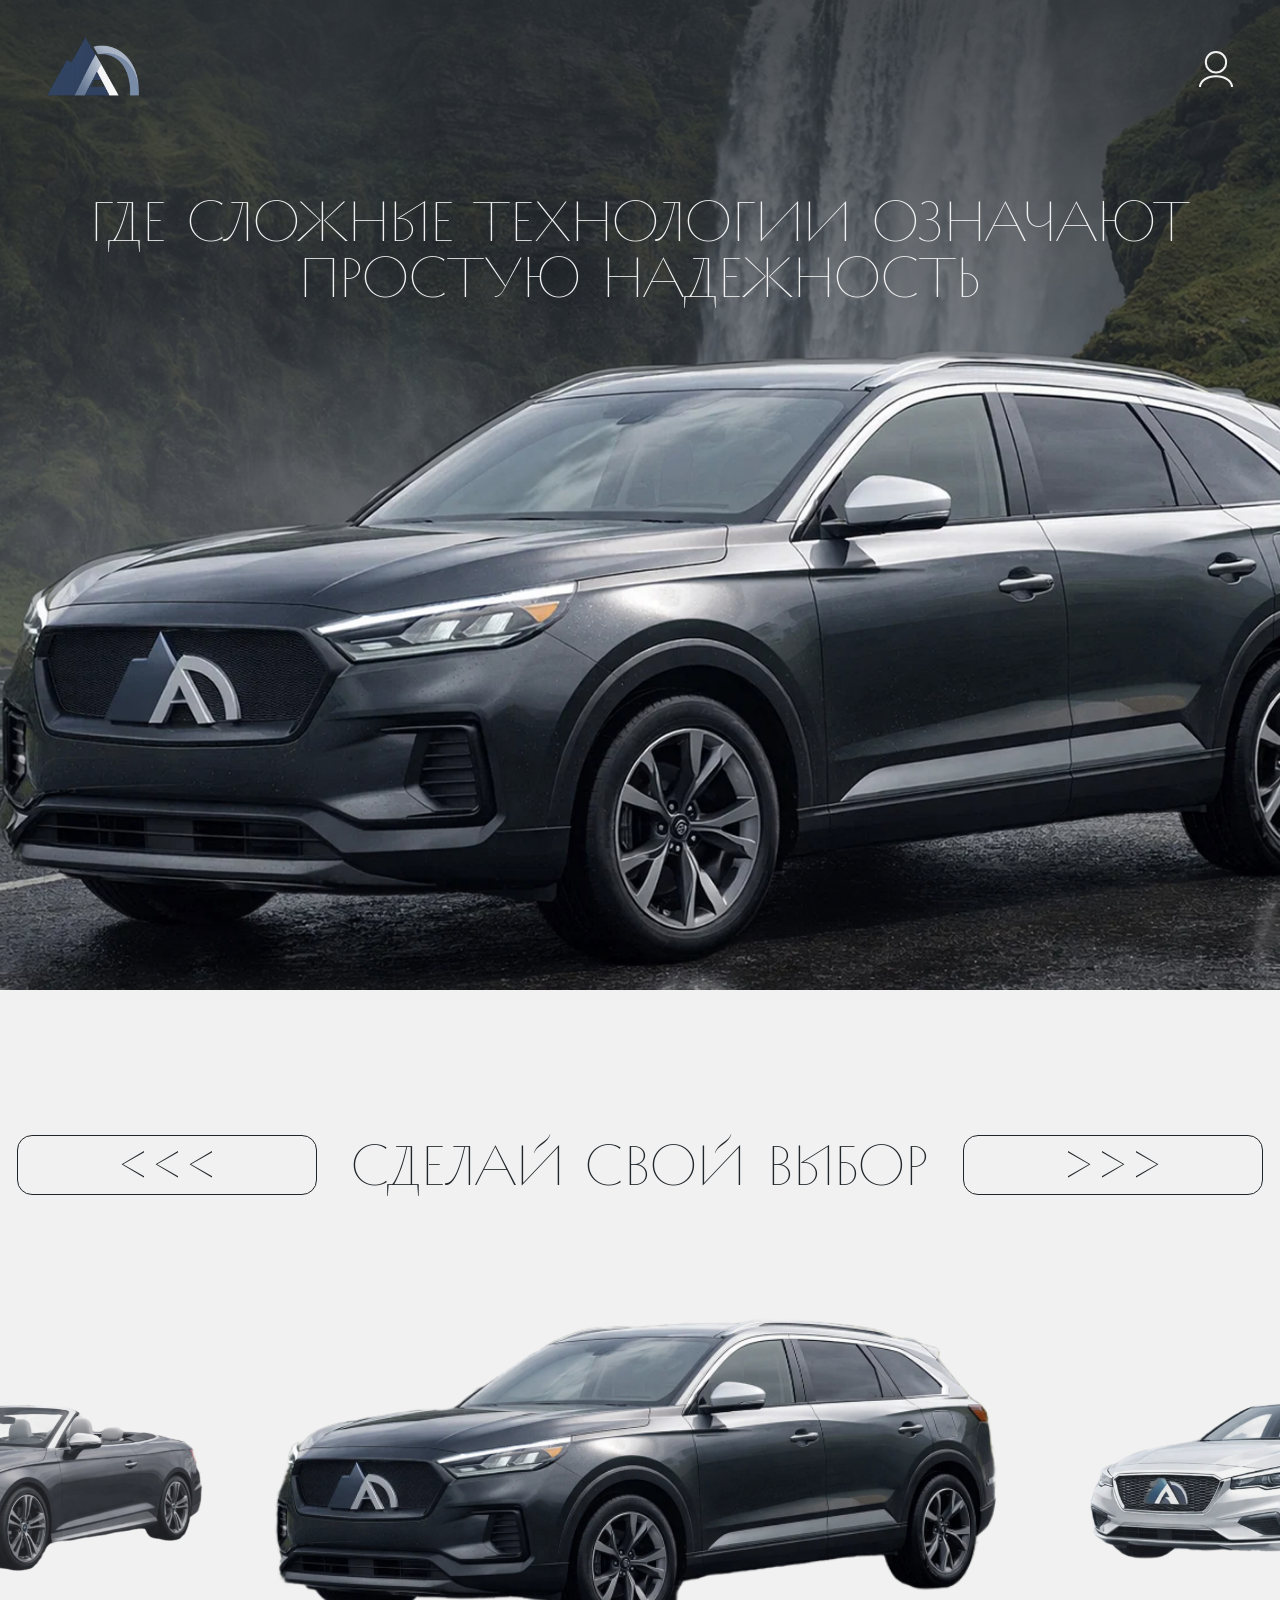
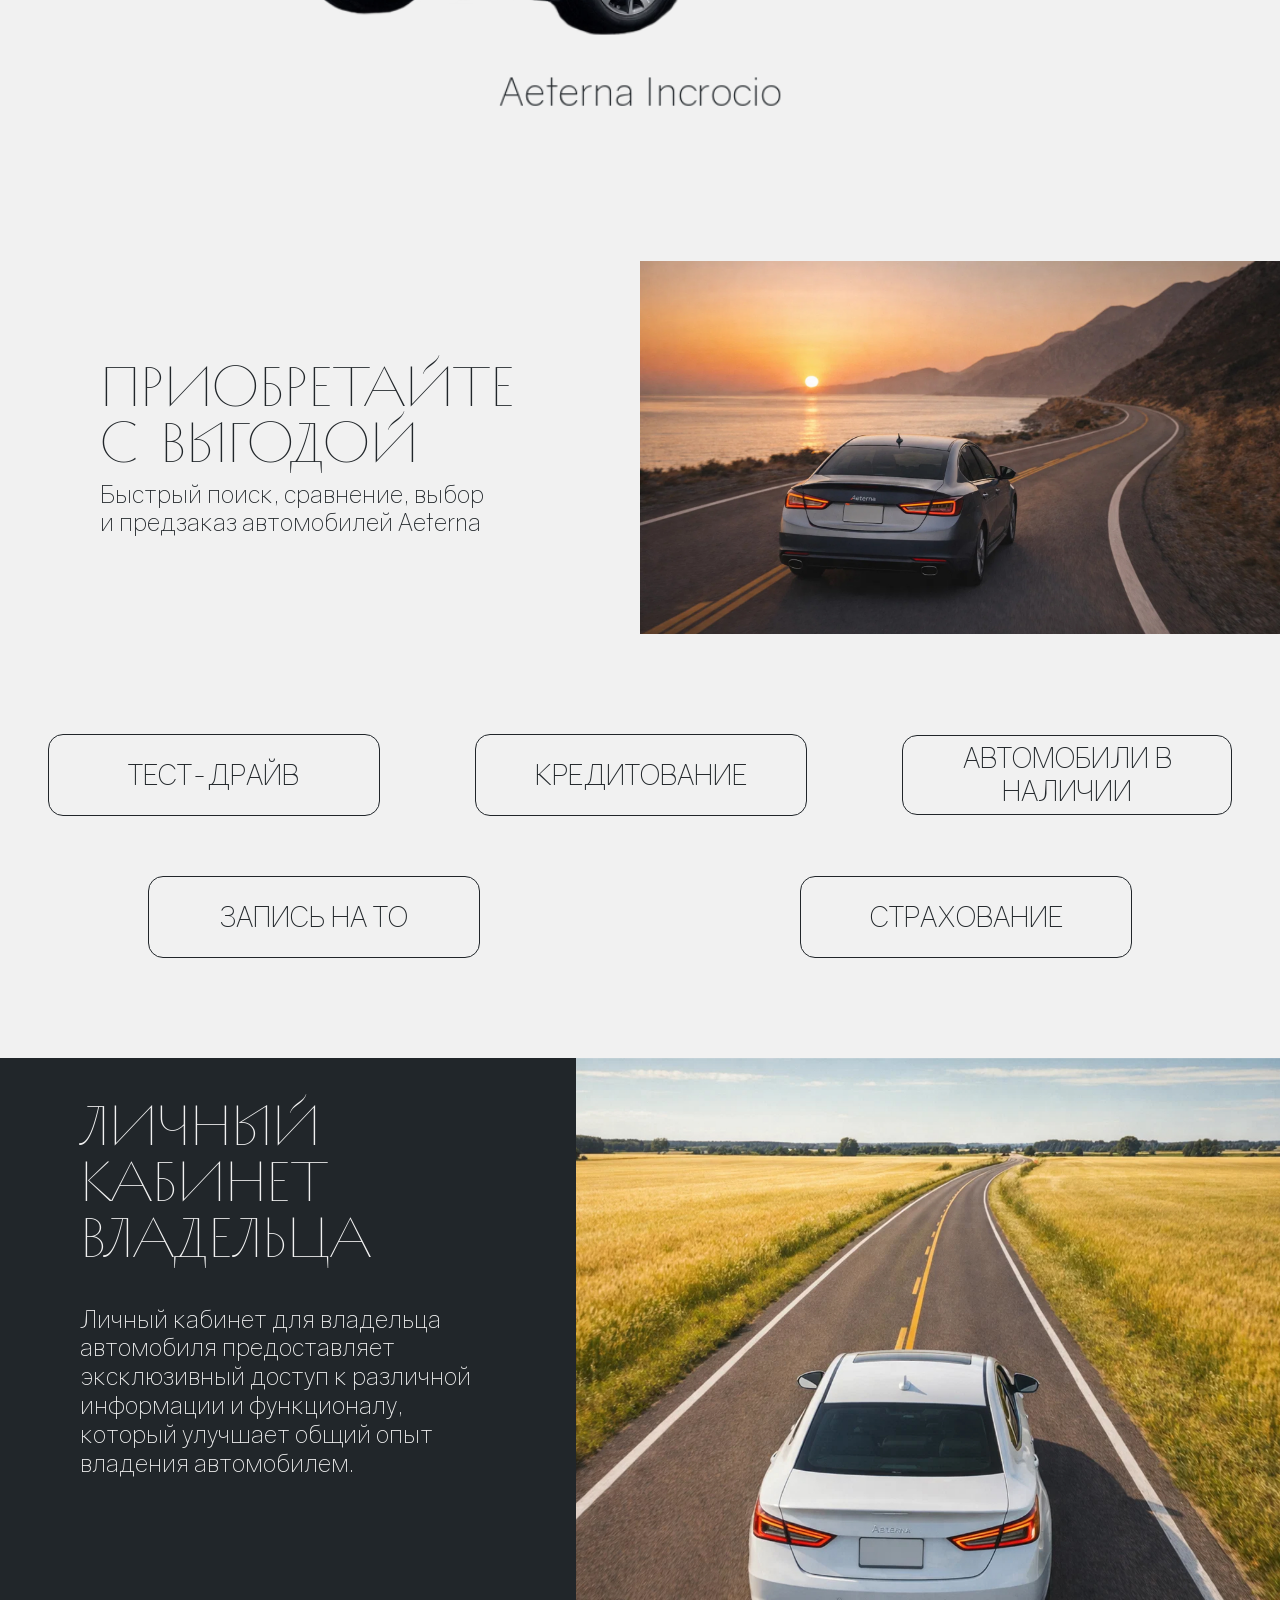
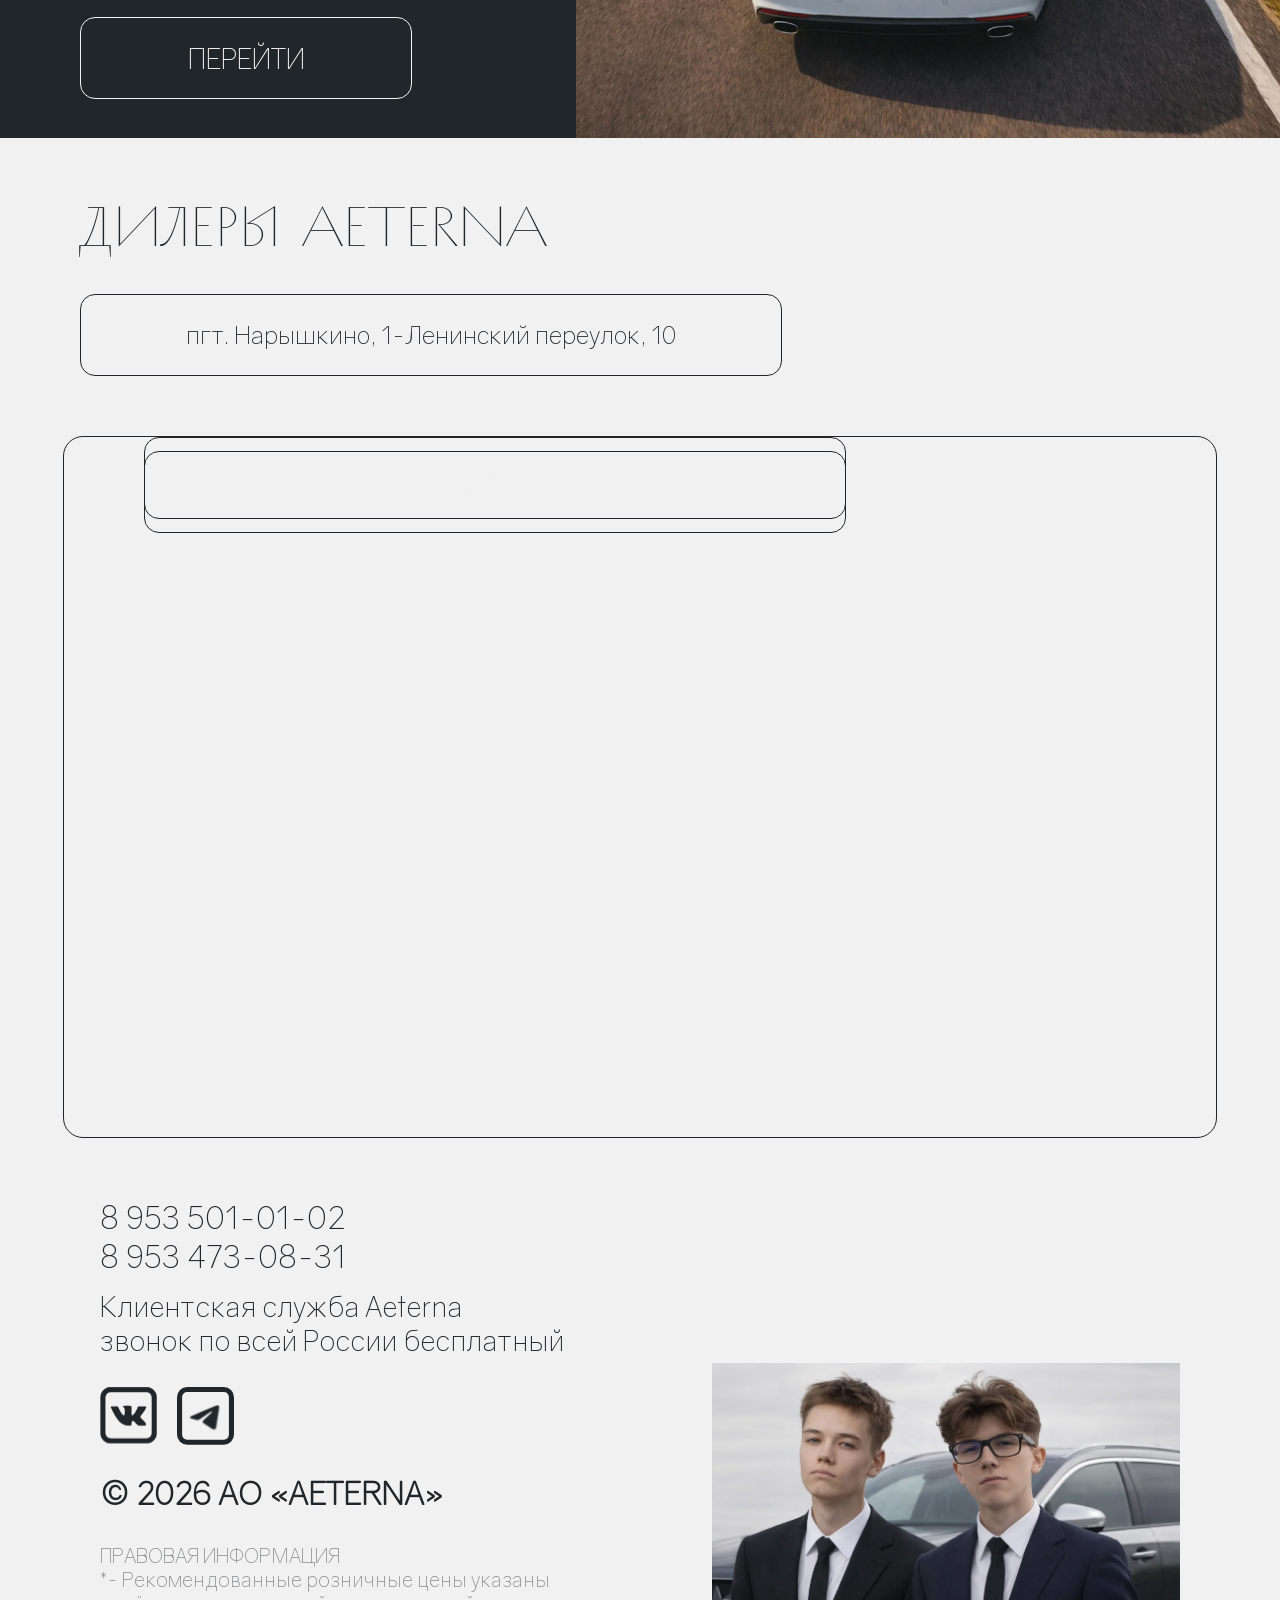
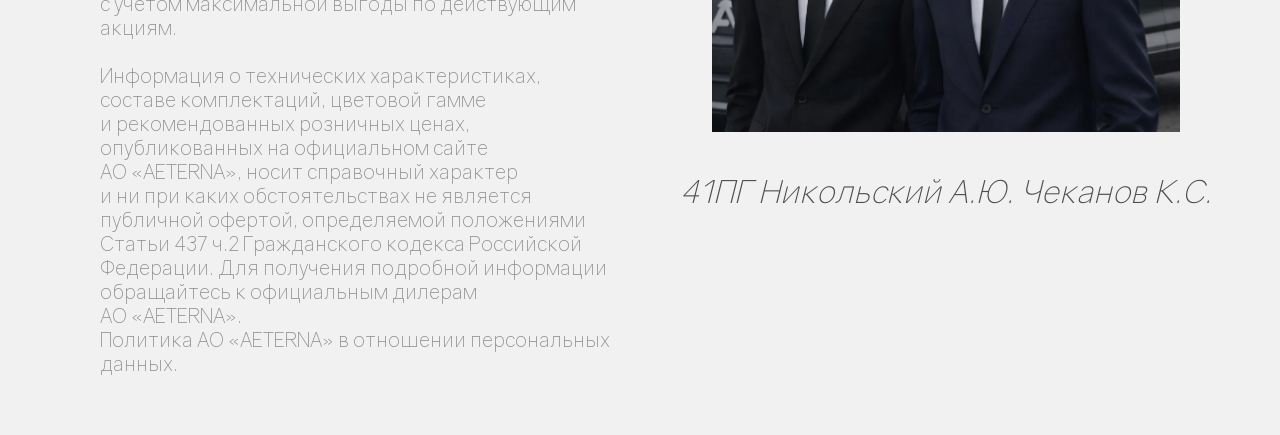
==== index.html @ d084a6c2 "add login and registration modals" ====
<!DOCTYPE html>
<html lang="ru">
<head>
    <meta charset="UTF-8">
    <meta name="viewport" content="width=device-width, initial-scale=1.0">
    <title>Aeterna</title>
    <link rel="stylesheet" href="css/normalize.css">
    <link rel="stylesheet" href="css/style.css">
    <link rel="shortcut icon" href="images/favicon.svg" type="image/x-icon">
    <script src="js/models-slider.js" defer></script>
    <script src="js/modals.js" defer></script>
</head>
<body>
    <main>
        <section class="hero">
            <div class="hero-top">
                <a href="#" class="logo">
                    <img src="images/favicon.svg" alt="Aeterna">
                </a>
                <a href="/profile" class="user-link" data-modal="auth">
                    <img src="images/user.svg" alt="Личный кабинет">
                </a>
            </div>
            <div class="hero-content">
                <h1>ГДЕ СЛОЖНЫЕ ТЕХНОЛОГИИ ОЗНАЧАЮТ ПРОСТУЮ НАДЕЖНОСТЬ</h1>
            </div>
        </section>
        <section class="models">
            <div class="model-top">
                <button type="button" class="top-button" data-carousel-prev aria-controls="models-carousel" aria-label="Предыдущая модель"><<<</button>
                <h2>СДЕЛАЙ СВОЙ ВЫБОР</h2>
                <button type="button" class="top-button" data-carousel-next aria-controls="models-carousel" aria-label="Следующая модель">>>></button>
            </div>
            <div class="models-viewport" id="models-carousel">
                <div class="models-track">
                    <div class="model-slide">
                        <a href="#">
                            <figure>
                                <img src="images/celeste.png" alt="Aeterna Celeste">
                                <figcaption>Aeterna Celeste</figcaption>
                            </figure>
                        </a>
                    </div>
                    <div class="model-slide">
                        <a href="#">
                            <figure>
                                <img src="images/incrocio.png" alt="Aeterna Incrocio">
                                <figcaption>Aeterna Incrocio</figcaption>
                            </figure>
                        </a>
                    </div>
                    <div class="model-slide">
                        <a href="#">
                            <figure>
                                <img src="images/berlina.png" alt="Aeterna Berlina">
                                <figcaption>Aeterna Berlina</figcaption>
                            </figure>
                        </a>
                    </div>
                </div>
            </div>
        </section>
        <section class="benefits">
            <div class="benefits-top">
                <div class="benefits-text">
                    <h2>ПРИОБРЕТАЙТЕ<br>С ВЫГОДОЙ</h2>
                    <p>Быстрый поиск, сравнение, выбор<br>и предзаказ автомобилей Aeterna</p>
                </div>
                <img src="images/rode1.jpg" alt="Aeterna Berlina на фоне заката">
            </div>
            <div class="benefits-buttons-top">
                <a href="#" class="button">ТЕСТ-ДРАЙВ</a>
                <a href="#" class="button">КРЕДИТОВАНИЕ</a>
                <button class="button">АВТОМОБИЛИ В НАЛИЧИИ</button>
            </div>
            <div class="benefits-buttons-bottom">
                <a href="#" class="button">ЗАПИСЬ НА ТО</a>
                <a href="#" class="button">СТРАХОВАНИЕ</a>
            </div>
        </section>
        <section class="cabinet">
            <div class="cabinet-left">
                <h2>ЛИЧНЫЙ КАБИНЕТ<br>ВЛАДЕЛЬЦА</h2>
                <p>Личный кабинет для владельца<br>
                    автомобиля предоставляет<br>
                    эксклюзивный доступ к различной<br>
                    информации и функционалу,<br>
                    который улучшает общий опыт<br>
                    владения автомобилем.</p>
                <a href="/profile" class="button" data-modal="auth">ПЕРЕЙТИ</a>
            </div>
            <img src="images/rode2.jpg" alt="Aeterna Berlina на фоне заката">
        </section>
        <section class="dealers">
            <h2>ДИЛЕРЫ AETERNA</h2>
            <a href="https://yandex.com/maps/-/CPR5BLJr"
            target="_blank"
            rel="noopener">
                пгт. Нарышкино, 1-Ленинский переулок, 10
            </a>
            <div class="map">
                <div style="position:relative;overflow:hidden;">
                    <a href="https://yandex.com/maps/10772/oryol-oblast/?utm_medium=mapframe&utm_source=maps" 
                    style="color:#eee;font-size:12px;position:absolute;top:0px;">Орловская область</a>
                    <a href="https://yandex.com/maps/10772/oryol-oblast/house/1_y_leninskiy_pereulok_10/Z0wYcQNhQUIFQFtofXV3cnxlZA==/?ll=35.741260%2C52.963053&utm_medium=mapframe&utm_source=maps&z=17" 
                    style="color:#eee;font-size:12px;position:absolute;top:14px;">1-й Ленинский переулок, 10 — Яндекс Карты</a>
                    
                    <iframe 
                        src="https://yandex.com/map-widget/v1/?ll=35.741260%2C52.963053&mode=whatshere&utm_source=share&whatshere%5Bpoint%5D=35.741872%2C52.963060&whatshere%5Bzoom%5D=17&z=17" 
                        width="100%" 
                        height="700" 
                        frameborder="0" 
                        allowfullscreen="true" 
                        style="position:relative;">
                    </iframe>
                </div>
            </div>
        </section>
    </main>
    <footer>
        <div class="footer-left">
            <div class="footer-contacts">
                <p class="phones">
                    8 953 501-01-02<br>8 953 473-08-31
                </p>
                <p class="service">
                    Клиентская служба Aeterna<br>звонок по всей России бесплатный
                </p>
            </div>
            <div class="footer-social">
                <a href="https://vk.com/kostranzes" class="social-link" target="_blank">
                    <img src="images/vk.svg" alt="Мы во ВКонтакте">
                </a>
                <a href="https://t.me/ne_r0mAAshka" class="social-link" target="_blank">
                    <img src="images/telegram.svg" alt="Мы в Telegram">
                </a>
            </div>
            <div class="footer-legal">
                <h3>&copy; 2026 АО «AETERNA»</h3>
                <p>
                    ПРАВОВАЯ ИНФОРМАЦИЯ<br>
                    *- Рекомендованные розничные цены указаны с учётом максимальной 
                    выгоды по действующим акциям.<br><br>
                    Информация о технических характеристиках, составе комплектаций, 
                    цветовой гамме и рекомендованных розничных ценах, 
                    опубликованных на официальном сайте АО «AETERNA», носит 
                    справочный характер и ни при каких обстоятельствах не является 
                    публичной офертой, определяемой положениями Статьи 437 ч.2 
                    Гражданского кодекса Российской Федерации. Для получения 
                    подробной информации обращайтесь к официальным дилерам 
                    АО «AETERNA».<br>
                    Политика АО «AETERNA» в отношении персональных данных.</p>
            </div>
        </div>
        <div class="developers">
            <img src="images/successful-success.jpg" alt="Величайшие разрабы данного шедевра">
            <p>41ПГ Никольский А.Ю. Чеканов К.С.</p>
        </div>
    </footer>
    <div class="modal" id="auth-modal" aria-hidden="true" role="dialog" aria-modal="true" aria-labelledby="auth-title">
        <div class="modal-overlay"></div>
        <div class="modal-dialog">
            <button class="modal-close" aria-label="Закрыть">×</button>
            <div class="modal-header">
                <img src="images/auth-icon.svg" alt="" class="modal-icon">
                <h2>АВТОРИЗАЦИЯ</h2>
            </div>
            <form class="modal-form">
                <div class="form-group">
                    <input type="text" id="auth-login" placeholder="Телефон/email" required>
                </div>
                <div class="form-group">
                    <input type="password" id="auth-password" placeholder="Пароль" required>
                </div>
                <button type="submit" class="btn-primary">Войти</button>
            </form>
            <div class="modal-footer">
                <a href="#reg-modal" class="modal-switch">Зарегистрироваться</a>
                <a href="#" class="modal-forgot">Забыли пароль?</a>
                <a href="#" class="modal-social">Войти через ВКонтакте</a>
            </div>
        </div>
    </div>
    <div class="modal" id="reg-modal" aria-hidden="true" role="dialog" aria-modal="true" aria-labelledby="reg-title">
        <div class="modal-overlay"></div>
        <div class="modal-dialog">
            <button class="modal-close" aria-label="Закрыть">×</button>
            <div class="modal-header">
                <img src="images/auth-icon.svg" alt="" class="modal-icon">
                <h2>РЕГИСТРАЦИЯ</h2>
            </div>
            <form class="modal-form">
                <div class="form-group">
                    <input type="text" id="reg-name" placeholder="Имя" required>
                </div>
                <div class="form-group">
                    <input type="text" id="reg-surname" placeholder="Фамилия" required>
                </div>
                <div class="form-group">
                    <input type="tel" id="reg-phone" placeholder="Телефон" required>
                </div>
                <div class="form-group">
                    <input type="email" id="reg-email" placeholder="Email" required>
                </div>
                <div class="form-group">
                    <input type="password" id="reg-password" placeholder="Пароль" required>
                </div>
                <button type="submit" class="btn-primary">Зарегистрироваться</button>
            </form>
            <div class="modal-footer">
                <a href="#auth-modal" class="modal-switch">Уже есть аккаунт? Войти</a>
                <a href="#" class="modal-social">Зарегистрироваться через ВКонтакте</a>
            </div>
        </div>
    </div>
</body>
</html>
---- css/style.css ----
@font-face {
    font-family: 'Gravity';
    src: url(../fonts/Gravity.woff2) format(woff2);
    font-weight: 300;
    font-style: normal;
    font-display: swap;
}

@font-face {
    font-family: 'TT Ricordi Allegria';
    src: url(../fonts/TT-Ricordi-Allegria.woff2) format(woff2);
    font-weight: 300;
    font-style: normal;
    font-display: swap;
}

* {
    margin: 0;
    padding: 0;
}

html {
    overflow-x: hidden;
}

body {
    font-family: 'Gravity', sans-serif;
    font-weight: 300;
    line-height: 1.2;
    color: #21262A;
    background-color: #F1F1F1;
    overflow-x: hidden;
}

main {
    letter-spacing: 13%;
}

a {
    text-decoration: none;
}

img {
    max-width: 100%;
}

.hero {
    background: url(../images/hero-background.jpg);
    background-size: cover;
    background-position: center;
    background-repeat: no-repeat;
    position: relative;
    color: #F1F1F1;
    text-align: center;
    height: 110vh;
}

.hero-top {
    display: flex;
    justify-content: space-between;
    align-items: center;
    padding: 37px 47px;
}

.logo img {
    height: 63px;
    display: block;
}

.user-link img {
    height: 36px;
    display: block;
}

.hero-content {
    padding-top: 56px;
    display: flex;
    align-items: center;
    justify-content: center;
}

.hero h1 {
    font-family: 'TT Ricordi Allegria', sans-serif;
    font-size: 56px;
    letter-spacing: 0;
    line-height: 1;
    font-weight: 300;
}

.model-top {
    padding-top: 145px;
    display: flex;
    justify-content: space-around;
    align-items: center;
}

.model-top h2 {
    font-family: 'TT Ricordi Allegria', sans-serif;
    font-size: 56px;
    font-weight: 300;
    letter-spacing: 0;
    line-height: 1;
}

.top-button {
    display: flex;
    align-items: center;
    justify-content: center;
    color: #21262A;
    font-family: 'TT Ricordi Allegria', sans-serif;
    font-size: 64px;
    letter-spacing: 0;
    width: 300px;
    height: 60px;
    border: 1px solid #21262A;
    border-radius: 15px;
    background: transparent;
    cursor: pointer;
    transition: all 0.3s ease;
}

.top-button:hover {
    color: #778898;
    border-color: #778898;
}

.models-viewport {
    --carousel-move-duration: 0.55s;
    --carousel-move-ease: cubic-bezier(0.25, 0.1, 0.25, 1);
    --carousel-active-inner-nudge: 0px;
    --wheel-slot: clamp(380px, 50vw, 640px);
    --wheel-drag: 0px;

    padding-bottom: 180px;
    overflow: hidden;
    width: 100%;
    max-width: 100%;
    outline: none;
}

.models-viewport:focus-visible {
    outline: 2px solid #21262A;
    outline-offset: 4px;
}

.models-viewport.wheel-dragging {
    cursor: grabbing;
    user-select: none;
}

.models-viewport.wheel-dragging .model-slide,
.models-viewport.wheel-skip-transition .model-slide,
.models-viewport.wheel-dragging .model-slide figure,
.models-viewport.wheel-skip-transition .model-slide figure,
.models-viewport.wheel-dragging .model-slide figcaption,
.models-viewport.wheel-skip-transition .model-slide figcaption {
    transition: none;
}

.models-track {
    position: relative;
    width: 100%;
    min-height: clamp(440px, 54vh, 720px);
    margin: 0 auto;
}

.model-slide {
    --wheel-x: 0;

    position: absolute;
    left: 50%;
    bottom: 0;
    width: clamp(300px, 36vw, 480px);
    will-change: transform;
    transition: transform var(--carousel-move-duration) var(--carousel-move-ease);
    transform: translateX(-50%) translateX(calc(var(--wheel-x, 0) * var(--wheel-slot) + var(--wheel-drag, 0px)));
}

.model-slide > a {
    display: block;
    color: inherit;
}

.model-slide[data-wheel-depth="2"] > a,
.model-slide[data-wheel-depth="3"] > a {
    pointer-events: none;
}

.model-slide figure {
    margin: 0;
    text-align: center;
    transform-origin: 50% 100%;
    backface-visibility: hidden;
    transition:
        transform var(--carousel-move-duration) var(--carousel-move-ease),
        opacity var(--carousel-move-duration) ease,
        filter var(--carousel-move-duration) ease;
}

.model-slide img {
    width: 100%;
    display: block;
}

.model-slide figcaption {
    margin-top: 20px;
    font-size: 24px;
    letter-spacing: 0;
    min-height: 2.5em;
    box-sizing: border-box;
    transition:
        opacity var(--carousel-move-duration) ease,
        margin-top var(--carousel-move-duration) ease,
        visibility var(--carousel-move-duration);
}

.model-slide[data-wheel-depth="0"] figure {
    transform: translateX(var(--carousel-active-inner-nudge)) scale(1.65) translateY(52px);
    opacity: 1;
    filter: none;
}

.model-slide[data-wheel-depth="1"] figure {
    transform: scale(0.9) translateY(-40px);
    opacity: 0.92;
    filter: brightness(0.96);
}

.model-slide[data-wheel-depth="2"] figure {
    transform: scale(0.76) translateY(-52px);
    opacity: 0.62;
    filter: brightness(0.88);
}

.model-slide[data-wheel-depth="3"] figure {
    transform: scale(0.64) translateY(-58px);
    opacity: 0.45;
    filter: brightness(0.82);
}

.model-slide:not([data-wheel-depth="0"]) figcaption {
    opacity: 0;
    visibility: hidden;
    overflow: hidden;
    pointer-events: none;
}

.model-slide[data-wheel-depth="0"] figcaption {
    opacity: 1;
    visibility: visible;
}

.model-slide[data-wheel-depth="1"]:hover figure {
    transform: scale(0.95) translateY(-44px);
    opacity: 0.96;
    filter: brightness(1);
}

.model-slide[data-wheel-depth="1"]:hover figcaption {
    opacity: 1;
    visibility: visible;
    font-size: 28px;
    margin-top: 20px;
}

.model-slide[data-wheel-depth="0"]:hover figure {
    transform: translateX(var(--carousel-active-inner-nudge)) scale(1.75) translateY(52px);
    opacity: 0.95;
}

.benefits-text {
    padding-left: 100px;
}

.benefits-top {
    display: flex;
    justify-content: space-between;
    align-items: center;
}

.benefits-text h2 {
    font-family: 'TT Ricordi Allegria', sans-serif;
    font-size: 56px;
    font-weight: 300;
    letter-spacing: 0;
    line-height: 1;
}

.benefits-text p {
    margin-top: 10px;
    font-size: 24px;
}

.benefits-top img {
    width: 50%;
}

.benefits-buttons-top {
    padding-top: 100px;
    padding-bottom: 60px;
    display: flex;
    justify-content: space-around;
    align-items: center;
}

.benefits-buttons-bottom {
    padding-bottom: 100px;
    gap: 320px;
    display: flex;
    justify-content: center;
    align-items: center;
}

.button {
    display: flex;
    align-items: center;
    justify-content: center;
    color: #21262A;
    font-size: 28px;
    letter-spacing: 13%;
    width: 330px;
    height: 80px;
    border: 1px solid #21262A;
    border-radius: 15px;
    background: transparent;
    cursor: pointer;
    transition: all 0.3s ease;
}

.button:hover {
    color: #F1F1F1;
    background: #21262A;
}

.cabinet {
    display: flex;
    align-items: center;
    justify-content: space-between;
    color: #F1F1F1;
    background: #21262A;
}

.cabinet-left {
    display: flex;
    flex-direction: column;
    align-items: start;
    justify-content: center;
    padding-left: 80px;
}

.cabinet-left h2 {
    font-family: 'TT Ricordi Allegria', sans-serif;
    font-size: 56px;
    font-weight: 300;
    letter-spacing: 0;
    line-height: 1;
    margin-bottom: 40px;
}

.cabinet-left p {
    font-size: 24px;
    margin-bottom: 140px;
}

.cabinet-left .button {
    color: #F1F1F1;
    border-color: #F1F1F1;
    transition: all 0.5s ease;
}

.cabinet-left .button:hover {
    color: #21262A;
    background: #F1F1F1;
}

.cabinet img {
    width: 55%;
}

.dealers h2 {
    margin: 60px 0 40px;
    padding-left: 80px;
    font-family: 'TT Ricordi Allegria', sans-serif;
    font-size: 56px;
    font-weight: 300;
    letter-spacing: 0;
    line-height: 1;
}

.dealers a {
    display: flex;
    align-items: center;
    justify-content: center;
    width: 700px;
    height: 80px;
    font-size: 24px;
    color: #21262A;
    border: 1px solid #21262A;
    border-radius: 15px;
    margin-left: 80px;
    transition: all 0.4s ease;
}

.dealers a:hover {
    color: #778898;
    border-color: #778898;
    transform: scale(1.03);
}

.map {
    margin: 60px auto;
    border: 1px solid #21262A;
    width: 90%;
    height: 700px;
    border-radius: 20px;
    overflow: hidden;
}

footer {
    display: flex;
    justify-content: space-between;
    padding-bottom: 60px;
}

.footer-left {
    display: flex;
    flex-direction: column;
    align-items: flex-start;
    max-width: 40%;
    padding-left: 100px;
}

.footer-contacts {
    display: flex;
    flex-direction: column;
    gap: 15px;
    margin-bottom: 30px;
}

.phones {
    font-size: 32px;
}

.service {
    font-size: 28px;
}

.footer-social {
    display: flex;
    gap: 20px;
    margin-bottom: 25px;
}

.social-link img {
    width: 57px;
    transition: transform 0.3s ease;
}

.social-link:hover img {
    transform: scale(1.1);
}

.footer-legal h3 {
    font-size: 32px;
    margin-bottom: 30px;
}

.footer-legal p {
    font-size: 20px;
    opacity: 0.5;
}

.developers {
    display: flex;
    flex-direction: column;
    align-items: center;
    justify-content: center;
    gap: 40px;
}

.developers p {
    font-style: italic;
    font-size: 32px;
    opacity: 0.8;
}

.developers img {
    max-width: 70%;
}

.modal {
    position: fixed;
    inset: 0;
    z-index: 1000;
    justify-content: center;
    align-items: center;
    display: flex;
    opacity: 0;
    visibility: hidden;
    pointer-events: none;
    transition: opacity 0.3s ease, visibility 0s linear 0.4s;
}

.modal-active {
    opacity: 1;
    visibility: visible;
    pointer-events: auto;
    transition: opacity 0.3s ease, visibility 0s;
}

.modal-overlay {
    position: absolute;
    inset: 0;
    background: rgba(0, 0, 0, 0.6);
    opacity: 0;
    transition: opacity 0.3s ease;
}

.modal-active .modal-overlay {
    opacity: 1;
}

.modal-dialog {
    position: relative;
    width: 100%;
    max-width: 700px;
    background: #F1F1F1;
    border-radius: 35px;
    box-shadow: 0 20px 60px rgba(0, 0, 0, 0.3);
    padding: 40px 32px;
    opacity: 0;
    transform: scaleY(0) translateY(-40px);
    transform-origin: top;
    transition: transform 0.4s ease, opacity 0.3s ease;
}

.modal-active .modal-dialog {
    opacity: 1;
    transform: scaleY(1) translateY(0);
}

.modal-close {
    position: absolute;
    top: 15px;
    right: 35px;
    width: 32px;
    background: transparent;
    border: none;
    font-size: 48px;
    color: #21262A;
    cursor: pointer;
    transition: color 0.2s;
}

.modal-close:hover {
    color: #778898;
}

.modal-header {
    text-align: center;
    margin-bottom: 48px;
}

.modal-icon {
    width: 80px;
    height: 80px;
    margin-bottom: 16px;
}

.modal h2 {
    font-family: 'TT Ricordi Allegria', sans-serif;
    font-weight: 300;
    font-size: 32px;
    color: #21262A;
    letter-spacing: 13%;
    line-height: 1.2;
}

.modal-form {
    display: flex;
    flex-direction: column;
    gap: 40px;
}

.form-group {
    display: flex;
    flex-direction: column;
}

.form-group label {
    font-size: 32px;
    color: #778898;
    margin-bottom: 8px;
}

.form-group input {
    margin: 0 auto;
    padding: 16px 20px;
    width: 80%;
    font-size: 32px;
    border: 1px solid #21262A;
    border-radius: 15px;
    outline: none;
}

.btn-primary {
    margin: 0 auto;
    width: 60%;
    padding: 18px;
    font-size: 32px;
    background: #F1F1F1;
    color: #21262A;
    border: 1px solid #21262A;
    border-radius: 15px;
    cursor: pointer;
    transition: background 0.3s, color 0.3s;
}

.btn-primary:hover {
    background: #21262A;
    color: #F1F1F1;
}

.modal-footer {
    display: flex;
    flex-direction: column;
    text-align: center;
    margin-top: 24px;
    font-size: 24px;
    gap: 24px;
}

.modal-footer a {
    text-decoration: none;
}

.modal-switch,
.modal-forgot,
.modal-social {
    color: #21262A;
    text-decoration: underline;
    margin: 0 12px;
    opacity: 0.5;
}

.modal-footer a:hover {
    color: #444;
}
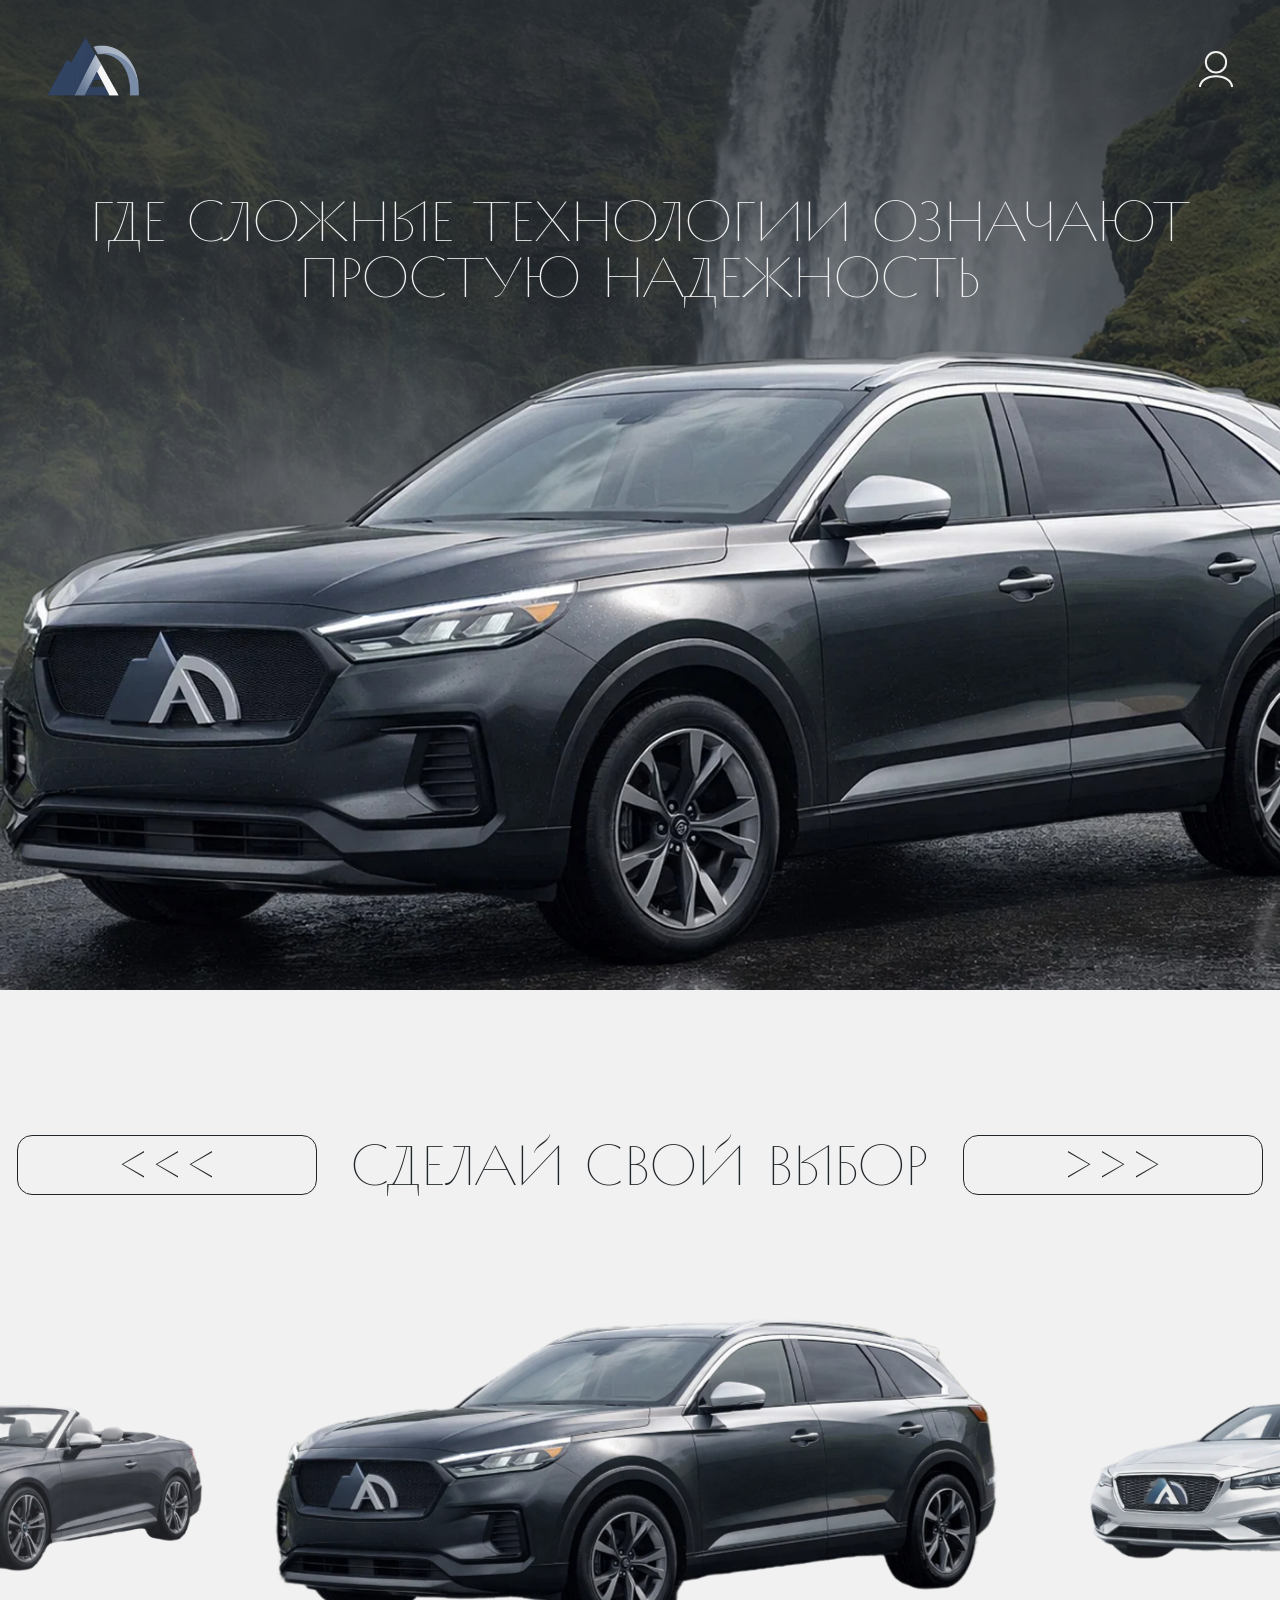
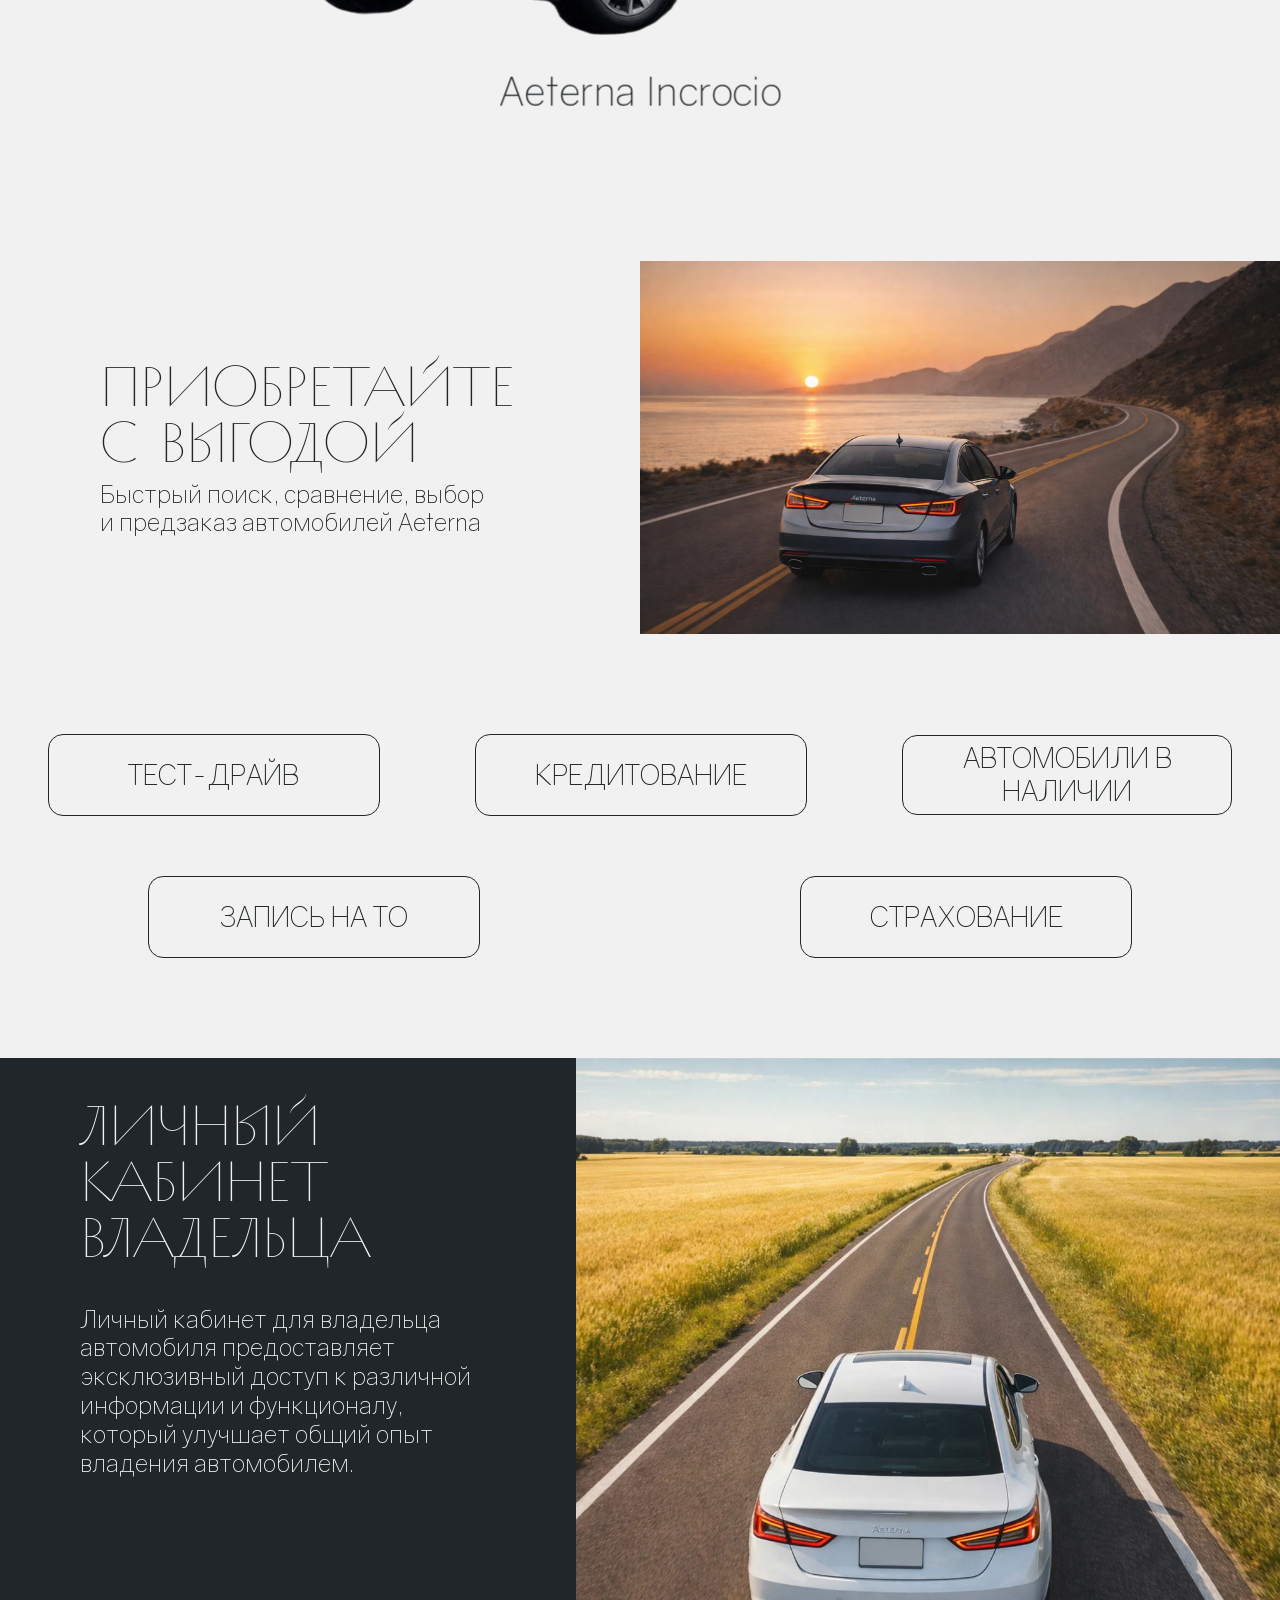
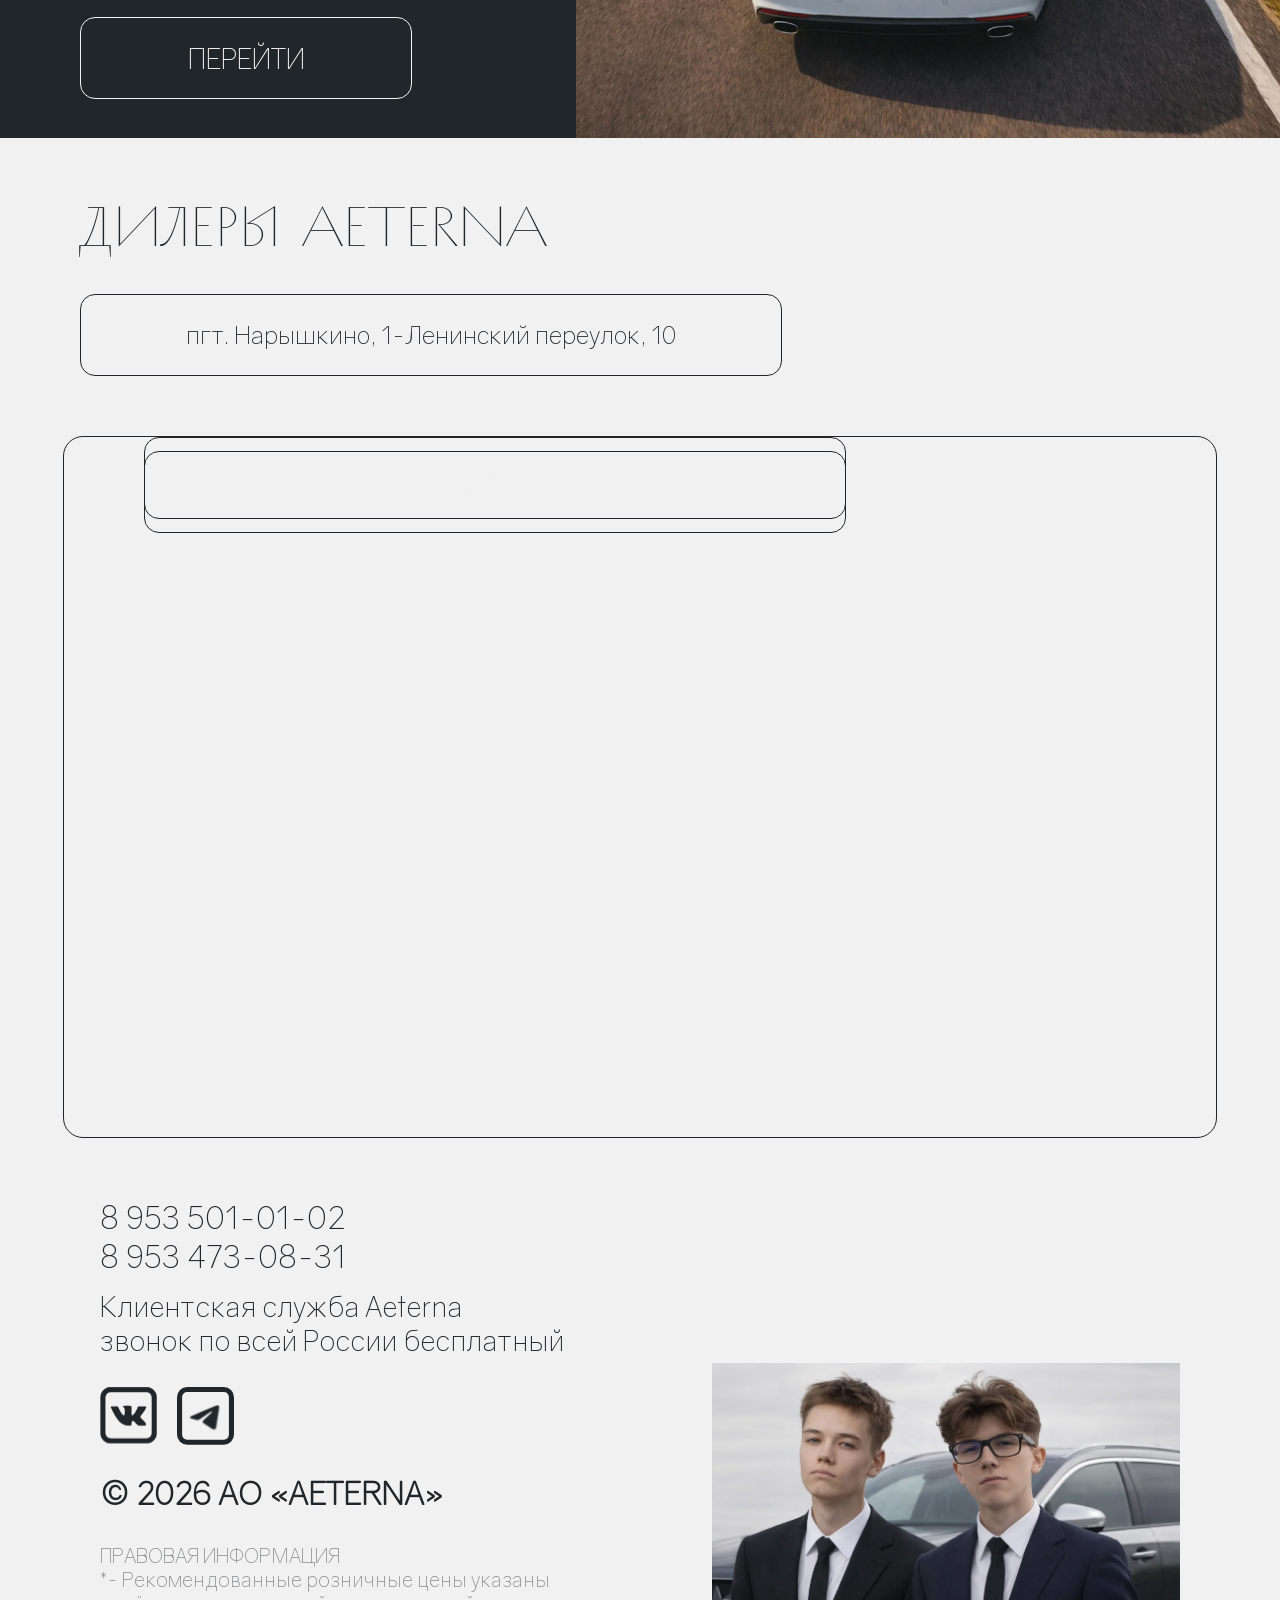
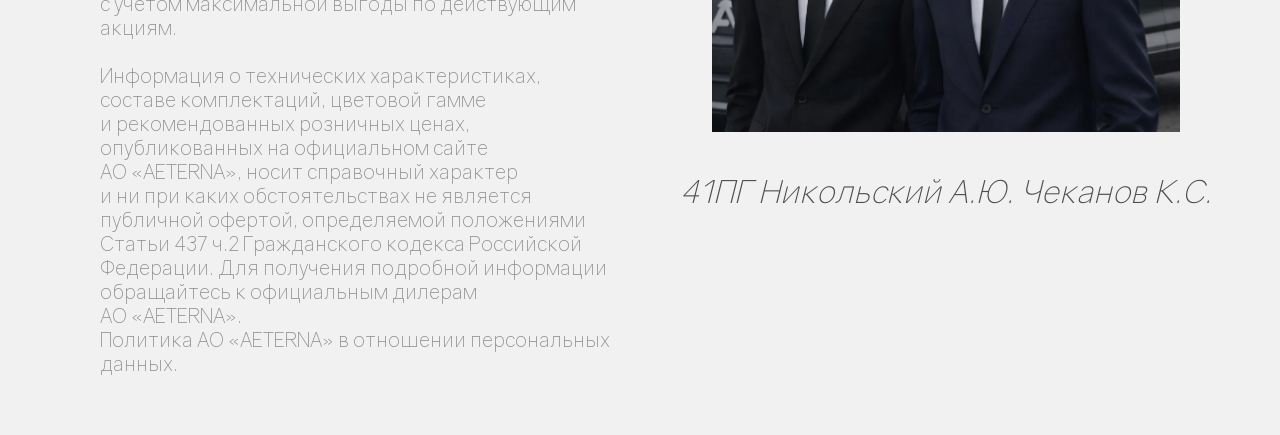
==== commit 3d829336: "add password recovery modals" ====
--- a/index.html
+++ b/index.html
@@ -162,22 +162,24 @@
         <div class="modal-dialog">
             <button class="modal-close" aria-label="Закрыть">×</button>
             <div class="modal-header">
-                <img src="images/auth-icon.svg" alt="" class="modal-icon">
+                <img src="images/favicon.svg" alt="" class="modal-icon">
                 <h2>АВТОРИЗАЦИЯ</h2>
             </div>
             <form class="modal-form">
-                <div class="form-group">
-                    <input type="text" id="auth-login" placeholder="Телефон/email" required>
-                </div>
-                <div class="form-group">
-                    <input type="password" id="auth-password" placeholder="Пароль" required>
-                </div>
+                <input type="text" id="auth-login" placeholder="Телефон/email" required>
+                <input type="password" id="auth-password" placeholder="Пароль" required>
                 <button type="submit" class="btn-primary">Войти</button>
             </form>
             <div class="modal-footer">
-                <a href="#reg-modal" class="modal-switch">Зарегистрироваться</a>
-                <a href="#" class="modal-forgot">Забыли пароль?</a>
-                <a href="#" class="modal-social">Войти через ВКонтакте</a>
+                <a href="#reg-modal" class="modal-switch">
+                    <span class="modal-pointer">Зарегистрироваться</span>
+                </a>
+                <a href="#forgot-modal" class="modal-switch">
+                    <span class="modal-pointer">Забыли пароль?</span>
+                </a>
+                <a href="#" class="modal-social">
+                    <span class="modal-pointer">Войти через Telegram</span>
+                </a>
             </div>
         </div>
     </div>
@@ -186,31 +188,85 @@
         <div class="modal-dialog">
             <button class="modal-close" aria-label="Закрыть">×</button>
             <div class="modal-header">
-                <img src="images/auth-icon.svg" alt="" class="modal-icon">
+                <img src="images/favicon.svg" alt="" class="modal-icon">
                 <h2>РЕГИСТРАЦИЯ</h2>
             </div>
             <form class="modal-form">
-                <div class="form-group">
-                    <input type="text" id="reg-name" placeholder="Имя" required>
-                </div>
-                <div class="form-group">
-                    <input type="text" id="reg-surname" placeholder="Фамилия" required>
-                </div>
-                <div class="form-group">
-                    <input type="tel" id="reg-phone" placeholder="Телефон" required>
-                </div>
-                <div class="form-group">
-                    <input type="email" id="reg-email" placeholder="Email" required>
-                </div>
-                <div class="form-group">
-                    <input type="password" id="reg-password" placeholder="Пароль" required>
-                </div>
+                <input type="text" id="reg-name" placeholder="Имя" required>
+                <input type="text" id="reg-surname" placeholder="Фамилия" required>
+                <input type="tel" id="reg-phone" placeholder="Телефон" required>
+                <input type="email" id="reg-email" placeholder="Email" required>
+                <input type="password" id="reg-password" placeholder="Пароль" required>
                 <button type="submit" class="btn-primary">Зарегистрироваться</button>
             </form>
             <div class="modal-footer">
-                <a href="#auth-modal" class="modal-switch">Уже есть аккаунт? Войти</a>
-                <a href="#" class="modal-social">Зарегистрироваться через ВКонтакте</a>
-            </div>
+                <a href="#auth-modal" class="modal-switch">
+                    <span class="modal-pointer">Уже есть аккаунт? Войти</span>
+                </a>
+                <a href="#" class="modal-social">
+                    <span class="modal-pointer">Зарегистрироваться через Telegram</span>
+                </a>
+            </div>
+        </div>
+    </div>
+    <div class="modal" id="forgot-modal" aria-hidden="true" role="dialog" aria-modal="true" aria-labelledby="forgot-title">
+        <div class="modal-overlay"></div>
+        <div class="modal-dialog">
+            <button class="modal-close" aria-label="Закрыть">×</button>
+            <div class="modal-header">
+                <img src="images/favicon.svg" alt="" class="modal-icon">
+                <h2>ВОССТАНОВЛЕНИЕ ПАРОЛЯ</h2>
+            </div>
+            <form class="modal-form">
+                <input type="email" id="forgot-email" placeholder="Email" required autocomplete="email">
+                <button type="button" class="btn-primary" id="send-code-btn">Отправить код</button>
+            </form>
+            <div class="modal-footer">
+                <a href="#auth-modal" class="modal-switch">
+                    <span class="modal-pointer">Вернуться к авторизации</span>
+                </a>
+            </div>
+        </div>
+    </div>
+    <div class="modal" id="forgot-code-modal" aria-hidden="true" role="dialog" aria-modal="true" aria-labelledby="forgot-code-title">
+        <div class="modal-overlay"></div>
+        <div class="modal-dialog">
+            <button class="modal-close" aria-label="Закрыть">×</button>
+            <div class="modal-header">
+                <img src="images/favicon.svg" alt="" class="modal-icon">
+                <h2>ВОССТАНОВЛЕНИЕ ПАРОЛЯ</h2>
+            </div>
+            <form class="modal-form">
+                <div class="otp-container">
+                    <input type="text" class="otp-input" maxlength="1" inputmode="numeric" pattern="[0-9]" autocomplete="off" required>
+                    <input type="text" class="otp-input" maxlength="1" inputmode="numeric" pattern="[0-9]" autocomplete="off" required>
+                    <input type="text" class="otp-input" maxlength="1" inputmode="numeric" pattern="[0-9]" autocomplete="off" required>
+                    <input type="text" class="otp-input" maxlength="1" inputmode="numeric" pattern="[0-9]" autocomplete="off" required>
+                    <input type="text" class="otp-input" maxlength="1" inputmode="numeric" pattern="[0-9]" autocomplete="off" required>
+                    <input type="text" class="otp-input" maxlength="1" inputmode="numeric" pattern="[0-9]" autocomplete="off" required>
+                </div>
+                <button type="button" class="btn-primary" id="verify-code-btn">Подтвердить</button>
+            </form>
+            <div class="modal-footer">
+                <a href="#forgot-modal" class="modal-switch">
+                    <span class="modal-pointer">Отправить код повторно</span>
+                </a>
+            </div>
+        </div>
+    </div>
+    <div class="modal" id="forgot-newpass-modal" aria-hidden="true" role="dialog" aria-modal="true" aria-labelledby="forgot-newpass-title">
+        <div class="modal-overlay"></div>
+        <div class="modal-dialog">
+            <button class="modal-close" aria-label="Закрыть">×</button>
+            <div class="modal-header">
+                <img src="images/favicon.svg" alt="" class="modal-icon">
+                <h2>ВОССТАНОВЛЕНИЕ ПАРОЛЯ</h2>
+            </div>
+            <form class="modal-form">
+                <input type="password" id="new-password" placeholder="Новый пароль" required>
+                <input type="password" id="confirm-password" placeholder="Подтвердите пароль" required>
+                <button type="submit" class="btn-primary">Сменить пароль</button>
+            </form>
         </div>
     </div>
 </body>
--- a/css/style.css
+++ b/css/style.css
@@ -582,18 +582,7 @@
     gap: 40px;
 }
 
-.form-group {
-    display: flex;
-    flex-direction: column;
-}
-
-.form-group label {
-    font-size: 32px;
-    color: #778898;
-    margin-bottom: 8px;
-}
-
-.form-group input {
+.modal-form input {
     margin: 0 auto;
     padding: 16px 20px;
     width: 80%;
@@ -632,17 +621,54 @@
 
 .modal-footer a {
     text-decoration: none;
+    pointer-events: none;
+}
+
+.modal-pointer {
+    pointer-events: all;
 }
 
 .modal-switch,
-.modal-forgot,
 .modal-social {
     color: #21262A;
-    text-decoration: underline;
     margin: 0 12px;
     opacity: 0.5;
 }
 
 .modal-footer a:hover {
     color: #444;
+}
+
+.otp-container {
+    margin: 0 auto;
+    display: flex;
+    justify-content: center;
+    gap: 12px;
+}
+
+.otp-input {
+    width: 60px;
+    height: 60px;
+    text-align: center;
+    font-size: 32px;
+    font-weight: 500;
+    border: 1px solid #21262A;
+    border-radius: 15px;
+    background: #F1F1F1;
+    outline: none;
+    transition: all 0.2s ease;
+    appearance: textfield;
+    -moz-appearance: textfield;
+}
+
+.otp-input:focus {
+    border-color: #778898;
+    transform: scale(1.03);
+    box-shadow: 0 0 0 3px rgba(33, 38, 42, 0.1);
+}
+
+.otp-input::-webkit-inner-spin-button,
+.otp-input::-webkit-outer-spin-button {
+    -webkit-appearance: none;
+    margin: 0;
 }
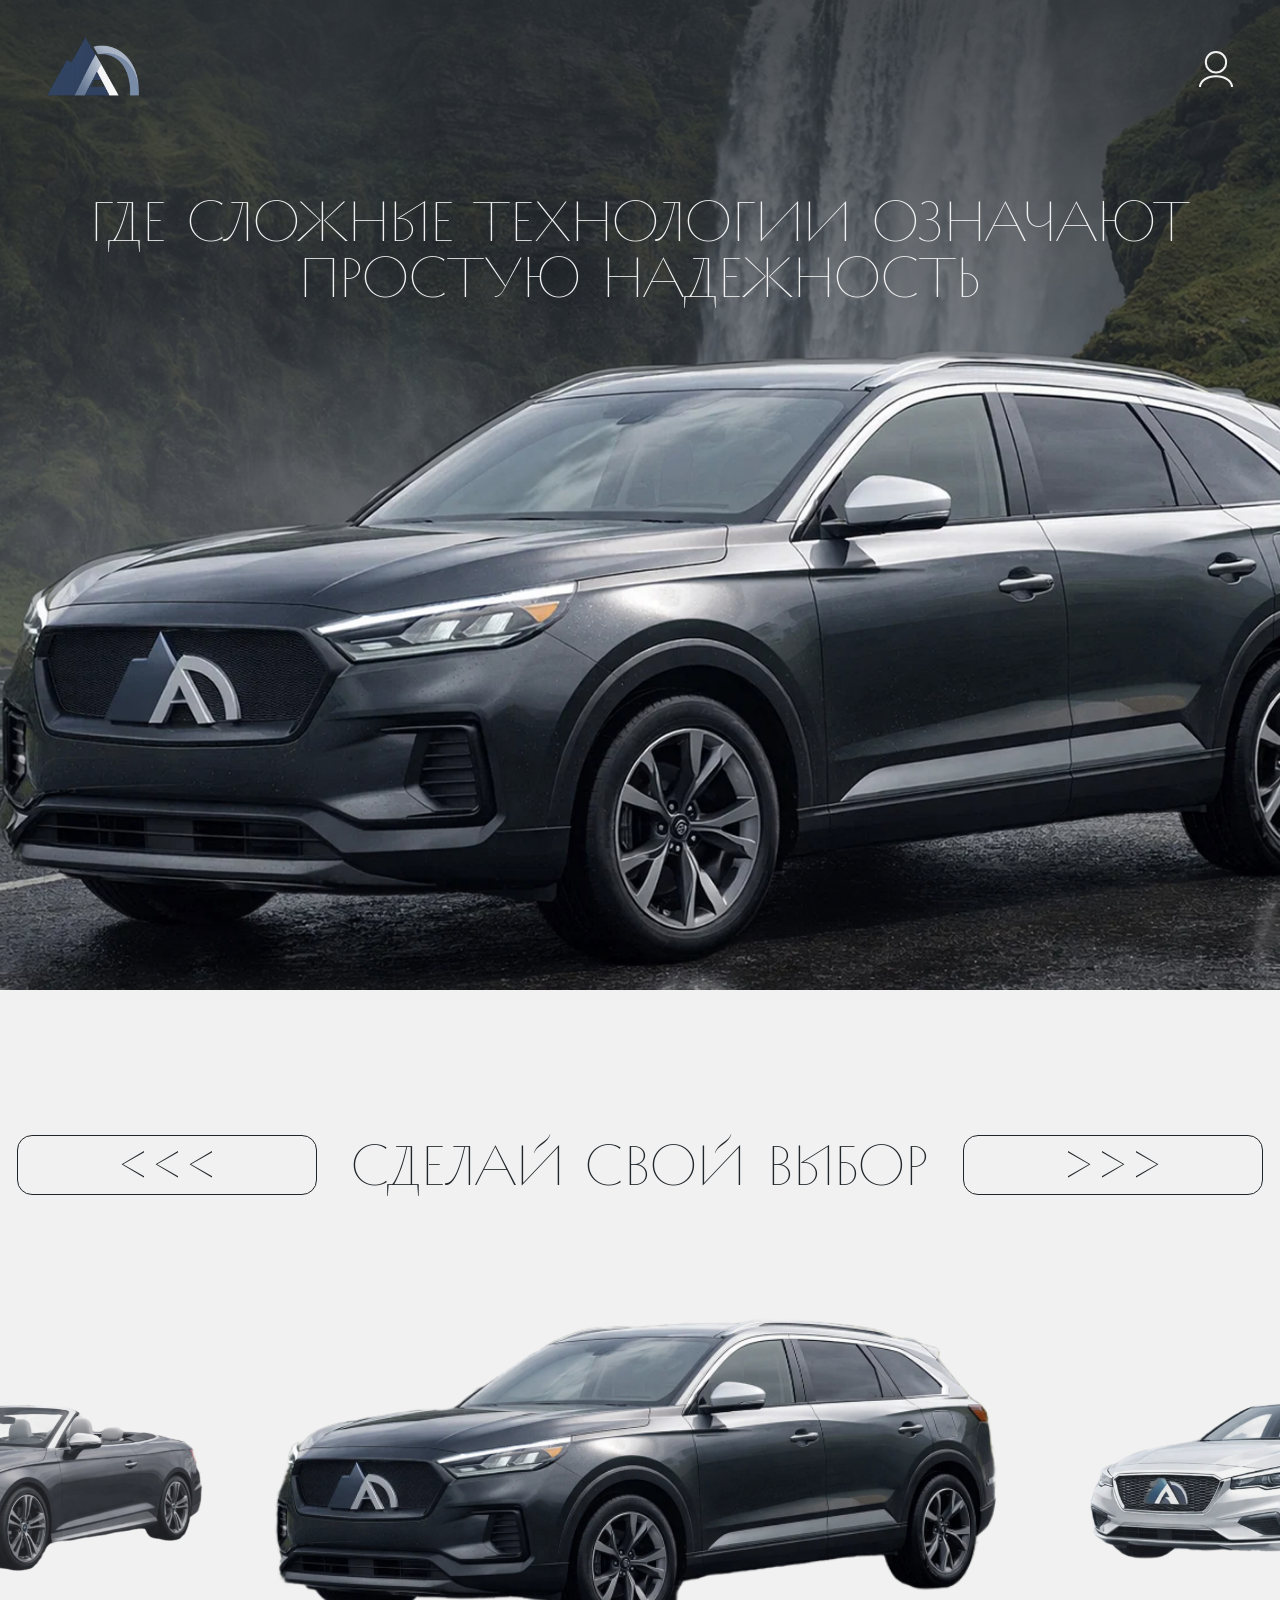
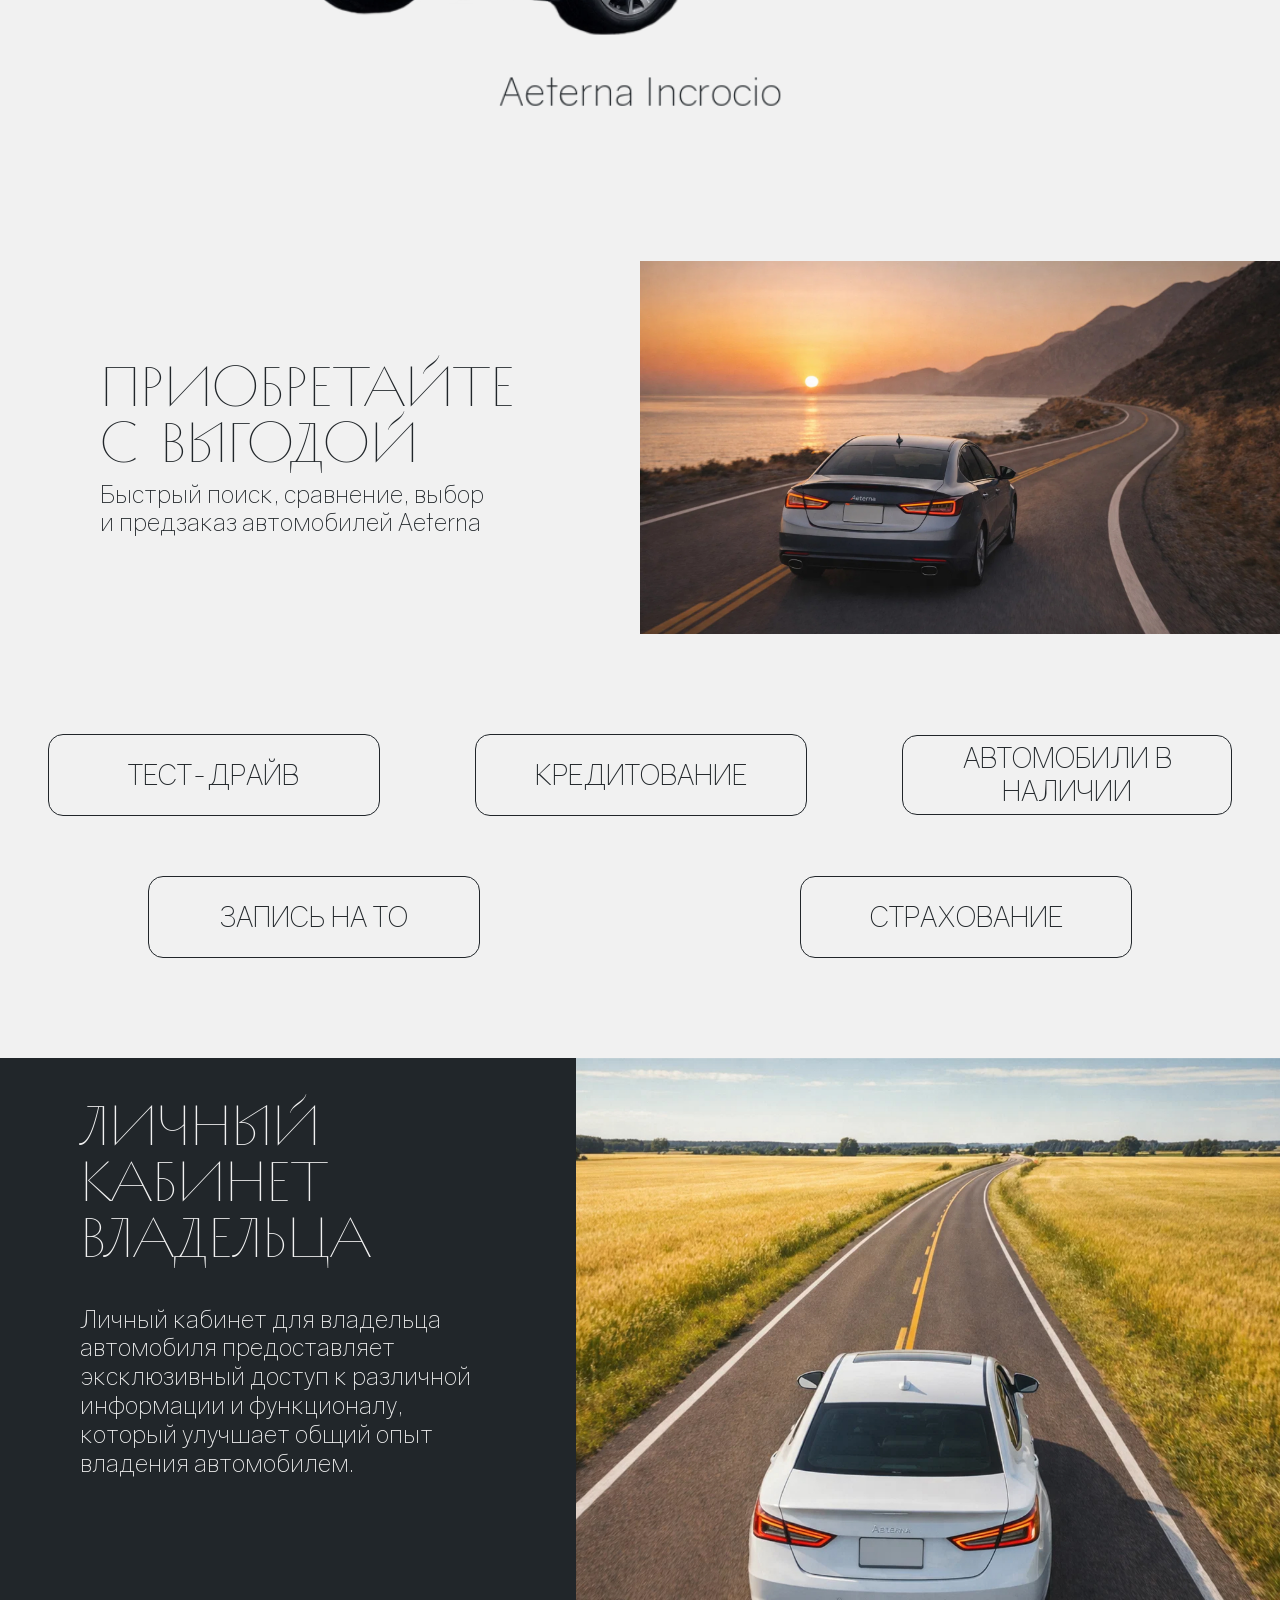
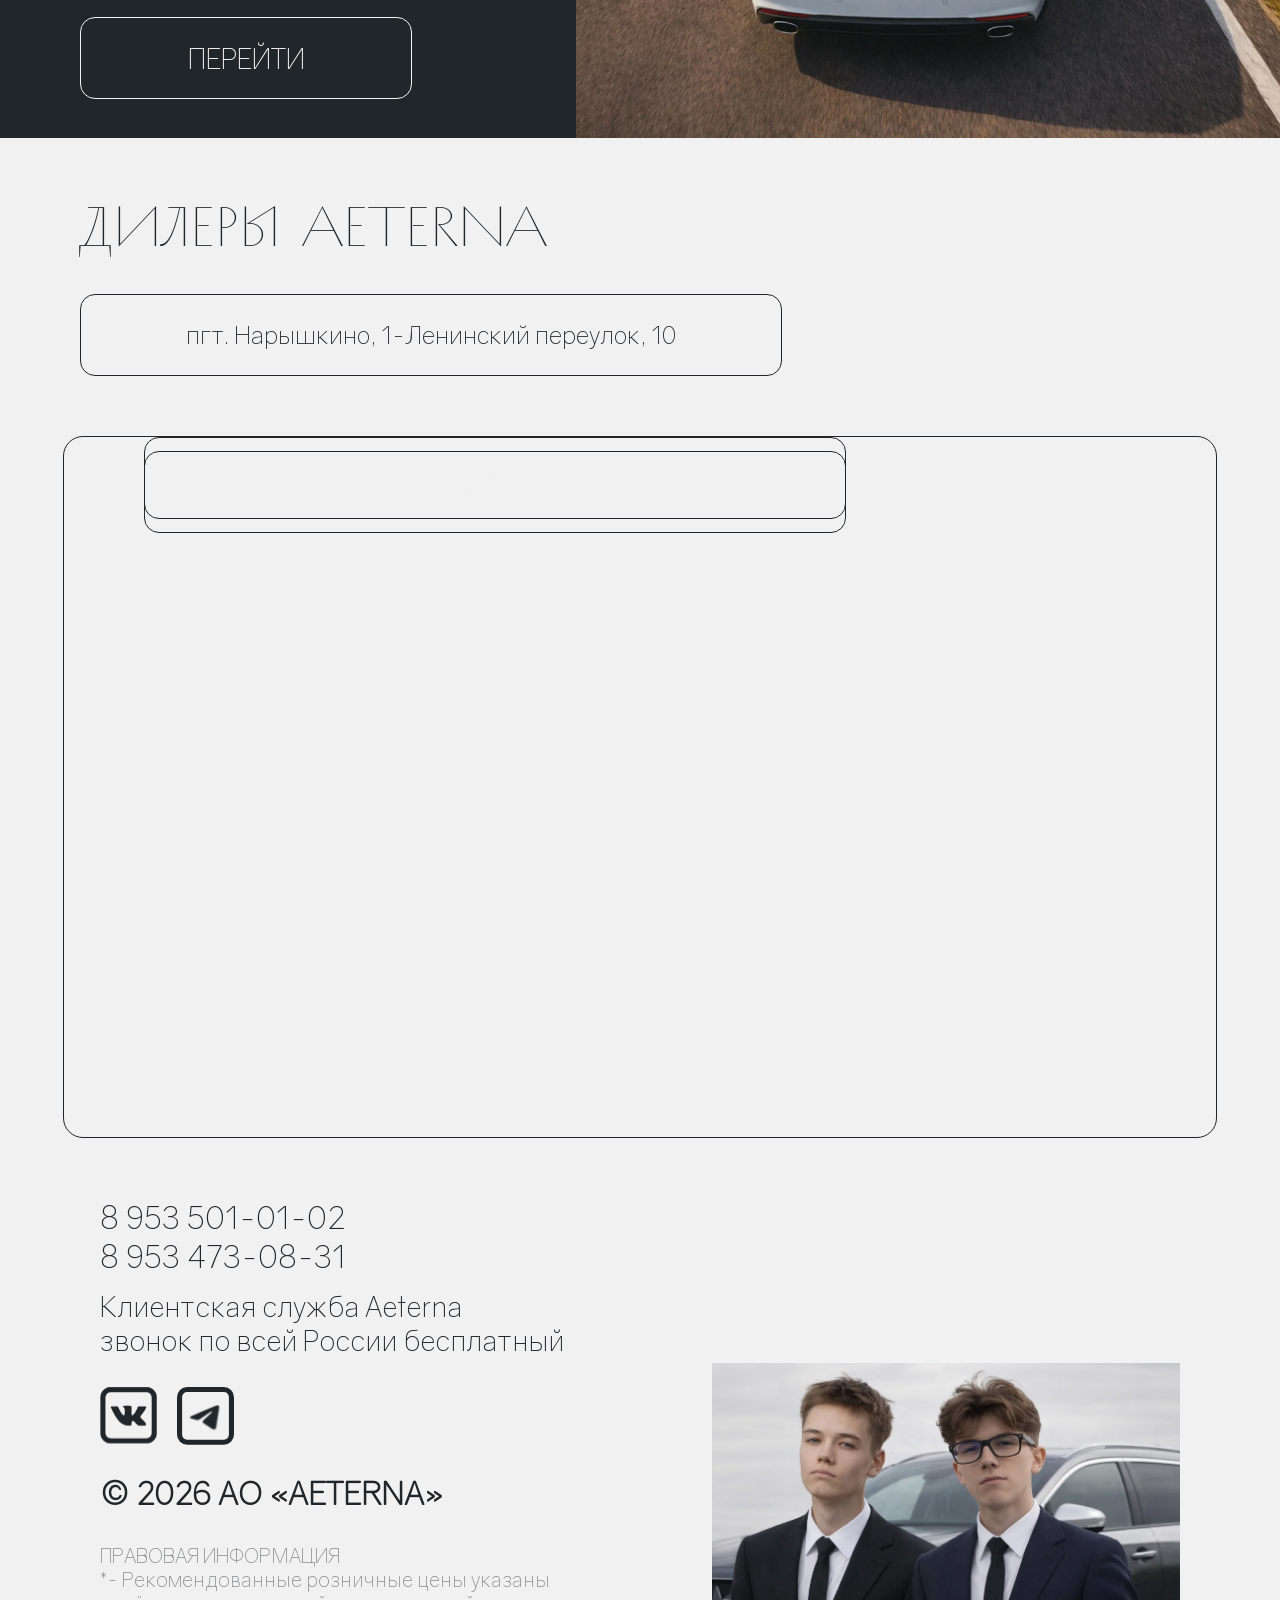
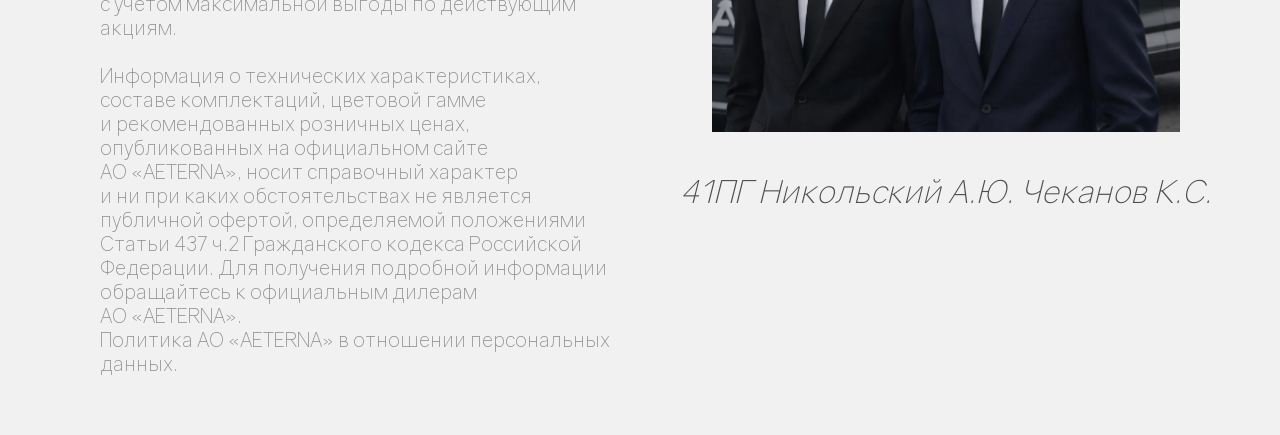
==== commit 4d7cce0d: "add detailed car modal" ====
--- a/index.html
+++ b/index.html
@@ -33,24 +33,69 @@
             </div>
             <div class="models-viewport" id="models-carousel">
                 <div class="models-track">
-                    <div class="model-slide">
-                        <a href="#">
+                    <div class="model-slide"
+                        data-model="celeste"
+                        data-name="AETERNA CELESTE"
+                        data-spec="3.0Л (420 л.с.) AT"
+                        data-price="21 900 000 ₽"
+                        data-description="Aeterna Celeste — роскошный кабриолет бренда Aeterna, созданный для тех, кто хочет ощущать дорогу, ветер и небо одновременно. Название Celeste происходит от итальянского слова celeste — «небесный», что подчёркивает главную идею автомобиля: свободу движения под открытым небом."
+                        data-tech='[
+                            ["Длина/ширина/высота / мм", "4820 / 1920 / 1380"],
+                            ["Максимальная мощность, кВт (л.с.) / об. мин.", "309 (420) / 6000"],
+                            ["Максимальный крутящий момент, Нм / об. мин.", "550 / 4500"],
+                            ["Рек. топливо", "АИ-98"],
+                            ["Максимальная скорость, км/ч", "285"],
+                            ["Время разгона 0–100 км/ч, с", "4.8"],
+                            ["Расход топлива, смешанный, л/100 км", "10.8"],
+                            ["Размерность шин", "255/40 R19; 285/35 R19"]
+                        ]'>
+                        <a href="#" class="model-link" data-modal="car">
                             <figure>
                                 <img src="images/celeste.png" alt="Aeterna Celeste">
                                 <figcaption>Aeterna Celeste</figcaption>
                             </figure>
                         </a>
                     </div>
-                    <div class="model-slide">
-                        <a href="#">
+                    <div class="model-slide"
+                        data-model="incrocio"
+                        data-name="AETERNA INCROCIO"
+                        data-spec="4.0Л (500 л.с.) AT"
+                        data-price="23 200 000 ₽"
+                        data-description="Aeterna Incrocio — концептуальный кроссовер премиум-класса, сочетающий динамику спортивного автомобиля, комфорт бизнес-седана и практичность современного SUV. Название модели происходит от латинского Aeterna — «вечный» и итальянского Incrocio — «перекрёсток», символизируя пересечение технологий, дизайна и будущего мобильности."
+                        data-tech='[
+                            ["Длина/ширина/высота / мм", "4600 / 1855 / 1685"],
+                            ["Максимальная мощность, кВт (л.с.) / об. мин.", "368 (500) / 6000"],
+                            ["Максимальный крутящий момент, Нм / об. мин.", "660 / 4500"],
+                            ["Рек. топливо", "АИ-98"],
+                            ["Максимальная скорость, км/ч", "275"],
+                            ["Время разгона 0–100 км/ч, с", "4.4"],
+                            ["Расход топлива, город/трасса/смешанный, л/100 км", "21.5 / 11.2 / 12.6"],
+                            ["Размерность шин", "255/60 R18; 255/65 R17"]
+                        ]'>
+                        <a href="#" class="model-link" data-modal="car">
                             <figure>
                                 <img src="images/incrocio.png" alt="Aeterna Incrocio">
                                 <figcaption>Aeterna Incrocio</figcaption>
                             </figure>
                         </a>
                     </div>
-                    <div class="model-slide">
-                        <a href="#">
+                    <div class="model-slide"
+                        data-model="berlina"
+                        data-name="AETERNA BERLINA"
+                        data-spec="4.0Л (550 л.с.) AT"
+                        data-price="26 500 000 ₽"
+                        data-description="Aeterna Berlina — представительский седан бренда Aeterna, сочетающий классическую элегантность итальянского дизайна и современные технологии. Название Berlina происходит из итальянской автомобильной традиции и обозначает тип кузова «седан», используемый многими европейскими моделями."
+                        data-tech='[
+                            ["Длина/ширина/высота / мм", "5120 / 1950 / 1480"],
+                            ["Максимальная мощность, кВт (л.с.) / об. мин.", "405 (550) / 6500"],
+                            ["Максимальный крутящий момент, Нм / об. мин.", "750 / 4500"],
+                            ["Рек. топливо", "АИ-98"],
+                            ["Максимальная скорость, км/ч", "305"],
+                            ["Время разгона 0–100 км/ч, с", "4.1"],
+                            ["Расход топлива, смешанный, л/100 км", "11.9"],
+                            ["Размерность шин", "265/40 R20; 295/35 R20"]
+                        ]'>
+                        <a href="#" class="model-link" data-modal="car">
                             <figure>
                                 <img src="images/berlina.png" alt="Aeterna Berlina">
                                 <figcaption>Aeterna Berlina</figcaption>
@@ -269,5 +314,34 @@
             </form>
         </div>
     </div>
+    <div class="modal" id="car-modal" aria-hidden="true" role="dialog" aria-modal="true" aria-labelledby="car-title">
+        <div class="modal-overlay"></div>
+        <div class="modal-dialog car-modal-dialog">
+            <button class="modal-close" aria-label="Закрыть">×</button>
+            <div class="car-modal-inner">
+                <div class="car-left">
+                    <div class="car-slider swiper">
+                        <div class="swiper-wrapper" id="car-slider-wrapper"></div>
+                        <div class="swiper-button-next"></div>
+                        <div class="swiper-button-prev"></div>
+                    </div>
+                    <div class="car-buttons">
+                        <a href="#" class="car-btn" id="consult-btn">КОНСУЛЬТАЦИЯ</a>
+                        <a href="#" class="car-btn" id="testdrive-btn">ТЕСТ-ДРАЙВ</a>
+                    </div>
+                </div>
+                <div class="car-right">
+                    <h2 id="car-title"></h2>
+                    <p id="car-spec-line" class="car-spec-line"></p>
+                    <div class="car-description" id="car-description"></div>
+                    <div class="car-price" id="car-price"></div>
+                    <div class="car-tech">
+                        <h3>ТЕХНИЧЕСКИЕ ХАРАКТЕРИСТИКИ</h3>
+                        <div class="tech-list" id="tech-list"></div>
+                    </div>
+                </div>
+            </div>
+        </div>
+    </div>
 </body>
 </html>
--- a/css/style.css
+++ b/css/style.css
@@ -671,4 +671,86 @@
 .otp-input::-webkit-outer-spin-button {
     -webkit-appearance: none;
     margin: 0;
+}
+
+.car-modal-dialog {
+    max-width: 1200px;
+    padding: 40px 50px;
+}
+
+.car-modal-inner {
+    display: grid;
+    grid-template-columns: 1fr 2fr;
+    gap: 60px;
+}
+
+.car-left {
+    min-width: 0;
+}
+
+.car-buttons {
+    display: flex;
+    flex-direction: column;
+    gap: 50px;
+}
+
+.car-btn {
+    text-align: center;
+    margin: 0 auto;
+    width: 60%;
+    padding: 18px;
+    font-size: 24px;
+    background: #F1F1F1;
+    color: #21262A;
+    border: 1px solid #21262A;
+    border-radius: 15px;
+    cursor: pointer;
+    transition: background 0.3s, color 0.3s;
+}
+
+.car-btn:hover {
+    background: #21262A;
+    color: #F1F1F1;
+}
+
+.car-right {
+    min-width: 0;
+}
+
+.car-right h2 {
+    font-size: 56px;
+    letter-spacing: 0;
+    line-height: 1;
+}
+
+.car-spec-line {
+    font-size: 24px;
+    letter-spacing: 13%;
+    opacity: 0.5;
+    margin-bottom: 30px;
+}
+
+.car-description {
+    font-size: 18px;
+    line-height: 1;
+    letter-spacing: 0;
+}
+
+.car-price {
+    margin: 40px auto;
+    font-family: 'TT Ricordi Allegria', sans-serif;
+    font-size: 32px;
+    letter-spacing: 0;
+    line-height: 1;
+}
+
+.car-tech h3 {
+    font-size: 20px;
+    color: #000000;
+    margin-bottom: 20px;
+}
+
+.tech-item {
+    font-size: 18px;
+    opacity: 0.5;
 }
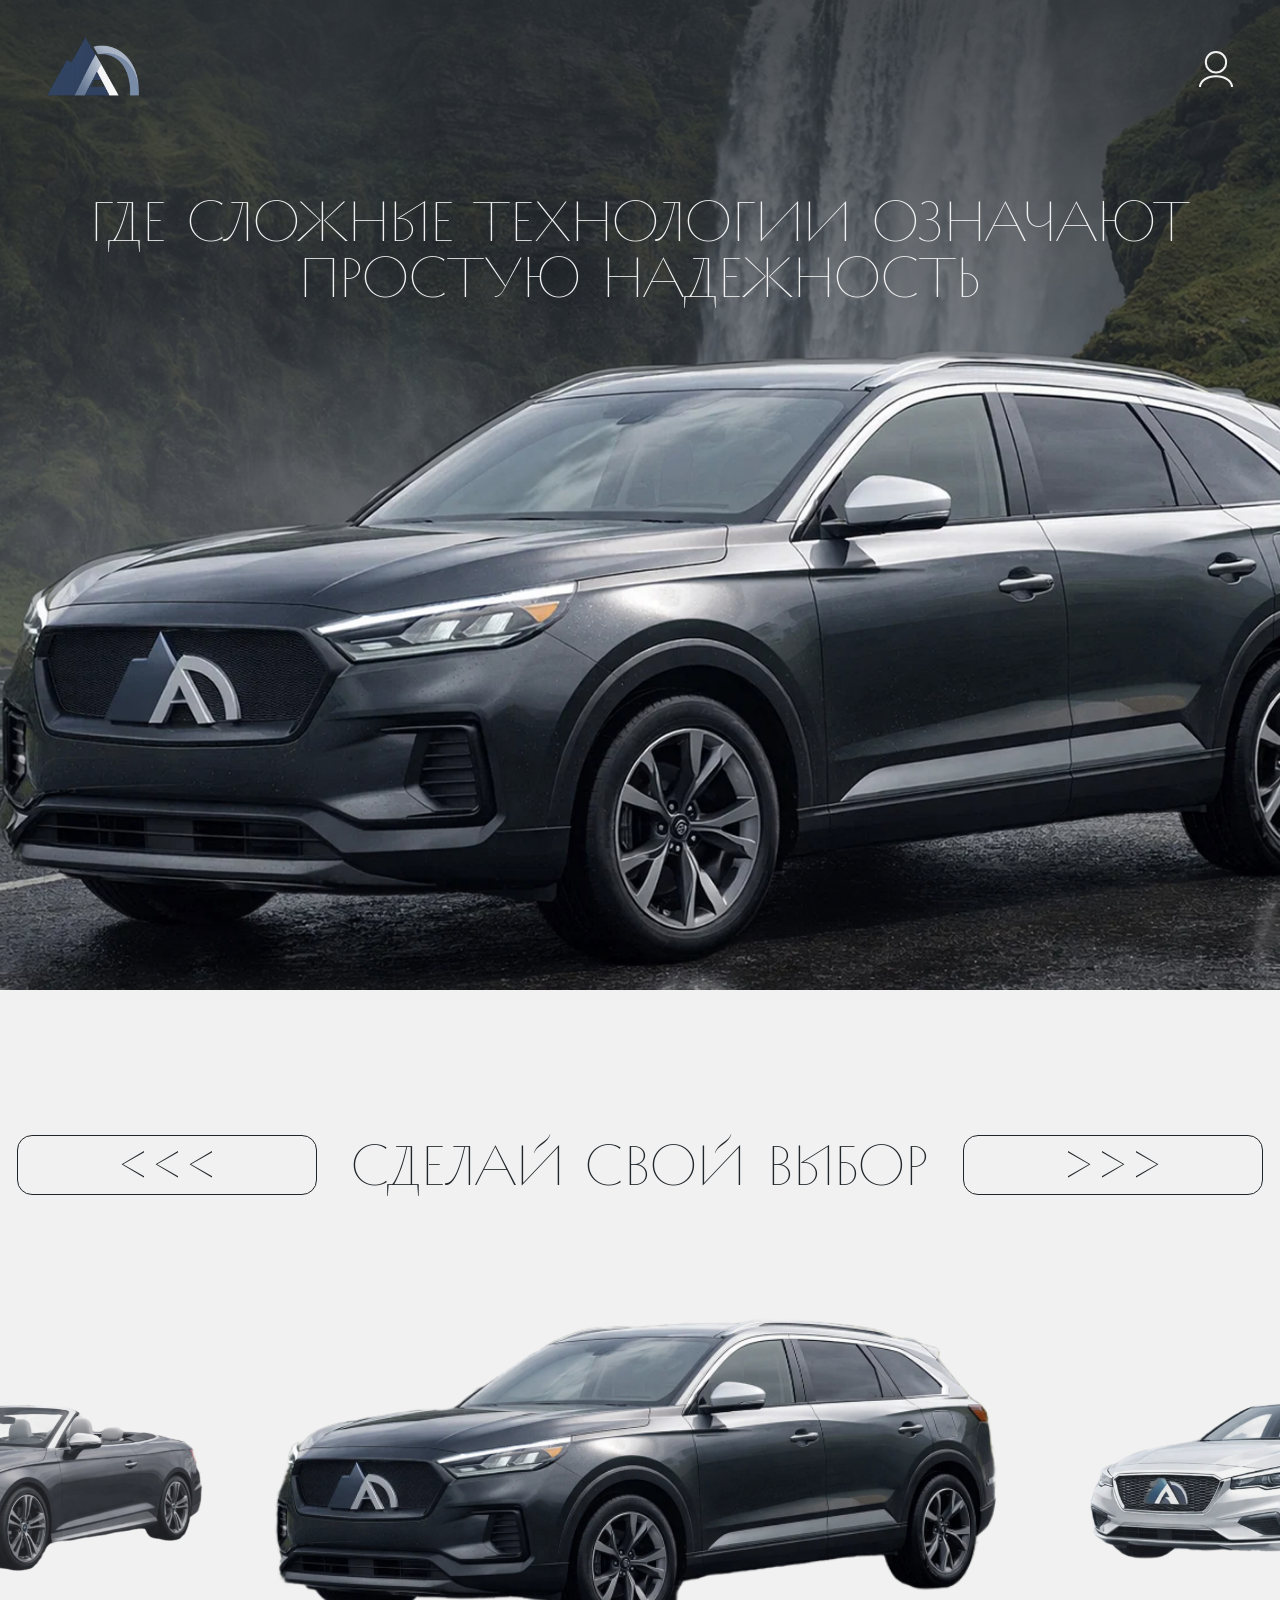
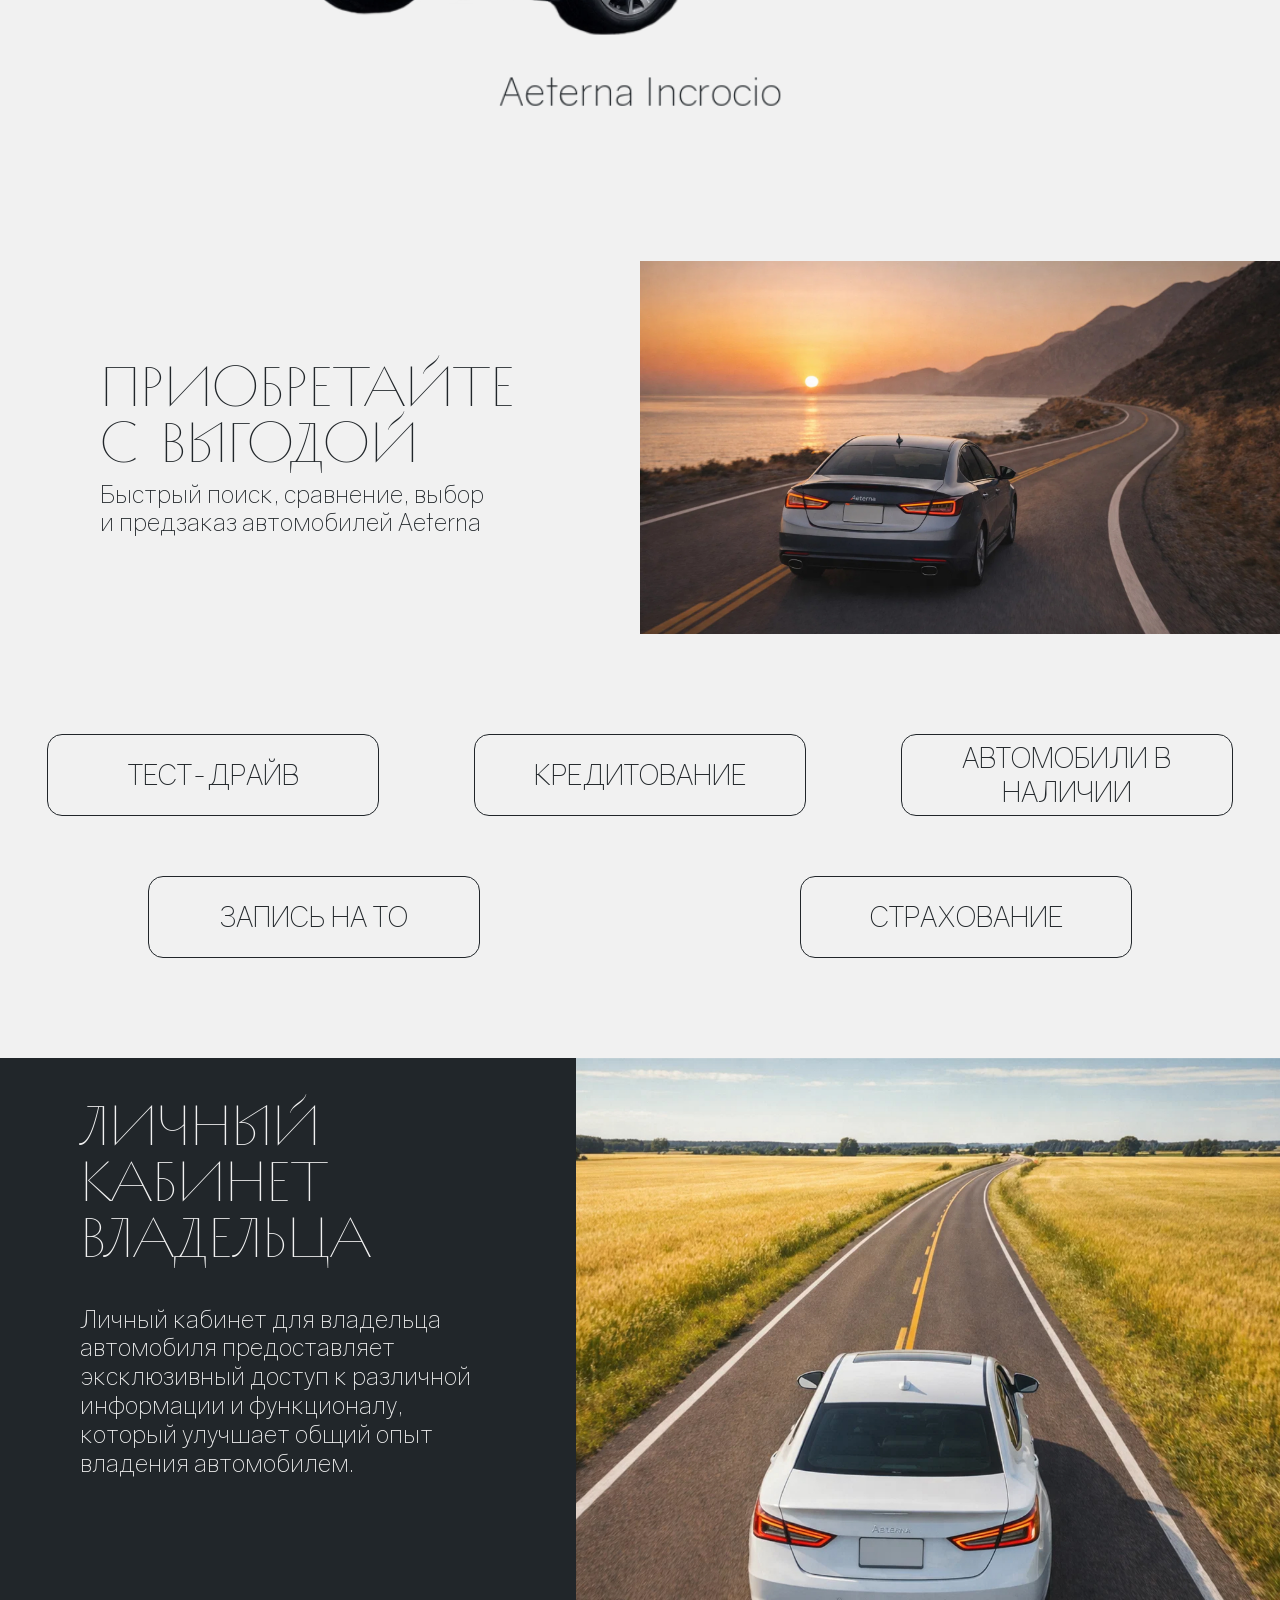
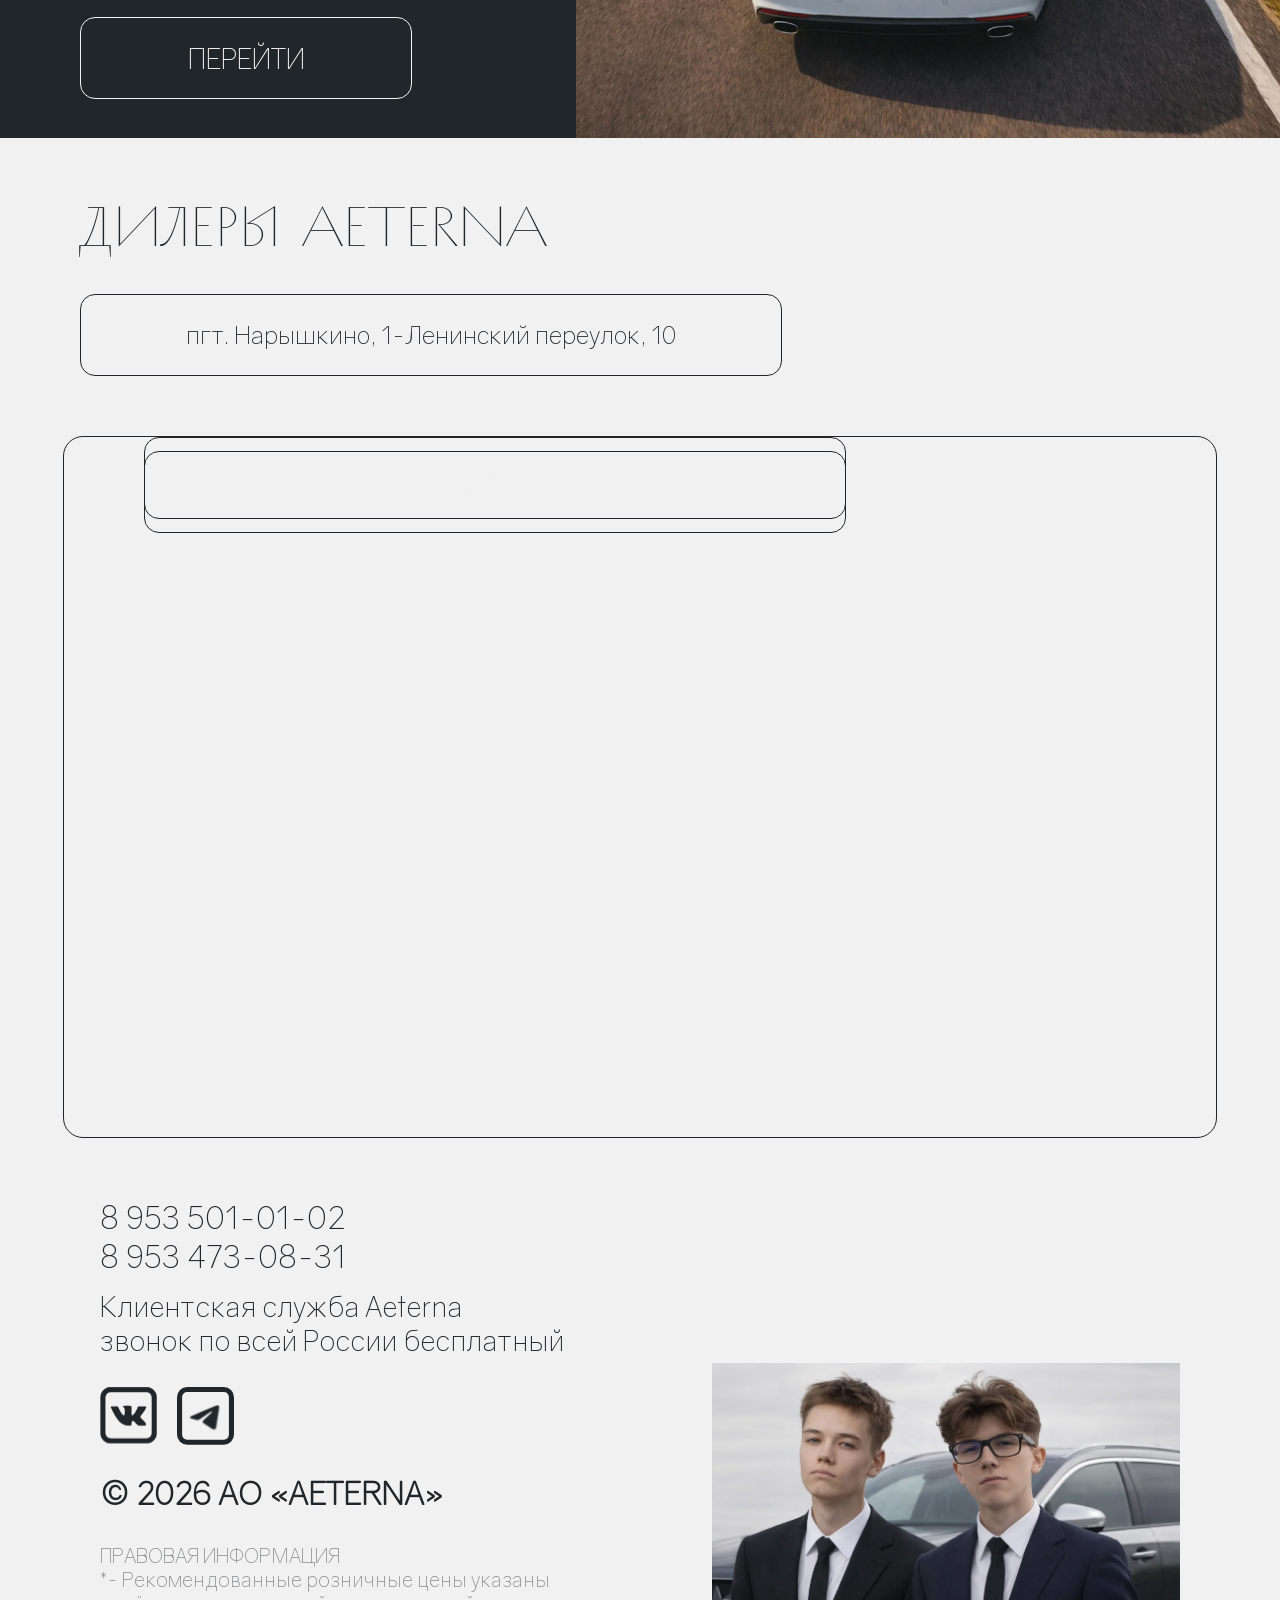
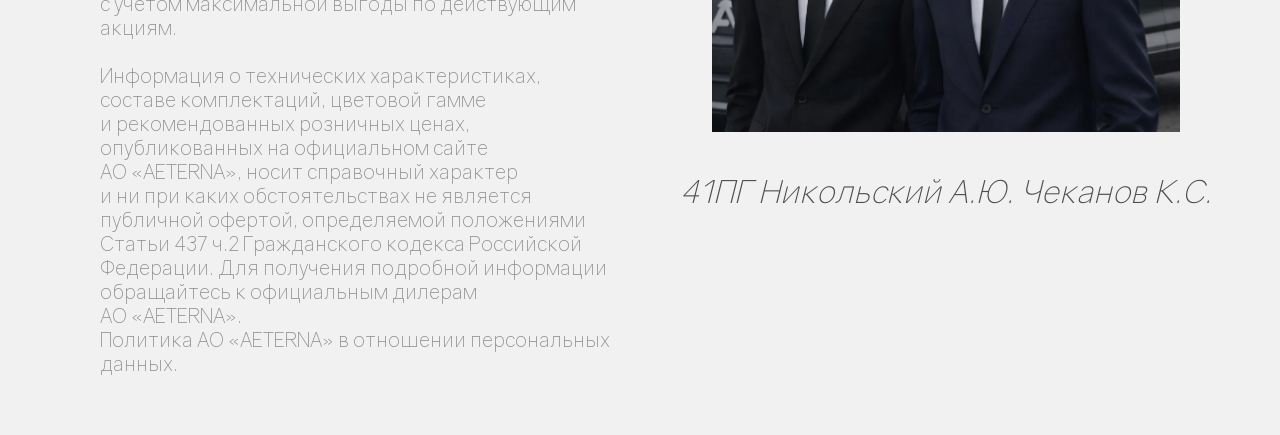
==== commit b3cbca82: "add image slider to car modal" ====
--- a/index.html
+++ b/index.html
@@ -7,6 +7,7 @@
     <link rel="stylesheet" href="css/normalize.css">
     <link rel="stylesheet" href="css/style.css">
     <link rel="shortcut icon" href="images/favicon.svg" type="image/x-icon">
+    <link rel="stylesheet" href="https://cdn.jsdelivr.net/npm/swiper@11/swiper-bundle.min.css"/>
     <script src="js/models-slider.js" defer></script>
     <script src="js/modals.js" defer></script>
 </head>
@@ -25,7 +26,7 @@
                 <h1>ГДЕ СЛОЖНЫЕ ТЕХНОЛОГИИ ОЗНАЧАЮТ ПРОСТУЮ НАДЕЖНОСТЬ</h1>
             </div>
         </section>
-        <section class="models">
+        <section class="models" id="models-section">
             <div class="model-top">
                 <button type="button" class="top-button" data-carousel-prev aria-controls="models-carousel" aria-label="Предыдущая модель"><<<</button>
                 <h2>СДЕЛАЙ СВОЙ ВЫБОР</h2>
@@ -48,6 +49,11 @@
                             ["Время разгона 0–100 км/ч, с", "4.8"],
                             ["Расход топлива, смешанный, л/100 км", "10.8"],
                             ["Размерность шин", "255/40 R19; 285/35 R19"]
+                        ]'
+                        data-images='[
+                            "images/celeste1.jpg",
+                            "images/celeste2.jpg",
+                            "images/celeste3.jpg"
                         ]'>
                         <a href="#" class="model-link" data-modal="car">
                             <figure>
@@ -71,6 +77,11 @@
                             ["Время разгона 0–100 км/ч, с", "4.4"],
                             ["Расход топлива, город/трасса/смешанный, л/100 км", "21.5 / 11.2 / 12.6"],
                             ["Размерность шин", "255/60 R18; 255/65 R17"]
+                        ]'
+                        data-images='[
+                            "images/incrocio1.jpg",
+                            "images/incrocio2.jpg",
+                            "images/incrocio3.jpg"
                         ]'>
                         <a href="#" class="model-link" data-modal="car">
                             <figure>
@@ -94,6 +105,11 @@
                             ["Время разгона 0–100 км/ч, с", "4.1"],
                             ["Расход топлива, смешанный, л/100 км", "11.9"],
                             ["Размерность шин", "265/40 R20; 295/35 R20"]
+                        ]'
+                        data-images='[
+                            "images/berlina1.jpg",
+                            "images/berlina2.jpg",
+                            "images/berlina3.jpg"
                         ]'>
                         <a href="#" class="model-link" data-modal="car">
                             <figure>
@@ -116,7 +132,7 @@
             <div class="benefits-buttons-top">
                 <a href="#" class="button">ТЕСТ-ДРАЙВ</a>
                 <a href="#" class="button">КРЕДИТОВАНИЕ</a>
-                <button class="button">АВТОМОБИЛИ В НАЛИЧИИ</button>
+                <a href="#models-section" class="button">АВТОМОБИЛИ В НАЛИЧИИ</a>
             </div>
             <div class="benefits-buttons-bottom">
                 <a href="#" class="button">ЗАПИСЬ НА ТО</a>
@@ -343,5 +359,6 @@
             </div>
         </div>
     </div>
+    <script src="https://cdn.jsdelivr.net/npm/swiper@11/swiper-bundle.min.js"></script>
 </body>
 </html>
--- a/css/style.css
+++ b/css/style.css
@@ -20,6 +20,7 @@
 }
 
 html {
+    scroll-behavior: smooth;
     overflow-x: hidden;
 }
 
@@ -314,6 +315,7 @@
 .button {
     display: flex;
     align-items: center;
+    text-align: center;
     justify-content: center;
     color: #21262A;
     font-size: 28px;
@@ -680,18 +682,22 @@
 
 .car-modal-inner {
     display: grid;
-    grid-template-columns: 1fr 2fr;
+    grid-template-columns: 9fr 11fr;
     gap: 60px;
 }
 
 .car-left {
+    display: flex;
+    flex-direction: column;
+    justify-content: space-between;
     min-width: 0;
 }
 
 .car-buttons {
     display: flex;
     flex-direction: column;
-    gap: 50px;
+    gap: 40px;
+    padding-bottom: 10px;
 }
 
 .car-btn {
@@ -753,4 +759,21 @@
 .tech-item {
     font-size: 18px;
     opacity: 0.5;
+}
+
+.car-slider {
+    width: 100%;
+    height: auto;
+}
+
+.car-slider img {
+    width: 100%;
+    border-radius: 30px;
+    height: auto;
+    object-fit: contain;
+}
+
+.swiper-button-prev:hover,
+.swiper-button-next:hover {
+    color: #778898;
 }
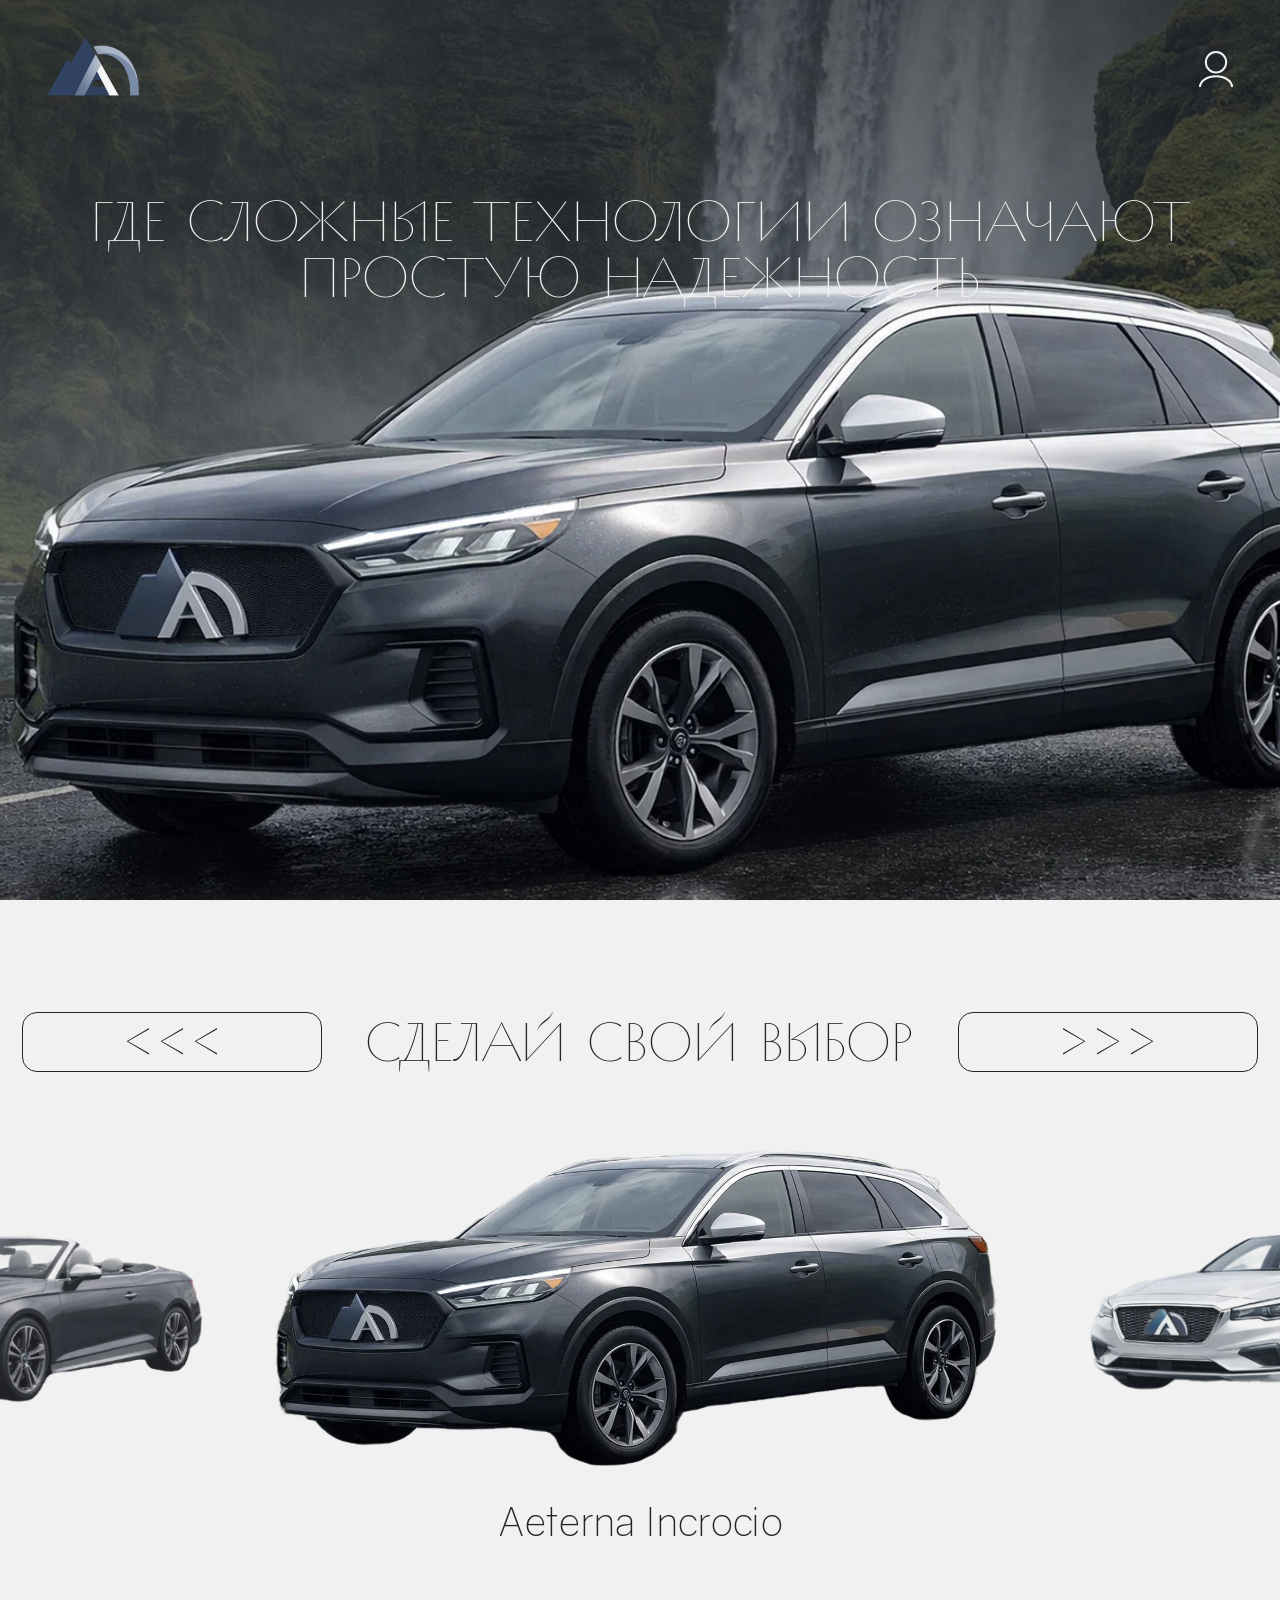
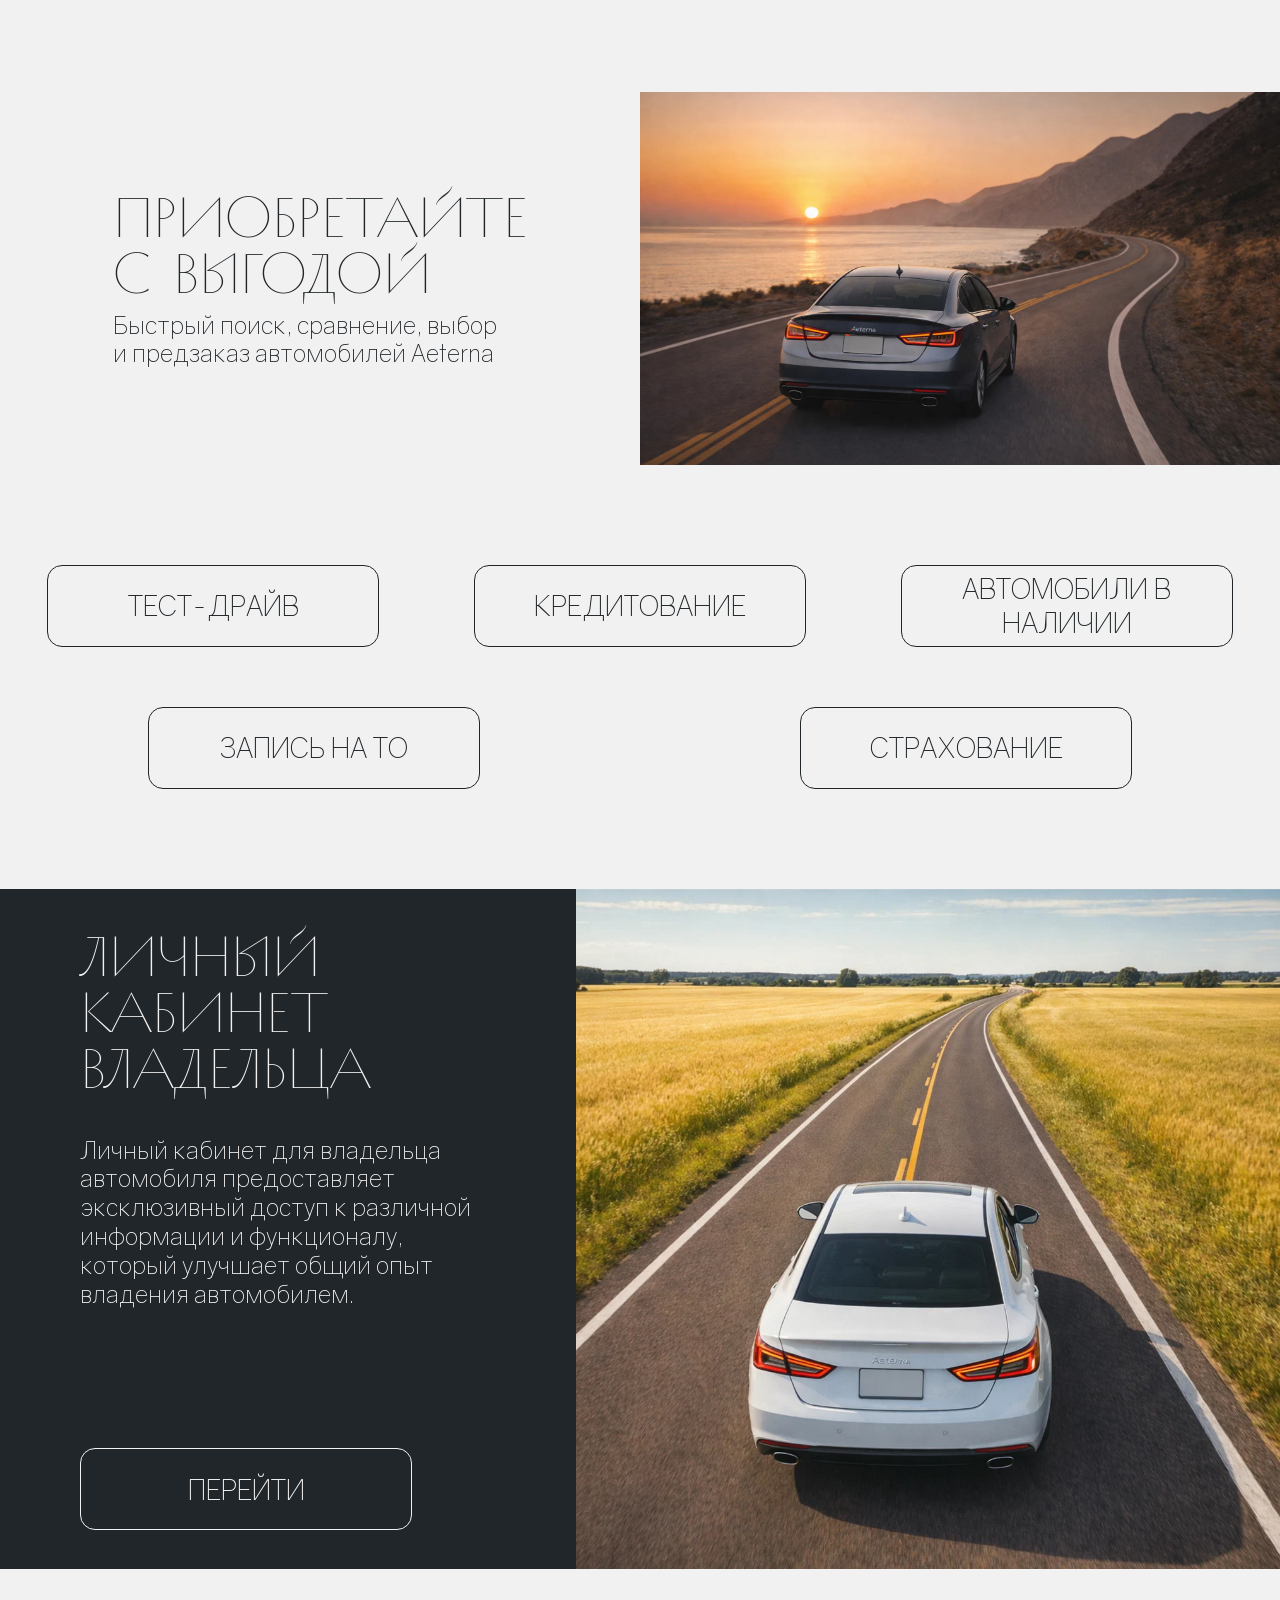
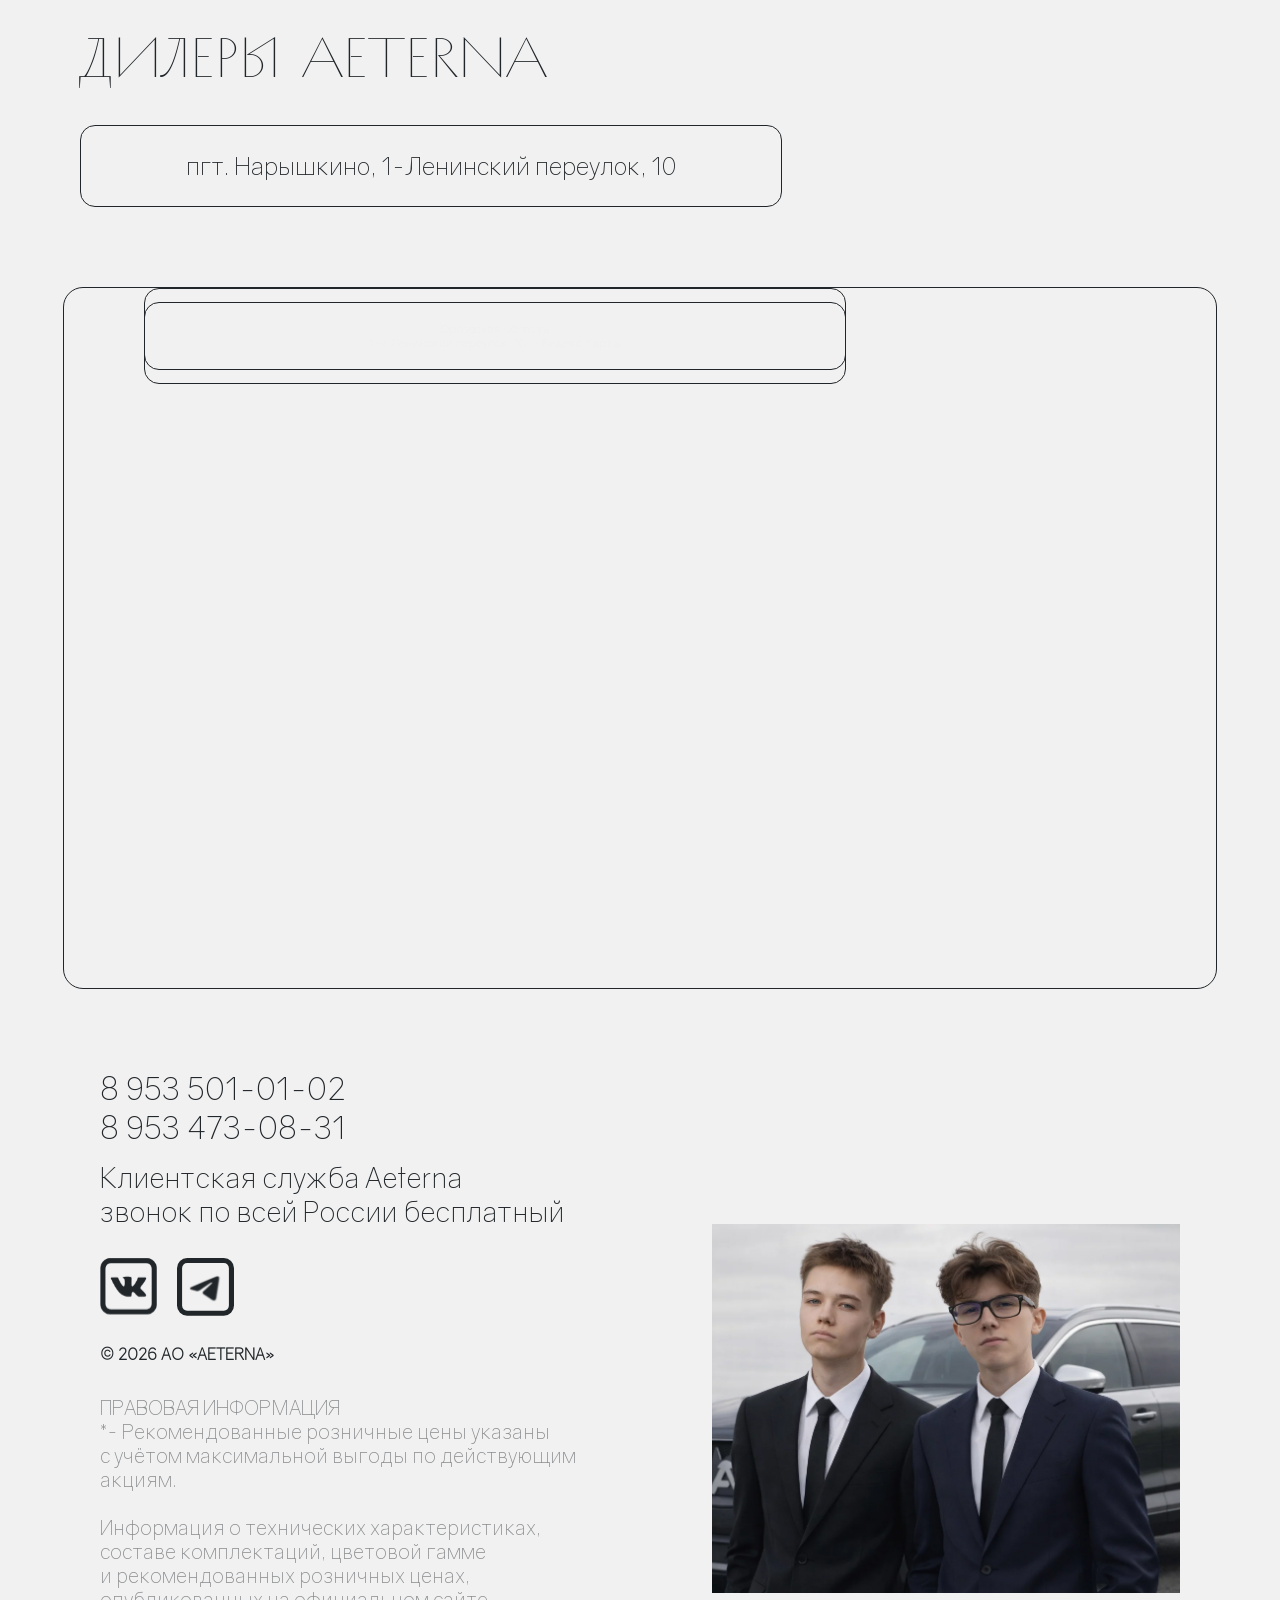
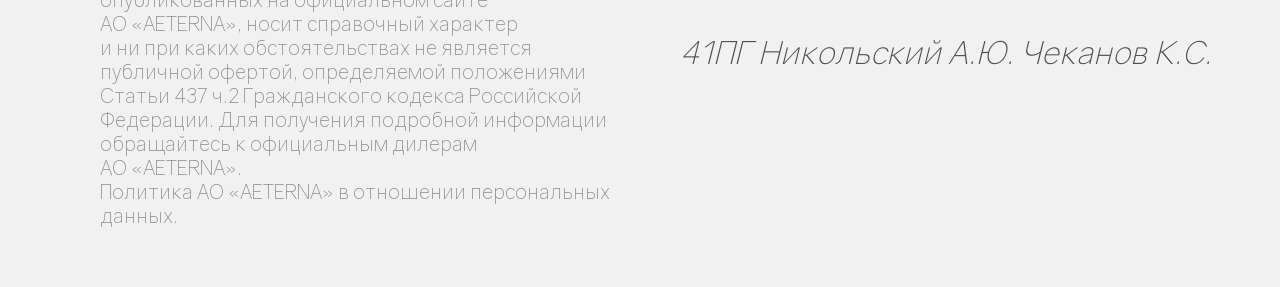
==== commit 221cb59b: "rewrite js logic and UI adaptation" ====
--- a/index.html
+++ b/index.html
@@ -10,16 +10,17 @@
     <link rel="stylesheet" href="https://cdn.jsdelivr.net/npm/swiper@11/swiper-bundle.min.css"/>
     <script src="js/models-slider.js" defer></script>
     <script src="js/modals.js" defer></script>
+    <script src="js/cars.js" defer></script>
 </head>
 <body>
     <main>
         <section class="hero">
             <div class="hero-top">
                 <a href="#" class="logo">
-                    <img src="images/favicon.svg" alt="Aeterna">
+                    <img src="images/favicon.svg" alt="Aeterna" loading="lazy">
                 </a>
                 <a href="/profile" class="user-link" data-modal="auth">
-                    <img src="images/user.svg" alt="Личный кабинет">
+                    <img src="images/user.svg" alt="Личный кабинет" loading="lazy">
                 </a>
             </div>
             <div class="hero-content">
@@ -35,85 +36,28 @@
             <div class="models-viewport" id="models-carousel">
                 <div class="models-track">
                     <div class="model-slide"
-                        data-model="celeste"
-                        data-name="AETERNA CELESTE"
-                        data-spec="3.0Л (420 л.с.) AT"
-                        data-price="21 900 000 ₽"
-                        data-description="Aeterna Celeste — роскошный кабриолет бренда Aeterna, созданный для тех, кто хочет ощущать дорогу, ветер и небо одновременно. Название Celeste происходит от итальянского слова celeste — «небесный», что подчёркивает главную идею автомобиля: свободу движения под открытым небом."
-                        data-tech='[
-                            ["Длина/ширина/высота / мм", "4820 / 1920 / 1380"],
-                            ["Максимальная мощность, кВт (л.с.) / об. мин.", "309 (420) / 6000"],
-                            ["Максимальный крутящий момент, Нм / об. мин.", "550 / 4500"],
-                            ["Рек. топливо", "АИ-98"],
-                            ["Максимальная скорость, км/ч", "285"],
-                            ["Время разгона 0–100 км/ч, с", "4.8"],
-                            ["Расход топлива, смешанный, л/100 км", "10.8"],
-                            ["Размерность шин", "255/40 R19; 285/35 R19"]
-                        ]'
-                        data-images='[
-                            "images/celeste1.jpg",
-                            "images/celeste2.jpg",
-                            "images/celeste3.jpg"
-                        ]'>
+                        data-model="celeste">
                         <a href="#" class="model-link" data-modal="car">
                             <figure>
-                                <img src="images/celeste.png" alt="Aeterna Celeste">
+                                <img src="images/celeste.png" alt="Aeterna Celeste" loading="lazy">
                                 <figcaption>Aeterna Celeste</figcaption>
                             </figure>
                         </a>
                     </div>
                     <div class="model-slide"
-                        data-model="incrocio"
-                        data-name="AETERNA INCROCIO"
-                        data-spec="4.0Л (500 л.с.) AT"
-                        data-price="23 200 000 ₽"
-                        data-description="Aeterna Incrocio — концептуальный кроссовер премиум-класса, сочетающий динамику спортивного автомобиля, комфорт бизнес-седана и практичность современного SUV. Название модели происходит от латинского Aeterna — «вечный» и итальянского Incrocio — «перекрёсток», символизируя пересечение технологий, дизайна и будущего мобильности."
-                        data-tech='[
-                            ["Длина/ширина/высота / мм", "4600 / 1855 / 1685"],
-                            ["Максимальная мощность, кВт (л.с.) / об. мин.", "368 (500) / 6000"],
-                            ["Максимальный крутящий момент, Нм / об. мин.", "660 / 4500"],
-                            ["Рек. топливо", "АИ-98"],
-                            ["Максимальная скорость, км/ч", "275"],
-                            ["Время разгона 0–100 км/ч, с", "4.4"],
-                            ["Расход топлива, город/трасса/смешанный, л/100 км", "21.5 / 11.2 / 12.6"],
-                            ["Размерность шин", "255/60 R18; 255/65 R17"]
-                        ]'
-                        data-images='[
-                            "images/incrocio1.jpg",
-                            "images/incrocio2.jpg",
-                            "images/incrocio3.jpg"
-                        ]'>
+                        data-model="incrocio">
                         <a href="#" class="model-link" data-modal="car">
                             <figure>
-                                <img src="images/incrocio.png" alt="Aeterna Incrocio">
+                                <img src="images/incrocio.png" alt="Aeterna Incrocio" loading="lazy">
                                 <figcaption>Aeterna Incrocio</figcaption>
                             </figure>
                         </a>
                     </div>
                     <div class="model-slide"
-                        data-model="berlina"
-                        data-name="AETERNA BERLINA"
-                        data-spec="4.0Л (550 л.с.) AT"
-                        data-price="26 500 000 ₽"
-                        data-description="Aeterna Berlina — представительский седан бренда Aeterna, сочетающий классическую элегантность итальянского дизайна и современные технологии. Название Berlina происходит из итальянской автомобильной традиции и обозначает тип кузова «седан», используемый многими европейскими моделями."
-                        data-tech='[
-                            ["Длина/ширина/высота / мм", "5120 / 1950 / 1480"],
-                            ["Максимальная мощность, кВт (л.с.) / об. мин.", "405 (550) / 6500"],
-                            ["Максимальный крутящий момент, Нм / об. мин.", "750 / 4500"],
-                            ["Рек. топливо", "АИ-98"],
-                            ["Максимальная скорость, км/ч", "305"],
-                            ["Время разгона 0–100 км/ч, с", "4.1"],
-                            ["Расход топлива, смешанный, л/100 км", "11.9"],
-                            ["Размерность шин", "265/40 R20; 295/35 R20"]
-                        ]'
-                        data-images='[
-                            "images/berlina1.jpg",
-                            "images/berlina2.jpg",
-                            "images/berlina3.jpg"
-                        ]'>
+                        data-model="berlina">
                         <a href="#" class="model-link" data-modal="car">
                             <figure>
-                                <img src="images/berlina.png" alt="Aeterna Berlina">
+                                <img src="images/berlina.png" alt="Aeterna Berlina" loading="lazy">
                                 <figcaption>Aeterna Berlina</figcaption>
                             </figure>
                         </a>
@@ -127,7 +71,7 @@
                     <h2>ПРИОБРЕТАЙТЕ<br>С ВЫГОДОЙ</h2>
                     <p>Быстрый поиск, сравнение, выбор<br>и предзаказ автомобилей Aeterna</p>
                 </div>
-                <img src="images/rode1.jpg" alt="Aeterna Berlina на фоне заката">
+                <img src="images/rode1.jpg" alt="Aeterna Berlina на фоне заката" loading="lazy">
             </div>
             <div class="benefits-buttons-top">
                 <a href="#" class="button">ТЕСТ-ДРАЙВ</a>
@@ -150,7 +94,7 @@
                     владения автомобилем.</p>
                 <a href="/profile" class="button" data-modal="auth">ПЕРЕЙТИ</a>
             </div>
-            <img src="images/rode2.jpg" alt="Aeterna Berlina на фоне заката">
+            <img src="images/rode2.jpg" alt="Aeterna Berlina на фоне заката" loading="lazy">
         </section>
         <section class="dealers">
             <h2>ДИЛЕРЫ AETERNA</h2>
@@ -169,7 +113,7 @@
                     <iframe 
                         src="https://yandex.com/map-widget/v1/?ll=35.741260%2C52.963053&mode=whatshere&utm_source=share&whatshere%5Bpoint%5D=35.741872%2C52.963060&whatshere%5Bzoom%5D=17&z=17" 
                         width="100%" 
-                        height="700" 
+                        height="100%" 
                         frameborder="0" 
                         allowfullscreen="true" 
                         style="position:relative;">
@@ -190,10 +134,10 @@
             </div>
             <div class="footer-social">
                 <a href="https://vk.com/kostranzes" class="social-link" target="_blank">
-                    <img src="images/vk.svg" alt="Мы во ВКонтакте">
+                    <img src="images/vk.svg" alt="Мы во ВКонтакте" loading="lazy">
                 </a>
                 <a href="https://t.me/ne_r0mAAshka" class="social-link" target="_blank">
-                    <img src="images/telegram.svg" alt="Мы в Telegram">
+                    <img src="images/telegram.svg" alt="Мы в Telegram" loading="lazy">
                 </a>
             </div>
             <div class="footer-legal">
@@ -214,7 +158,7 @@
             </div>
         </div>
         <div class="developers">
-            <img src="images/successful-success.jpg" alt="Величайшие разрабы данного шедевра">
+            <img src="images/successful-success.jpg" alt="Величайшие разрабы данного шедевра" loading="lazy">
             <p>41ПГ Никольский А.Ю. Чеканов К.С.</p>
         </div>
     </footer>
@@ -223,7 +167,7 @@
         <div class="modal-dialog">
             <button class="modal-close" aria-label="Закрыть">×</button>
             <div class="modal-header">
-                <img src="images/favicon.svg" alt="" class="modal-icon">
+                <img src="images/favicon.svg" alt="" class="modal-icon" loading="lazy">
                 <h2>АВТОРИЗАЦИЯ</h2>
             </div>
             <form class="modal-form">
@@ -249,7 +193,7 @@
         <div class="modal-dialog">
             <button class="modal-close" aria-label="Закрыть">×</button>
             <div class="modal-header">
-                <img src="images/favicon.svg" alt="" class="modal-icon">
+                <img src="images/favicon.svg" alt="" class="modal-icon" loading="lazy">
                 <h2>РЕГИСТРАЦИЯ</h2>
             </div>
             <form class="modal-form">
@@ -275,7 +219,7 @@
         <div class="modal-dialog">
             <button class="modal-close" aria-label="Закрыть">×</button>
             <div class="modal-header">
-                <img src="images/favicon.svg" alt="" class="modal-icon">
+                <img src="images/favicon.svg" alt="" class="modal-icon" loading="lazy">
                 <h2>ВОССТАНОВЛЕНИЕ ПАРОЛЯ</h2>
             </div>
             <form class="modal-form">
@@ -294,7 +238,7 @@
         <div class="modal-dialog">
             <button class="modal-close" aria-label="Закрыть">×</button>
             <div class="modal-header">
-                <img src="images/favicon.svg" alt="" class="modal-icon">
+                <img src="images/favicon.svg" alt="" class="modal-icon" loading="lazy">
                 <h2>ВОССТАНОВЛЕНИЕ ПАРОЛЯ</h2>
             </div>
             <form class="modal-form">
@@ -320,7 +264,7 @@
         <div class="modal-dialog">
             <button class="modal-close" aria-label="Закрыть">×</button>
             <div class="modal-header">
-                <img src="images/favicon.svg" alt="" class="modal-icon">
+                <img src="images/favicon.svg" alt="" class="modal-icon" loading="lazy">
                 <h2>ВОССТАНОВЛЕНИЕ ПАРОЛЯ</h2>
             </div>
             <form class="modal-form">
--- a/css/style.css
+++ b/css/style.css
@@ -43,6 +43,7 @@
 
 img {
     max-width: 100%;
+    user-select: none;
 }
 
 .hero {
@@ -53,28 +54,28 @@
     position: relative;
     color: #F1F1F1;
     text-align: center;
-    height: 110vh;
+    min-height: 100vh;
 }
 
 .hero-top {
     display: flex;
     justify-content: space-between;
     align-items: center;
-    padding: 37px 47px;
+    padding: 2.3125rem 2.9375rem;
 }
 
 .logo img {
-    height: 63px;
+    height: 3.9375rem;
     display: block;
 }
 
 .user-link img {
-    height: 36px;
+    height: 2.25rem;
     display: block;
 }
 
 .hero-content {
-    padding-top: 56px;
+    padding-top: 3.5rem;
     display: flex;
     align-items: center;
     justify-content: center;
@@ -82,14 +83,14 @@
 
 .hero h1 {
     font-family: 'TT Ricordi Allegria', sans-serif;
-    font-size: 56px;
+    font-size: 3.5rem;
     letter-spacing: 0;
     line-height: 1;
     font-weight: 300;
 }
 
 .model-top {
-    padding-top: 145px;
+    padding-top: 7rem;
     display: flex;
     justify-content: space-around;
     align-items: center;
@@ -97,10 +98,11 @@
 
 .model-top h2 {
     font-family: 'TT Ricordi Allegria', sans-serif;
-    font-size: 56px;
+    font-size: 3rem;
     font-weight: 300;
     letter-spacing: 0;
     line-height: 1;
+    font-size: clamp(2rem, 4.2vw, 3.5rem);
 }
 
 .top-button {
@@ -109,34 +111,30 @@
     justify-content: center;
     color: #21262A;
     font-family: 'TT Ricordi Allegria', sans-serif;
-    font-size: 64px;
+    font-size: 4rem;
     letter-spacing: 0;
-    width: 300px;
-    height: 60px;
-    border: 1px solid #21262A;
-    border-radius: 15px;
+    width: 18.75rem;
+    height: 3.75rem;
+    border: 0.0625rem solid #21262A;
+    border-radius: 0.9375rem;
     background: transparent;
     cursor: pointer;
     transition: all 0.3s ease;
-}
-
-.top-button:hover {
-    color: #778898;
-    border-color: #778898;
 }
 
 .models-viewport {
     --carousel-move-duration: 0.55s;
     --carousel-move-ease: cubic-bezier(0.25, 0.1, 0.25, 1);
     --carousel-active-inner-nudge: 0px;
-    --wheel-slot: clamp(380px, 50vw, 640px);
+    --wheel-slot: clamp(23.75rem, 50vw, 40rem);
     --wheel-drag: 0px;
 
-    padding-bottom: 180px;
+    padding-bottom: 11.25rem;
     overflow: hidden;
     width: 100%;
     max-width: 100%;
     outline: none;
+    touch-action: none;
 }
 
 .models-viewport:focus-visible {
@@ -161,7 +159,7 @@
 .models-track {
     position: relative;
     width: 100%;
-    min-height: clamp(440px, 54vh, 720px);
+    min-height: clamp(27.5rem, 45vh, 45rem);
     margin: 0 auto;
 }
 
@@ -171,7 +169,7 @@
     position: absolute;
     left: 50%;
     bottom: 0;
-    width: clamp(300px, 36vw, 480px);
+    width: clamp(18.75rem, 36vw, 30rem);
     will-change: transform;
     transition: transform var(--carousel-move-duration) var(--carousel-move-ease);
     transform: translateX(-50%) translateX(calc(var(--wheel-x, 0) * var(--wheel-slot) + var(--wheel-drag, 0px)));
@@ -204,8 +202,8 @@
 }
 
 .model-slide figcaption {
-    margin-top: 20px;
-    font-size: 24px;
+    margin-top: 1.25rem;
+    font-size: 1.5rem;
     letter-spacing: 0;
     min-height: 2.5em;
     box-sizing: border-box;
@@ -216,25 +214,25 @@
 }
 
 .model-slide[data-wheel-depth="0"] figure {
-    transform: translateX(var(--carousel-active-inner-nudge)) scale(1.65) translateY(52px);
+    transform: translateX(var(--carousel-active-inner-nudge)) scale(1.65) translateY(3.25rem);
     opacity: 1;
     filter: none;
 }
 
 .model-slide[data-wheel-depth="1"] figure {
-    transform: scale(0.9) translateY(-40px);
+    transform: scale(0.9) translateY(-2.5rem);
     opacity: 0.92;
     filter: brightness(0.96);
 }
 
 .model-slide[data-wheel-depth="2"] figure {
-    transform: scale(0.76) translateY(-52px);
+    transform: scale(0.76) translateY(-3.25rem);
     opacity: 0.62;
     filter: brightness(0.88);
 }
 
 .model-slide[data-wheel-depth="3"] figure {
-    transform: scale(0.64) translateY(-58px);
+    transform: scale(0.64) translateY(-3.625rem);
     opacity: 0.45;
     filter: brightness(0.82);
 }
@@ -251,26 +249,8 @@
     visibility: visible;
 }
 
-.model-slide[data-wheel-depth="1"]:hover figure {
-    transform: scale(0.95) translateY(-44px);
-    opacity: 0.96;
-    filter: brightness(1);
-}
-
-.model-slide[data-wheel-depth="1"]:hover figcaption {
-    opacity: 1;
-    visibility: visible;
-    font-size: 28px;
-    margin-top: 20px;
-}
-
-.model-slide[data-wheel-depth="0"]:hover figure {
-    transform: translateX(var(--carousel-active-inner-nudge)) scale(1.75) translateY(52px);
-    opacity: 0.95;
-}
-
 .benefits-text {
-    padding-left: 100px;
+    margin: 0 auto;
 }
 
 .benefits-top {
@@ -281,15 +261,15 @@
 
 .benefits-text h2 {
     font-family: 'TT Ricordi Allegria', sans-serif;
-    font-size: 56px;
+    font-size: 3.5rem;
     font-weight: 300;
     letter-spacing: 0;
     line-height: 1;
 }
 
 .benefits-text p {
-    margin-top: 10px;
-    font-size: 24px;
+    margin-top: 0.625rem;
+    font-size: 1.5rem;
 }
 
 .benefits-top img {
@@ -297,16 +277,16 @@
 }
 
 .benefits-buttons-top {
-    padding-top: 100px;
-    padding-bottom: 60px;
+    padding-top: 6.25rem;
+    padding-bottom: 3.75rem;
     display: flex;
     justify-content: space-around;
     align-items: center;
 }
 
 .benefits-buttons-bottom {
-    padding-bottom: 100px;
-    gap: 320px;
+    padding-bottom: 6.25rem;
+    gap: 20rem;
     display: flex;
     justify-content: center;
     align-items: center;
@@ -318,20 +298,15 @@
     text-align: center;
     justify-content: center;
     color: #21262A;
-    font-size: 28px;
+    font-size: 1.75rem;
     letter-spacing: 13%;
-    width: 330px;
-    height: 80px;
-    border: 1px solid #21262A;
-    border-radius: 15px;
+    width: 20.625rem;
+    height: 5rem;
+    border: 0.0625rem solid #21262A;
+    border-radius: 0.9375rem;
     background: transparent;
     cursor: pointer;
     transition: all 0.3s ease;
-}
-
-.button:hover {
-    color: #F1F1F1;
-    background: #21262A;
 }
 
 .cabinet {
@@ -347,21 +322,21 @@
     flex-direction: column;
     align-items: start;
     justify-content: center;
-    padding-left: 80px;
+    padding-left: 5rem;
 }
 
 .cabinet-left h2 {
     font-family: 'TT Ricordi Allegria', sans-serif;
-    font-size: 56px;
+    font-size: 3.5rem;
     font-weight: 300;
     letter-spacing: 0;
     line-height: 1;
-    margin-bottom: 40px;
+    margin-bottom: 2.5rem;
 }
 
 .cabinet-left p {
-    font-size: 24px;
-    margin-bottom: 140px;
+    font-size: 1.5rem;
+    margin-bottom: 8.75rem;
 }
 
 .cabinet-left .button {
@@ -370,20 +345,15 @@
     transition: all 0.5s ease;
 }
 
-.cabinet-left .button:hover {
-    color: #21262A;
-    background: #F1F1F1;
-}
-
 .cabinet img {
     width: 55%;
 }
 
 .dealers h2 {
-    margin: 60px 0 40px;
-    padding-left: 80px;
+    margin: 3.75rem 0 2.5rem;
+    padding-left: 5rem;
     font-family: 'TT Ricordi Allegria', sans-serif;
-    font-size: 56px;
+    font-size: 3.5rem;
     font-weight: 300;
     letter-spacing: 0;
     line-height: 1;
@@ -393,35 +363,40 @@
     display: flex;
     align-items: center;
     justify-content: center;
-    width: 700px;
-    height: 80px;
-    font-size: 24px;
+    width: 43.75rem;
+    height: 5rem;
+    font-size: 1.5rem;
     color: #21262A;
-    border: 1px solid #21262A;
-    border-radius: 15px;
-    margin-left: 80px;
+    border: 0.0625rem solid #21262A;
+    border-radius: 0.9375rem;
+    margin-left: 5rem;
     transition: all 0.4s ease;
 }
 
-.dealers a:hover {
-    color: #778898;
-    border-color: #778898;
-    transform: scale(1.03);
-}
-
 .map {
-    margin: 60px auto;
-    border: 1px solid #21262A;
+    margin: 5rem auto;
+    border: 0.0625rem solid #21262A;
     width: 90%;
-    height: 700px;
-    border-radius: 20px;
+    height: 43.75rem;
+    border-radius: 1.25rem;
     overflow: hidden;
 }
 
+.map > div {
+    height: 100%;
+}
+
+.map iframe {
+    display: block;
+    width: 100%;
+    height: 100%;
+    border: 0;
+}
+
 footer {
     display: flex;
     justify-content: space-between;
-    padding-bottom: 60px;
+    padding-bottom: 3.75rem;
 }
 
 .footer-left {
@@ -429,46 +404,42 @@
     flex-direction: column;
     align-items: flex-start;
     max-width: 40%;
-    padding-left: 100px;
+    padding-left: 6.25rem;
 }
 
 .footer-contacts {
     display: flex;
     flex-direction: column;
-    gap: 15px;
-    margin-bottom: 30px;
+    gap: 0.9375rem;
+    margin-bottom: 1.875rem;
 }
 
 .phones {
-    font-size: 32px;
+    font-size: 2rem;
 }
 
 .service {
-    font-size: 28px;
+    font-size: 1.75rem;
 }
 
 .footer-social {
     display: flex;
-    gap: 20px;
-    margin-bottom: 25px;
+    gap: 1.25rem;
+    margin-bottom: 1.5625rem;
 }
 
 .social-link img {
-    width: 57px;
+    width: 3.5625rem;
     transition: transform 0.3s ease;
 }
 
-.social-link:hover img {
-    transform: scale(1.1);
-}
-
 .footer-legal h3 {
-    font-size: 32px;
-    margin-bottom: 30px;
+    font-size: 1rem;
+    margin-bottom: 1.875rem;
 }
 
 .footer-legal p {
-    font-size: 20px;
+    font-size: 1.25rem;
     opacity: 0.5;
 }
 
@@ -477,12 +448,12 @@
     flex-direction: column;
     align-items: center;
     justify-content: center;
-    gap: 40px;
+    gap: 2.5rem;
 }
 
 .developers p {
     font-style: italic;
-    font-size: 32px;
+    font-size: 2rem;
     opacity: 0.8;
 }
 
@@ -525,13 +496,13 @@
 .modal-dialog {
     position: relative;
     width: 100%;
-    max-width: 700px;
+    max-width: 43.75rem;
     background: #F1F1F1;
-    border-radius: 35px;
-    box-shadow: 0 20px 60px rgba(0, 0, 0, 0.3);
-    padding: 40px 32px;
+    border-radius: 2.1875rem;
+    box-shadow: 0 1.25rem 3.75rem rgba(0, 0, 0, 0.3);
+    padding: 2.5rem 2rem;
     opacity: 0;
-    transform: scaleY(0) translateY(-40px);
+    transform: scaleY(0) translateY(-2.5rem);
     transform-origin: top;
     transition: transform 0.4s ease, opacity 0.3s ease;
 }
@@ -543,36 +514,32 @@
 
 .modal-close {
     position: absolute;
-    top: 15px;
-    right: 35px;
-    width: 32px;
+    top: 0.9375rem;
+    right: 2.1875rem;
+    width: 2rem;
     background: transparent;
     border: none;
-    font-size: 48px;
+    font-size: 3rem;
     color: #21262A;
     cursor: pointer;
     transition: color 0.2s;
 }
 
-.modal-close:hover {
-    color: #778898;
-}
-
 .modal-header {
     text-align: center;
-    margin-bottom: 48px;
+    margin-bottom: 3rem;
 }
 
 .modal-icon {
-    width: 80px;
-    height: 80px;
-    margin-bottom: 16px;
+    width: 5rem;
+    height: 5rem;
+    margin-bottom: 1rem;
 }
 
 .modal h2 {
     font-family: 'TT Ricordi Allegria', sans-serif;
     font-weight: 300;
-    font-size: 32px;
+    font-size: 2rem;
     color: #21262A;
     letter-spacing: 13%;
     line-height: 1.2;
@@ -581,44 +548,39 @@
 .modal-form {
     display: flex;
     flex-direction: column;
-    gap: 40px;
+    gap: 2.5rem;
 }
 
 .modal-form input {
     margin: 0 auto;
-    padding: 16px 20px;
+    padding: 1rem 1.25rem;
     width: 80%;
-    font-size: 32px;
-    border: 1px solid #21262A;
-    border-radius: 15px;
+    font-size: 2rem;
+    border: 0.0625rem solid #21262A;
+    border-radius: 0.9375rem;
     outline: none;
 }
 
 .btn-primary {
     margin: 0 auto;
     width: 60%;
-    padding: 18px;
-    font-size: 32px;
+    padding: 1.125rem;
+    font-size: 2rem;
     background: #F1F1F1;
     color: #21262A;
-    border: 1px solid #21262A;
-    border-radius: 15px;
+    border: 0.0625rem solid #21262A;
+    border-radius: 0.9375rem;
     cursor: pointer;
     transition: background 0.3s, color 0.3s;
 }
 
-.btn-primary:hover {
-    background: #21262A;
-    color: #F1F1F1;
-}
-
 .modal-footer {
     display: flex;
     flex-direction: column;
     text-align: center;
-    margin-top: 24px;
-    font-size: 24px;
-    gap: 24px;
+    margin-top: 1.5rem;
+    font-size: 1.5rem;
+    gap: 1.5rem;
 }
 
 .modal-footer a {
@@ -633,29 +595,25 @@
 .modal-switch,
 .modal-social {
     color: #21262A;
-    margin: 0 12px;
+    margin: 0 0.75rem;
     opacity: 0.5;
-}
-
-.modal-footer a:hover {
-    color: #444;
 }
 
 .otp-container {
     margin: 0 auto;
     display: flex;
     justify-content: center;
-    gap: 12px;
+    gap: 0.75rem;
 }
 
 .otp-input {
-    width: 60px;
-    height: 60px;
+    width: 3.75rem;
+    height: 3.75rem;
     text-align: center;
-    font-size: 32px;
+    font-size: 2rem;
     font-weight: 500;
-    border: 1px solid #21262A;
-    border-radius: 15px;
+    border: 0.0625rem solid #21262A;
+    border-radius: 0.9375rem;
     background: #F1F1F1;
     outline: none;
     transition: all 0.2s ease;
@@ -676,14 +634,14 @@
 }
 
 .car-modal-dialog {
-    max-width: 1200px;
-    padding: 40px 50px;
+    max-width: 75rem;
+    padding: 2.5rem 3.125rem;
 }
 
 .car-modal-inner {
     display: grid;
     grid-template-columns: 9fr 11fr;
-    gap: 60px;
+    gap: 3.75rem;
 }
 
 .car-left {
@@ -696,68 +654,63 @@
 .car-buttons {
     display: flex;
     flex-direction: column;
-    gap: 40px;
-    padding-bottom: 10px;
+    gap: 2.5rem;
+    padding-bottom: 0.625rem;
 }
 
 .car-btn {
     text-align: center;
     margin: 0 auto;
     width: 60%;
-    padding: 18px;
-    font-size: 24px;
+    padding: 1.125rem;
+    font-size: 1.5rem;
     background: #F1F1F1;
     color: #21262A;
-    border: 1px solid #21262A;
-    border-radius: 15px;
+    border: 0.0625rem solid #21262A;
+    border-radius: 0.9375rem;
     cursor: pointer;
     transition: background 0.3s, color 0.3s;
 }
 
-.car-btn:hover {
-    background: #21262A;
-    color: #F1F1F1;
-}
-
 .car-right {
     min-width: 0;
 }
 
 .car-right h2 {
-    font-size: 56px;
+    font-size: 3.5rem;
     letter-spacing: 0;
     line-height: 1;
 }
 
 .car-spec-line {
-    font-size: 24px;
+    font-size: 1.5rem;
     letter-spacing: 13%;
     opacity: 0.5;
-    margin-bottom: 30px;
+    margin-bottom: 1.875rem;
 }
 
 .car-description {
-    font-size: 18px;
+    font-size: 1.125rem;
     line-height: 1;
     letter-spacing: 0;
 }
 
 .car-price {
-    margin: 40px auto;
+    margin: 2.5rem auto;
     font-family: 'TT Ricordi Allegria', sans-serif;
-    font-size: 32px;
+    font-size: 2rem;
     letter-spacing: 0;
     line-height: 1;
 }
 
 .car-tech h3 {
-    font-size: 20px;
+    font-size: 1.25rem;
     color: #000000;
-    margin-bottom: 20px;
+    margin-bottom: 1.25rem;
 }
 
 .tech-item {
-    font-size: 18px;
+    font-size: 1.125rem;
     opacity: 0.5;
 }
 
@@ -768,12 +721,451 @@
 
 .car-slider img {
     width: 100%;
-    border-radius: 30px;
+    border-radius: 1.875rem;
     height: auto;
     object-fit: contain;
 }
 
-.swiper-button-prev:hover,
-.swiper-button-next:hover {
-    color: #778898;
+@media (max-width: 1200px) {
+    html {
+        font-size: 12px;
+    }
+    
+    .benefits-top {
+        flex-direction: column;
+        align-items: stretch;
+        gap: 2rem;
+        padding-left: 1.5rem;
+        padding-right: 1.5rem;
+    }
+
+    .benefits-text {
+        max-width: 100%;
+    }
+
+    .benefits-top img {
+        width: 100%;
+        max-width: 36rem;
+        margin: 0 auto;
+    }
+
+    .benefits-buttons-top,
+    .benefits-buttons-bottom {
+        flex-wrap: wrap;
+        justify-content: center;
+        gap: 1.25rem 1.5rem;
+        padding-left: 1rem;
+        padding-right: 1rem;
+    }
+
+    .benefits-buttons-bottom {
+        gap: 1.25rem 2rem;
+    }
+
+    .cabinet {
+        flex-direction: column;
+        align-items: stretch;
+    }
+
+    .cabinet-left {
+        padding: 3rem 2rem;
+        align-items: center;
+        text-align: center;
+    }
+
+    .cabinet-left p {
+        margin-bottom: 2.5rem;
+    }
+
+    .cabinet img {
+        width: 100%;
+        max-width: 100%;
+    }
+
+    .dealers h2 {
+        padding-left: 1.5rem;
+        padding-right: 1.5rem;
+    }
+
+    .dealers a {
+        margin-left: 1.5rem;
+        margin-right: 1.5rem;
+        width: calc(100% - 3rem);
+        max-width: 43.75rem;
+        box-sizing: border-box;
+    }
+}
+
+@media (max-width: 992px) {
+    .hero {
+        min-height: 75vh;
+    }
+
+    .model-top {
+        padding-top: 5rem;
+    }
+
+    .top-button {
+        display: none;
+        font-size: clamp(2rem, 6vw, 4rem);
+        width: min(18.75rem, 88vw);
+    }
+
+    .models-viewport {
+        --wheel-slot: clamp(14rem, 52vw, 28rem);
+        padding-bottom: 6rem;
+    }
+
+    .models-track {
+        min-height: clamp(20rem, 33vh, 32rem);
+    }
+
+    footer {
+        flex-direction: column;
+        align-items: center;
+        gap: 2.5rem;
+        padding-left: 1rem;
+        padding-right: 1rem;
+    }
+
+    .footer-left {
+        align-items: center;
+        text-align: center;
+        max-width: 100%;
+    }
+
+    .modal-dialog {
+        max-width: min(43.75rem, calc(100vw - 2rem));
+        margin: 0 1rem;
+    }
+
+    .car-modal-dialog {
+        max-width: min(75rem, calc(100vw - 2rem));
+        padding: 2rem 1.5rem;
+    }
+}
+
+@media (max-width: 768px) {
+    .hero-top {
+        padding: 1.25rem 1rem;
+    }
+
+    .hero h1 {
+        font-size: 2.5rem;
+    }
+
+    .logo img {
+        height: 3rem;
+    }
+
+    .user-link img {
+        height: 1.875rem;
+    }
+
+    .models-track {
+        min-height: clamp(17rem, 28vh, 26rem);
+    }
+
+    .dealers {
+        padding-left: 1.25rem;
+        padding-right: 1.25rem;
+        box-sizing: border-box;
+    }
+
+    .dealers h2 {
+        margin-left: 0;
+        margin-right: 0;
+        padding-left: 0;
+        padding-right: 0;
+    }
+
+    .dealers a {
+        font-size: 1.25rem;
+        margin-left: 0;
+        margin-right: 0;
+        max-width: 100%;
+        box-sizing: border-box;
+    }
+
+    .map {
+        width: calc(100% - 2.5rem);
+        height: min(50vh, 24rem);
+        min-height: 260px;
+        margin-left: auto;
+        margin-right: auto;
+    }
+
+    .map > div {
+        height: 100%;
+    }
+
+    .map iframe {
+        height: 100% !important;
+        min-height: 260px;
+    }
+
+    .footer-left {
+        padding-left: 1rem;
+        padding-right: 1rem;
+    }
+
+    footer {
+        display: block;
+    }
+
+    .developers img {
+        padding-top: 2rem;
+    }
+
+    .modal-dialog {
+        padding: 2rem 1.25rem;
+    }
+
+    .modal-form input {
+        font-size: 1.5rem;
+        max-width: 100%;
+        box-sizing: border-box;
+    }
+
+    .btn-primary {
+        font-size: 1.125rem;
+        max-width: 100%;
+        box-sizing: border-box;
+    }
+
+    .car-modal-inner {
+        grid-template-columns: 1fr;
+        gap: 2rem;
+    }
+
+    .car-modal-dialog {
+        max-width: 80%;
+        max-height: 80%;
+        overflow-y: auto;
+    }
+
+    .car-left {
+        order: -1;
+    }
+
+    .car-buttons {
+        padding-top: 1.25rem;
+    }
+
+    .car-btn {
+        width: 100%;
+        max-width: 20rem;
+    }
+
+    .car-right h2 {
+        font-size: clamp(1.75rem, 6vw, 3.5rem);
+    }
+}
+
+@media (max-width: 480px) {
+    .hero {
+        min-height: 60vh;
+    }
+
+    .hero h1 {
+        font-size: 2rem;
+    }
+
+    .model-top {
+        display: flex;
+        padding-top: 3.5rem;
+        gap: 1rem;
+    }
+
+    .top-button {
+        width: min(100%, 16rem);
+        height: 3.25rem;
+        font-size: 2rem;
+    }
+
+    .models-viewport {
+        --wheel-slot: clamp(11rem, 72vw, 18rem);
+        padding-bottom: 4rem;
+    }
+
+    .models-track {
+        min-height: clamp(17rem, 22vh, 26rem);
+    }
+
+    .model-slide {
+        width: clamp(12rem, 78vw, 22rem);
+    }
+
+    .model-slide[data-wheel-depth="0"] figure {
+        transform: translateX(var(--carousel-active-inner-nudge)) scale(1.28) translateY(1.75rem);
+    }
+
+    .model-slide figcaption {
+        font-size: 1.125rem;
+        min-height: 2.25em;
+    }
+
+    .benefits-text h2 {
+        font-size: 2.5rem;
+    }
+
+    .benefits-text p {
+        font-size: 1.25rem;
+    }
+
+    .benefits-buttons-top {
+        padding-top: 3rem;
+        padding-bottom: 2rem;
+    }
+
+    .benefits-buttons-bottom {
+        padding-bottom: 3rem;
+    }
+
+    .button {
+        font-size: 1.5rem;
+        width: 100%;
+        max-width: 22rem;
+        height: auto;
+        min-height: 3.25rem;
+        padding: 0.75rem 1rem;
+        box-sizing: border-box;
+    }
+
+    .cabinet img {
+        display: none;
+    }
+
+    .dealers h2 {
+        text-align: center;
+        font-size: 2.5rem;
+        margin-bottom: 0;
+    }
+
+    .dealers a {
+        display: none;
+    }
+
+    .map {
+        width: calc(100% - 1.5rem);
+        height: min(45vh, 20rem);
+        min-height: 220px;
+    }
+
+    .map iframe {
+        min-height: 220px;
+    }
+
+    footer {
+        display: block;
+    }
+
+    .developers {
+        padding-top: 2rem;
+    }
+
+    .developers p {
+        font-size: 1.5rem;
+    }
+
+    .modal-close {
+        right: 1rem;
+        font-size: 2.5rem;
+    }
+
+    .modal-header {
+        margin-bottom: 2rem;
+    }
+
+    .otp-container {
+        flex-wrap: wrap;
+        gap: 0.5rem;
+    }
+
+    .otp-input {
+        width: 2.75rem;
+        height: 2.75rem;
+        font-size: 1.25rem;
+    }
+
+    .car-modal-dialog {
+        padding: 1.5rem 1rem;
+    }
+
+    .car-buttons {
+        padding-top: 1rem;
+    }
+
+    .car-btn {
+        max-width: 70%;
+    }
+
+    .swiper-button-next,
+    .swiper-button-prev {
+        transform: scale(0.85);
+    }
+}
+
+@media (hover: hover) and (pointer: fine) {
+    .top-button:hover {
+        color: #778898;
+        border-color: #778898;
+    }
+
+    .model-slide[data-wheel-depth="1"]:hover figure {
+        transform: scale(0.95) translateY(-2.75rem);
+        opacity: 0.96;
+        filter: brightness(1);
+    }
+
+    .model-slide[data-wheel-depth="1"]:hover figcaption {
+        opacity: 1;
+        visibility: visible;
+        font-size: 1.75rem;
+        margin-top: 1.25rem;
+    }
+
+    .model-slide[data-wheel-depth="0"]:hover figure {
+        transform: translateX(var(--carousel-active-inner-nudge)) scale(1.75) translateY(3.25rem);
+        opacity: 0.95;
+    }
+
+    .button:hover {
+        color: #F1F1F1;
+        background: #21262A;
+    }
+
+    .cabinet-left .button:hover {
+        color: #21262A;
+        background: #F1F1F1;
+    }
+
+    .dealers a:hover {
+        color: #778898;
+        border-color: #778898;
+        transform: scale(1.03);
+    }
+
+    .social-link:hover img {
+        transform: scale(1.1);
+    }
+
+    .modal-close:hover {
+        color: #778898;
+    }
+
+    .btn-primary:hover {
+        background: #21262A;
+        color: #F1F1F1;
+    }
+
+    .car-btn:hover {
+        background: #21262A;
+        color: #F1F1F1;
+    }
+
+    .swiper-button-prev:hover,
+    .swiper-button-next:hover {
+        color: #778898;
+    }
 }
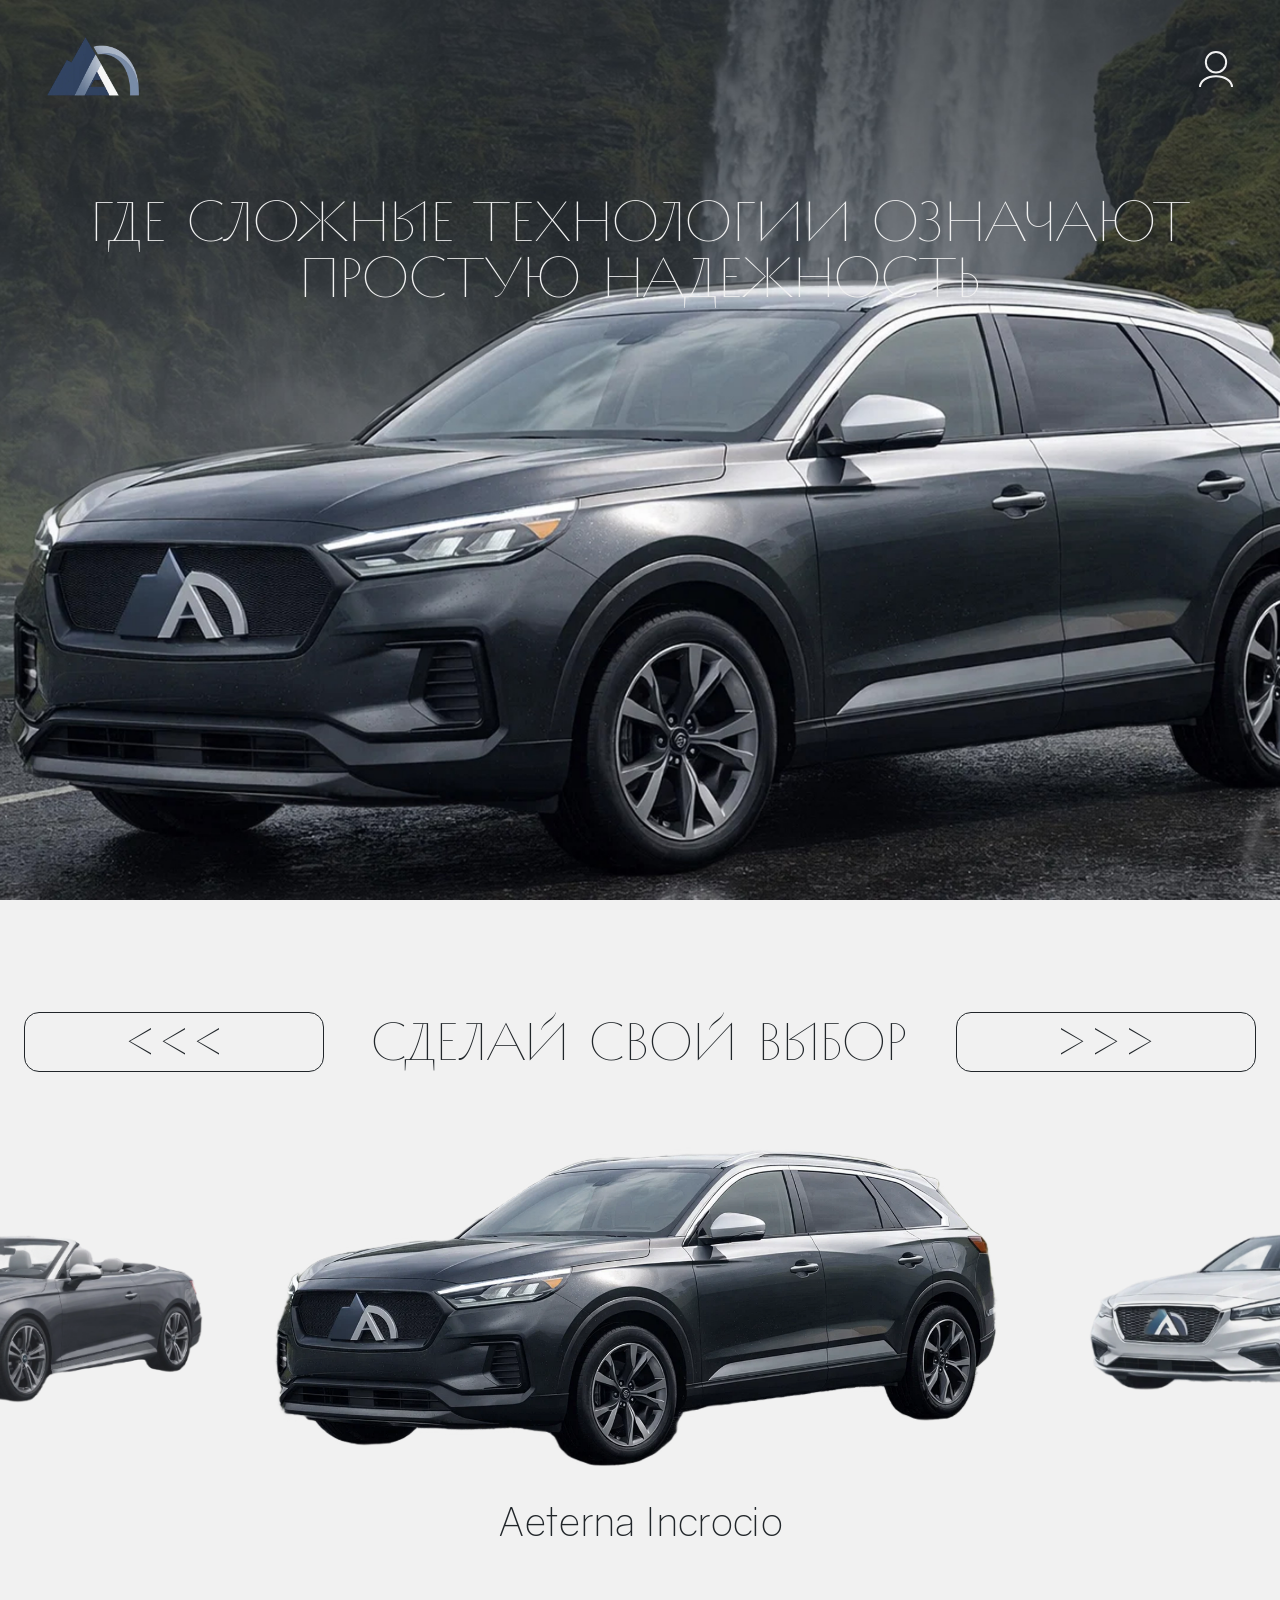
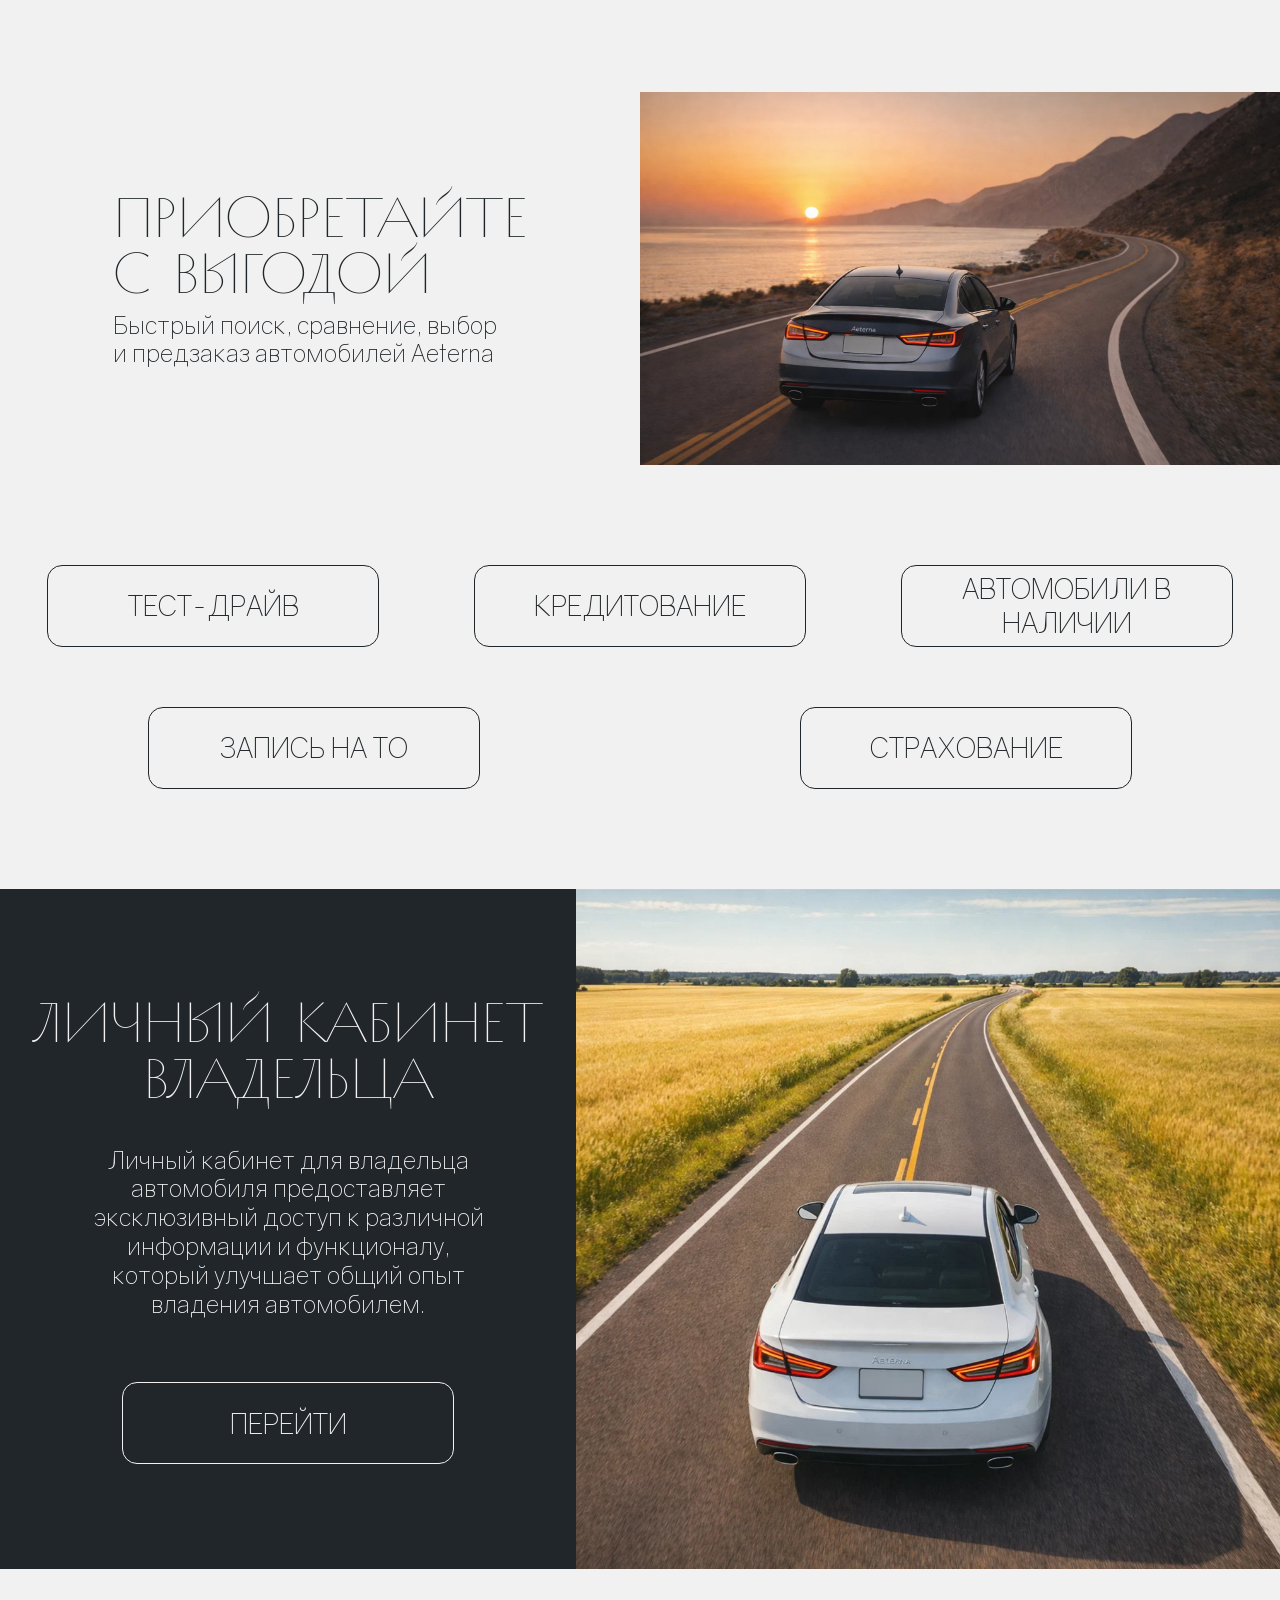
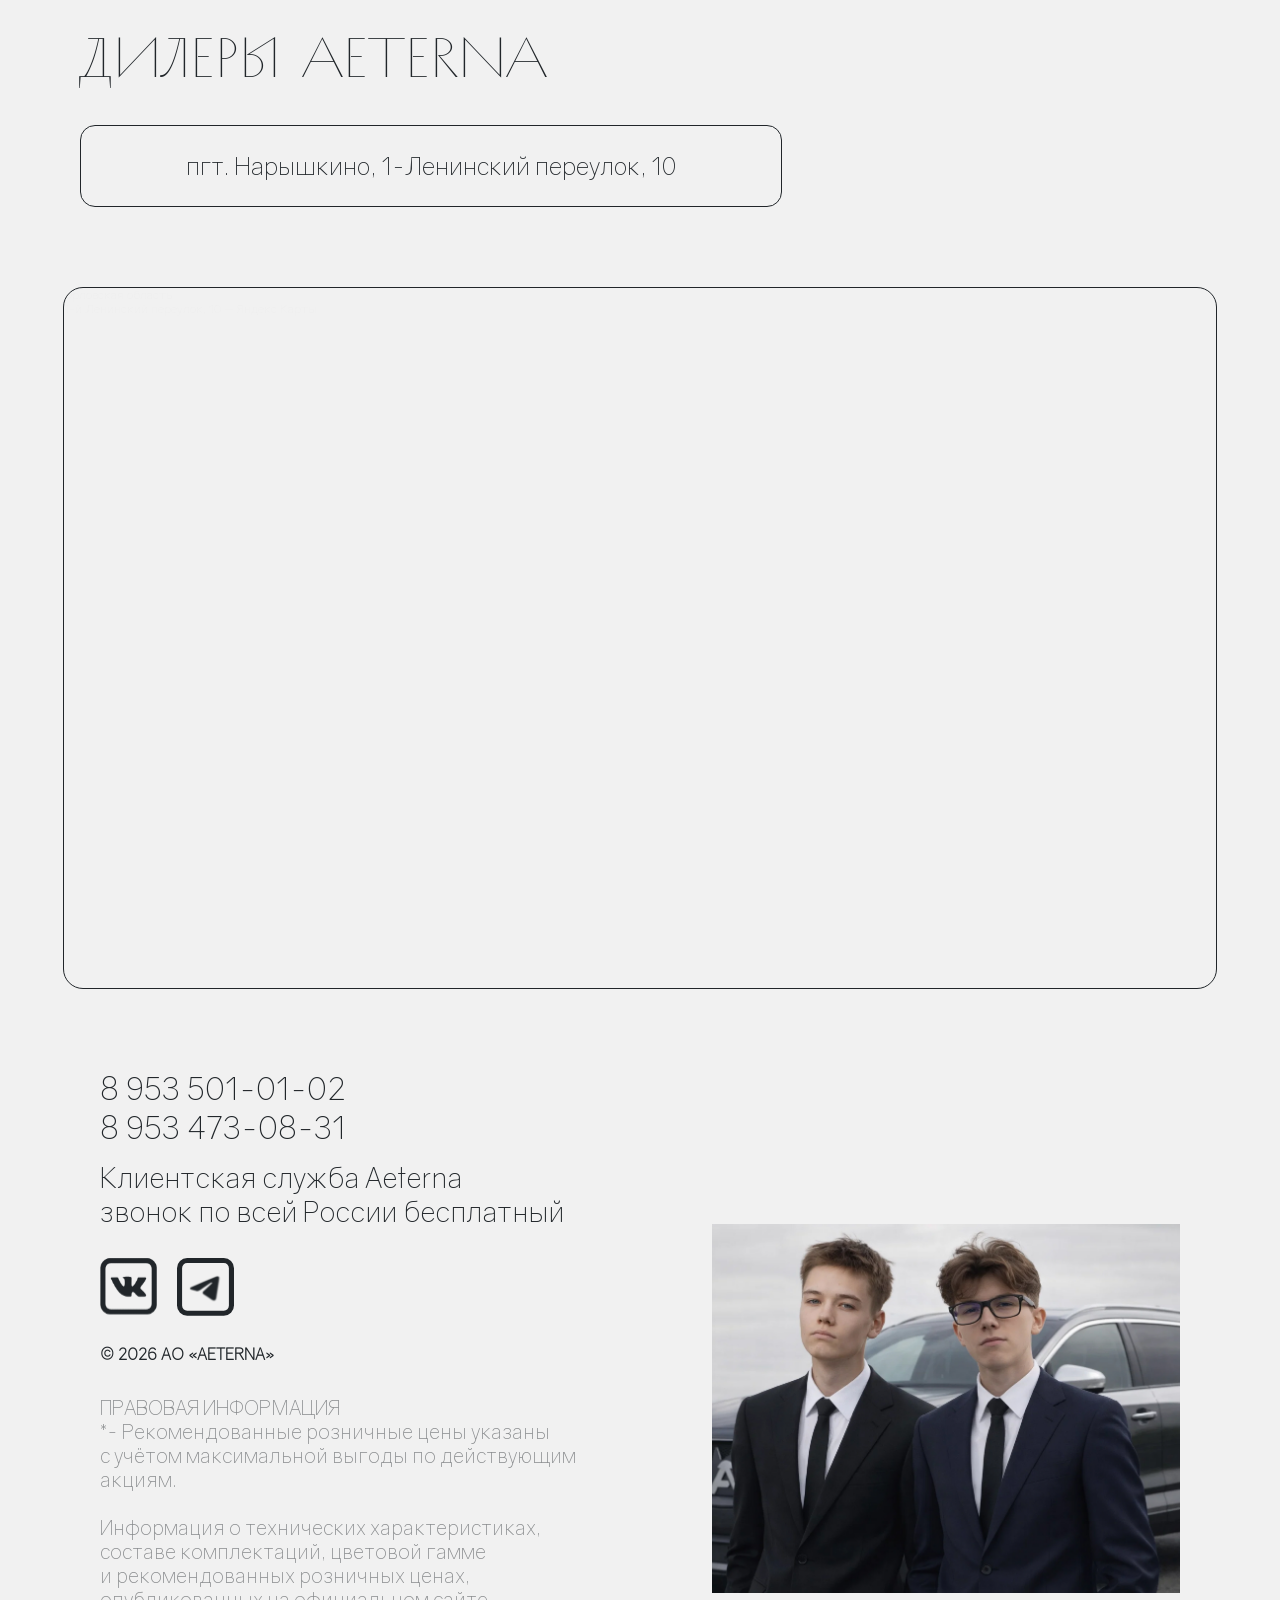
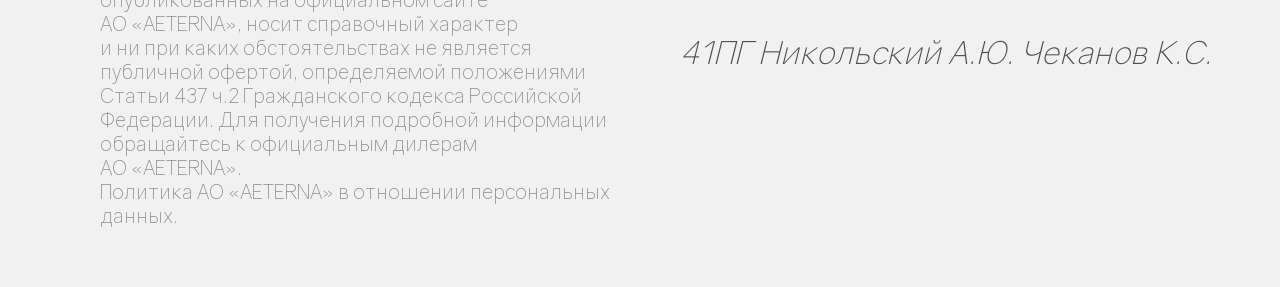
==== commit a65c6e03: "apply BEM naming and little adaptation fix" ====
--- a/index.html
+++ b/index.html
@@ -15,78 +15,78 @@
 <body>
     <main>
         <section class="hero">
-            <div class="hero-top">
-                <a href="#" class="logo">
+            <div class="hero__top">
+                <a href="#" class="hero__logo">
                     <img src="images/favicon.svg" alt="Aeterna" loading="lazy">
                 </a>
-                <a href="/profile" class="user-link" data-modal="auth">
+                <a href="/profile" class="hero__user-link" data-modal="auth">
                     <img src="images/user.svg" alt="Личный кабинет" loading="lazy">
                 </a>
             </div>
-            <div class="hero-content">
-                <h1>ГДЕ СЛОЖНЫЕ ТЕХНОЛОГИИ ОЗНАЧАЮТ ПРОСТУЮ НАДЕЖНОСТЬ</h1>
-            </div>
-        </section>
+            <div class="hero__content">
+                <h1 class="hero__title">ГДЕ СЛОЖНЫЕ ТЕХНОЛОГИИ ОЗНАЧАЮТ ПРОСТУЮ НАДЕЖНОСТЬ</h1>
+            </div>
+        </section>
+
         <section class="models" id="models-section">
-            <div class="model-top">
-                <button type="button" class="top-button" data-carousel-prev aria-controls="models-carousel" aria-label="Предыдущая модель"><<<</button>
-                <h2>СДЕЛАЙ СВОЙ ВЫБОР</h2>
-                <button type="button" class="top-button" data-carousel-next aria-controls="models-carousel" aria-label="Следующая модель">>>></button>
-            </div>
-            <div class="models-viewport" id="models-carousel">
-                <div class="models-track">
-                    <div class="model-slide"
-                        data-model="celeste">
-                        <a href="#" class="model-link" data-modal="car">
-                            <figure>
-                                <img src="images/celeste.png" alt="Aeterna Celeste" loading="lazy">
-                                <figcaption>Aeterna Celeste</figcaption>
+            <div class="models__top">
+                <button type="button" class="models__top-button" data-carousel-prev aria-controls="models-carousel" aria-label="Предыдущая модель"><<<</button>
+                <h2 class="models__title">СДЕЛАЙ СВОЙ ВЫБОР</h2>
+                <button type="button" class="models__top-button" data-carousel-next aria-controls="models-carousel" aria-label="Следующая модель">>>></button>
+            </div>
+            <div class="models__viewport" id="models-carousel">
+                <div class="models__track">
+                    <div class="models__slide" data-model="celeste">
+                        <a href="#" class="models__slide-link" data-modal="car">
+                            <figure class="models__figure">
+                                <img src="images/celeste.png" alt="Aeterna Celeste" class="models__image" loading="lazy">
+                                <figcaption class="models__caption">Aeterna Celeste</figcaption>
                             </figure>
                         </a>
                     </div>
-                    <div class="model-slide"
-                        data-model="incrocio">
-                        <a href="#" class="model-link" data-modal="car">
-                            <figure>
-                                <img src="images/incrocio.png" alt="Aeterna Incrocio" loading="lazy">
-                                <figcaption>Aeterna Incrocio</figcaption>
+                    <div class="models__slide" data-model="incrocio">
+                        <a href="#" class="models__slide-link" data-modal="car">
+                            <figure class="models__figure">
+                                <img src="images/incrocio.png" alt="Aeterna Incrocio" class="models__image" loading="lazy">
+                                <figcaption class="models__caption">Aeterna Incrocio</figcaption>
                             </figure>
                         </a>
                     </div>
-                    <div class="model-slide"
-                        data-model="berlina">
-                        <a href="#" class="model-link" data-modal="car">
-                            <figure>
-                                <img src="images/berlina.png" alt="Aeterna Berlina" loading="lazy">
-                                <figcaption>Aeterna Berlina</figcaption>
+                    <div class="models__slide" data-model="berlina">
+                        <a href="#" class="models__slide-link" data-modal="car">
+                            <figure class="models__figure">
+                                <img src="images/berlina.png" alt="Aeterna Berlina" class="models__image" loading="lazy">
+                                <figcaption class="models__caption">Aeterna Berlina</figcaption>
                             </figure>
                         </a>
                     </div>
                 </div>
             </div>
         </section>
+
         <section class="benefits">
-            <div class="benefits-top">
-                <div class="benefits-text">
-                    <h2>ПРИОБРЕТАЙТЕ<br>С ВЫГОДОЙ</h2>
-                    <p>Быстрый поиск, сравнение, выбор<br>и предзаказ автомобилей Aeterna</p>
-                </div>
-                <img src="images/rode1.jpg" alt="Aeterna Berlina на фоне заката" loading="lazy">
-            </div>
-            <div class="benefits-buttons-top">
+            <div class="benefits__top">
+                <div class="benefits__text">
+                    <h2 class="benefits__title">ПРИОБРЕТАЙТЕ<br>С ВЫГОДОЙ</h2>
+                    <p class="benefits__description">Быстрый поиск, сравнение, выбор<br>и предзаказ автомобилей Aeterna</p>
+                </div>
+                <img src="images/rode1.jpg" alt="Aeterna Berlina на фоне заката" class="benefits__image" loading="lazy">
+            </div>
+            <div class="benefits__buttons-top">
                 <a href="#" class="button">ТЕСТ-ДРАЙВ</a>
                 <a href="#" class="button">КРЕДИТОВАНИЕ</a>
                 <a href="#models-section" class="button">АВТОМОБИЛИ В НАЛИЧИИ</a>
             </div>
-            <div class="benefits-buttons-bottom">
+            <div class="benefits__buttons-bottom">
                 <a href="#" class="button">ЗАПИСЬ НА ТО</a>
                 <a href="#" class="button">СТРАХОВАНИЕ</a>
             </div>
         </section>
+
         <section class="cabinet">
-            <div class="cabinet-left">
-                <h2>ЛИЧНЫЙ КАБИНЕТ<br>ВЛАДЕЛЬЦА</h2>
-                <p>Личный кабинет для владельца<br>
+            <div class="cabinet__left">
+                <h2 class="cabinet__title">ЛИЧНЫЙ КАБИНЕТ<br>ВЛАДЕЛЬЦА</h2>
+                <p class="cabinet__description">Личный кабинет для владельца<br>
                     автомобиля предоставляет<br>
                     эксклюзивный доступ к различной<br>
                     информации и функционалу,<br>
@@ -94,16 +94,15 @@
                     владения автомобилем.</p>
                 <a href="/profile" class="button" data-modal="auth">ПЕРЕЙТИ</a>
             </div>
-            <img src="images/rode2.jpg" alt="Aeterna Berlina на фоне заката" loading="lazy">
-        </section>
+            <img src="images/rode2.jpg" alt="Aeterna Berlina на фоне заката" class="cabinet__image" loading="lazy">
+        </section>
+
         <section class="dealers">
-            <h2>ДИЛЕРЫ AETERNA</h2>
-            <a href="https://yandex.com/maps/-/CPR5BLJr"
-            target="_blank"
-            rel="noopener">
+            <h2 class="dealers__title">ДИЛЕРЫ AETERNA</h2>
+            <a href="https://yandex.com/maps/-/CPR5BLJr" class="dealers__address" target="_blank" rel="noopener noreferrer">
                 пгт. Нарышкино, 1-Ленинский переулок, 10
             </a>
-            <div class="map">
+            <div class="dealers__map">
                 <div style="position:relative;overflow:hidden;">
                     <a href="https://yandex.com/maps/10772/oryol-oblast/?utm_medium=mapframe&utm_source=maps" 
                     style="color:#eee;font-size:12px;position:absolute;top:0px;">Орловская область</a>
@@ -122,27 +121,28 @@
             </div>
         </section>
     </main>
-    <footer>
-        <div class="footer-left">
-            <div class="footer-contacts">
-                <p class="phones">
+
+    <footer class="footer">
+        <div class="footer__left">
+            <div class="footer__contacts">
+                <p class="footer__phones">
                     8 953 501-01-02<br>8 953 473-08-31
                 </p>
-                <p class="service">
+                <p class="footer__service">
                     Клиентская служба Aeterna<br>звонок по всей России бесплатный
                 </p>
             </div>
-            <div class="footer-social">
-                <a href="https://vk.com/kostranzes" class="social-link" target="_blank">
+            <div class="footer__social">
+                <a href="https://vk.com/kostranzes" class="footer__social-link" target="_blank" rel="noopener noreferrer">
                     <img src="images/vk.svg" alt="Мы во ВКонтакте" loading="lazy">
                 </a>
-                <a href="https://t.me/ne_r0mAAshka" class="social-link" target="_blank">
+                <a href="https://t.me/ne_r0mAAshka" class="footer__social-link" target="_blank" rel="noopener noreferrer">
                     <img src="images/telegram.svg" alt="Мы в Telegram" loading="lazy">
                 </a>
             </div>
-            <div class="footer-legal">
-                <h3>&copy; 2026 АО «AETERNA»</h3>
-                <p>
+            <div class="footer__legal">
+                <h3 class="footer__copyright">&copy; 2026 АО «AETERNA»</h3>
+                <p class="footer__legal-text">
                     ПРАВОВАЯ ИНФОРМАЦИЯ<br>
                     *- Рекомендованные розничные цены указаны с учётом максимальной 
                     выгоды по действующим акциям.<br><br>
@@ -154,155 +154,163 @@
                     Гражданского кодекса Российской Федерации. Для получения 
                     подробной информации обращайтесь к официальным дилерам 
                     АО «AETERNA».<br>
-                    Политика АО «AETERNA» в отношении персональных данных.</p>
-            </div>
-        </div>
-        <div class="developers">
+                    Политика АО «AETERNA» в отношении персональных данных.
+                </p>
+            </div>
+        </div>
+        <div class="footer__developers">
             <img src="images/successful-success.jpg" alt="Величайшие разрабы данного шедевра" loading="lazy">
-            <p>41ПГ Никольский А.Ю. Чеканов К.С.</p>
+            <p class="footer__developers-text">41ПГ Никольский А.Ю. Чеканов К.С.</p>
         </div>
     </footer>
+
     <div class="modal" id="auth-modal" aria-hidden="true" role="dialog" aria-modal="true" aria-labelledby="auth-title">
-        <div class="modal-overlay"></div>
-        <div class="modal-dialog">
-            <button class="modal-close" aria-label="Закрыть">×</button>
-            <div class="modal-header">
-                <img src="images/favicon.svg" alt="" class="modal-icon" loading="lazy">
-                <h2>АВТОРИЗАЦИЯ</h2>
-            </div>
-            <form class="modal-form">
-                <input type="text" id="auth-login" placeholder="Телефон/email" required>
-                <input type="password" id="auth-password" placeholder="Пароль" required>
-                <button type="submit" class="btn-primary">Войти</button>
-            </form>
-            <div class="modal-footer">
-                <a href="#reg-modal" class="modal-switch">
-                    <span class="modal-pointer">Зарегистрироваться</span>
-                </a>
-                <a href="#forgot-modal" class="modal-switch">
-                    <span class="modal-pointer">Забыли пароль?</span>
-                </a>
-                <a href="#" class="modal-social">
-                    <span class="modal-pointer">Войти через Telegram</span>
-                </a>
-            </div>
-        </div>
-    </div>
+        <div class="modal__overlay"></div>
+        <div class="modal__dialog">
+            <button class="modal__close" aria-label="Закрыть">×</button>
+            <div class="modal__header">
+                <img src="images/favicon.svg" alt="" class="modal__icon" loading="lazy">
+                <h2 class="modal__title" id="auth-title">АВТОРИЗАЦИЯ</h2>
+            </div>
+            <form class="modal__form">
+                <input type="text" id="auth-login" class="modal__input" placeholder="Телефон/email" required>
+                <input type="password" id="auth-password" class="modal__input" placeholder="Пароль" required>
+                <button type="submit" class="modal__btn">Войти</button>
+            </form>
+            <div class="modal__footer">
+                <a href="#reg-modal" class="modal__switch">
+                    <span class="modal__pointer">Зарегистрироваться</span>
+                </a>
+                <a href="#forgot-modal" class="modal__switch">
+                    <span class="modal__pointer">Забыли пароль?</span>
+                </a>
+                <a href="#" class="modal__social">
+                    <span class="modal__pointer">Войти через Telegram</span>
+                </a>
+            </div>
+        </div>
+    </div>
+
     <div class="modal" id="reg-modal" aria-hidden="true" role="dialog" aria-modal="true" aria-labelledby="reg-title">
-        <div class="modal-overlay"></div>
-        <div class="modal-dialog">
-            <button class="modal-close" aria-label="Закрыть">×</button>
-            <div class="modal-header">
-                <img src="images/favicon.svg" alt="" class="modal-icon" loading="lazy">
-                <h2>РЕГИСТРАЦИЯ</h2>
-            </div>
-            <form class="modal-form">
-                <input type="text" id="reg-name" placeholder="Имя" required>
-                <input type="text" id="reg-surname" placeholder="Фамилия" required>
-                <input type="tel" id="reg-phone" placeholder="Телефон" required>
-                <input type="email" id="reg-email" placeholder="Email" required>
-                <input type="password" id="reg-password" placeholder="Пароль" required>
-                <button type="submit" class="btn-primary">Зарегистрироваться</button>
-            </form>
-            <div class="modal-footer">
-                <a href="#auth-modal" class="modal-switch">
-                    <span class="modal-pointer">Уже есть аккаунт? Войти</span>
-                </a>
-                <a href="#" class="modal-social">
-                    <span class="modal-pointer">Зарегистрироваться через Telegram</span>
-                </a>
-            </div>
-        </div>
-    </div>
+        <div class="modal__overlay"></div>
+        <div class="modal__dialog">
+            <button class="modal__close" aria-label="Закрыть">×</button>
+            <div class="modal__header">
+                <img src="images/favicon.svg" alt="" class="modal__icon" loading="lazy">
+                <h2 class="modal__title" id="reg-title">РЕГИСТРАЦИЯ</h2>
+            </div>
+            <form class="modal__form">
+                <input type="text" id="reg-name" class="modal__input" placeholder="Имя" required>
+                <input type="text" id="reg-surname" class="modal__input" placeholder="Фамилия" required>
+                <input type="tel" id="reg-phone" class="modal__input" placeholder="Телефон" required>
+                <input type="email" id="reg-email" class="modal__input" placeholder="Email" required>
+                <input type="password" id="reg-password" class="modal__input" placeholder="Пароль" required>
+                <button type="submit" class="modal__btn">Зарегистрироваться</button>
+            </form>
+            <div class="modal__footer">
+                <a href="#auth-modal" class="modal__switch">
+                    <span class="modal__pointer">Уже есть аккаунт? Войти</span>
+                </a>
+                <a href="#" class="modal__social">
+                    <span class="modal__pointer">Зарегистрироваться через Telegram</span>
+                </a>
+            </div>
+        </div>
+    </div>
+
     <div class="modal" id="forgot-modal" aria-hidden="true" role="dialog" aria-modal="true" aria-labelledby="forgot-title">
-        <div class="modal-overlay"></div>
-        <div class="modal-dialog">
-            <button class="modal-close" aria-label="Закрыть">×</button>
-            <div class="modal-header">
-                <img src="images/favicon.svg" alt="" class="modal-icon" loading="lazy">
-                <h2>ВОССТАНОВЛЕНИЕ ПАРОЛЯ</h2>
-            </div>
-            <form class="modal-form">
-                <input type="email" id="forgot-email" placeholder="Email" required autocomplete="email">
-                <button type="button" class="btn-primary" id="send-code-btn">Отправить код</button>
-            </form>
-            <div class="modal-footer">
-                <a href="#auth-modal" class="modal-switch">
-                    <span class="modal-pointer">Вернуться к авторизации</span>
-                </a>
-            </div>
-        </div>
-    </div>
+        <div class="modal__overlay"></div>
+        <div class="modal__dialog">
+            <button class="modal__close" aria-label="Закрыть">×</button>
+            <div class="modal__header">
+                <img src="images/favicon.svg" alt="" class="modal__icon" loading="lazy">
+                <h2 class="modal__title" id="forgot-title">ВОССТАНОВЛЕНИЕ ПАРОЛЯ</h2>
+            </div>
+            <form class="modal__form">
+                <input type="email" id="forgot-email" class="modal__input" placeholder="Email" required autocomplete="email">
+                <button type="button" class="modal__btn" id="send-code-btn">Отправить код</button>
+            </form>
+            <div class="modal__footer">
+                <a href="#auth-modal" class="modal__switch">
+                    <span class="modal__pointer">Вернуться к авторизации</span>
+                </a>
+            </div>
+        </div>
+    </div>
+
     <div class="modal" id="forgot-code-modal" aria-hidden="true" role="dialog" aria-modal="true" aria-labelledby="forgot-code-title">
-        <div class="modal-overlay"></div>
-        <div class="modal-dialog">
-            <button class="modal-close" aria-label="Закрыть">×</button>
-            <div class="modal-header">
-                <img src="images/favicon.svg" alt="" class="modal-icon" loading="lazy">
-                <h2>ВОССТАНОВЛЕНИЕ ПАРОЛЯ</h2>
-            </div>
-            <form class="modal-form">
-                <div class="otp-container">
-                    <input type="text" class="otp-input" maxlength="1" inputmode="numeric" pattern="[0-9]" autocomplete="off" required>
-                    <input type="text" class="otp-input" maxlength="1" inputmode="numeric" pattern="[0-9]" autocomplete="off" required>
-                    <input type="text" class="otp-input" maxlength="1" inputmode="numeric" pattern="[0-9]" autocomplete="off" required>
-                    <input type="text" class="otp-input" maxlength="1" inputmode="numeric" pattern="[0-9]" autocomplete="off" required>
-                    <input type="text" class="otp-input" maxlength="1" inputmode="numeric" pattern="[0-9]" autocomplete="off" required>
-                    <input type="text" class="otp-input" maxlength="1" inputmode="numeric" pattern="[0-9]" autocomplete="off" required>
-                </div>
-                <button type="button" class="btn-primary" id="verify-code-btn">Подтвердить</button>
-            </form>
-            <div class="modal-footer">
-                <a href="#forgot-modal" class="modal-switch">
-                    <span class="modal-pointer">Отправить код повторно</span>
-                </a>
-            </div>
-        </div>
-    </div>
+        <div class="modal__overlay"></div>
+        <div class="modal__dialog">
+            <button class="modal__close" aria-label="Закрыть">×</button>
+            <div class="modal__header">
+                <img src="images/favicon.svg" alt="" class="modal__icon" loading="lazy">
+                <h2 class="modal__title" id="forgot-code-title">ВОССТАНОВЛЕНИЕ ПАРОЛЯ</h2>
+            </div>
+            <form class="modal__form">
+                <div class="modal__otp-container">
+                    <input type="text" class="modal__otp-input" maxlength="1" inputmode="numeric" pattern="[0-9]" autocomplete="off" required>
+                    <input type="text" class="modal__otp-input" maxlength="1" inputmode="numeric" pattern="[0-9]" autocomplete="off" required>
+                    <input type="text" class="modal__otp-input" maxlength="1" inputmode="numeric" pattern="[0-9]" autocomplete="off" required>
+                    <input type="text" class="modal__otp-input" maxlength="1" inputmode="numeric" pattern="[0-9]" autocomplete="off" required>
+                    <input type="text" class="modal__otp-input" maxlength="1" inputmode="numeric" pattern="[0-9]" autocomplete="off" required>
+                    <input type="text" class="modal__otp-input" maxlength="1" inputmode="numeric" pattern="[0-9]" autocomplete="off" required>
+                </div>
+                <button type="button" class="modal__btn" id="verify-code-btn">Подтвердить</button>
+            </form>
+            <div class="modal__footer">
+                <a href="#forgot-modal" class="modal__switch">
+                    <span class="modal__pointer">Отправить код повторно</span>
+                </a>
+            </div>
+        </div>
+    </div>
+
     <div class="modal" id="forgot-newpass-modal" aria-hidden="true" role="dialog" aria-modal="true" aria-labelledby="forgot-newpass-title">
-        <div class="modal-overlay"></div>
-        <div class="modal-dialog">
-            <button class="modal-close" aria-label="Закрыть">×</button>
-            <div class="modal-header">
-                <img src="images/favicon.svg" alt="" class="modal-icon" loading="lazy">
-                <h2>ВОССТАНОВЛЕНИЕ ПАРОЛЯ</h2>
-            </div>
-            <form class="modal-form">
-                <input type="password" id="new-password" placeholder="Новый пароль" required>
-                <input type="password" id="confirm-password" placeholder="Подтвердите пароль" required>
-                <button type="submit" class="btn-primary">Сменить пароль</button>
-            </form>
-        </div>
-    </div>
-    <div class="modal" id="car-modal" aria-hidden="true" role="dialog" aria-modal="true" aria-labelledby="car-title">
-        <div class="modal-overlay"></div>
-        <div class="modal-dialog car-modal-dialog">
-            <button class="modal-close" aria-label="Закрыть">×</button>
-            <div class="car-modal-inner">
-                <div class="car-left">
-                    <div class="car-slider swiper">
+        <div class="modal__overlay"></div>
+        <div class="modal__dialog">
+            <button class="modal__close" aria-label="Закрыть">×</button>
+            <div class="modal__header">
+                <img src="images/favicon.svg" alt="" class="modal__icon" loading="lazy">
+                <h2 class="modal__title" id="forgot-newpass-title">ВОССТАНОВЛЕНИЕ ПАРОЛЯ</h2>
+            </div>
+            <form class="modal__form">
+                <input type="password" id="new-password" class="modal__input" placeholder="Новый пароль" required>
+                <input type="password" id="confirm-password" class="modal__input" placeholder="Подтвердите пароль" required>
+                <button type="submit" class="modal__btn">Сменить пароль</button>
+            </form>
+        </div>
+    </div>
+
+    <div class="modal modal--car" id="car-modal" aria-hidden="true" role="dialog" aria-modal="true" aria-labelledby="car-title">
+        <div class="modal__overlay"></div>
+        <div class="modal__dialog">
+            <button class="modal__close" aria-label="Закрыть">×</button>
+            <div class="modal__car-inner">
+                <div class="modal__car-left">
+                    <div class="modal__car-slider swiper">
                         <div class="swiper-wrapper" id="car-slider-wrapper"></div>
                         <div class="swiper-button-next"></div>
                         <div class="swiper-button-prev"></div>
                     </div>
-                    <div class="car-buttons">
-                        <a href="#" class="car-btn" id="consult-btn">КОНСУЛЬТАЦИЯ</a>
-                        <a href="#" class="car-btn" id="testdrive-btn">ТЕСТ-ДРАЙВ</a>
-                    </div>
-                </div>
-                <div class="car-right">
-                    <h2 id="car-title"></h2>
-                    <p id="car-spec-line" class="car-spec-line"></p>
-                    <div class="car-description" id="car-description"></div>
-                    <div class="car-price" id="car-price"></div>
-                    <div class="car-tech">
-                        <h3>ТЕХНИЧЕСКИЕ ХАРАКТЕРИСТИКИ</h3>
-                        <div class="tech-list" id="tech-list"></div>
-                    </div>
-                </div>
-            </div>
-        </div>
-    </div>
+                    <div class="modal__car-buttons">
+                        <a href="#" class="modal__car-btn" id="consult-btn">КОНСУЛЬТАЦИЯ</a>
+                        <a href="#" class="modal__car-btn" id="testdrive-btn">ТЕСТ-ДРАЙВ</a>
+                    </div>
+                </div>
+                <div class="modal__car-right">
+                    <h2 id="car-title" class="modal__car-title"></h2>
+                    <p id="car-spec-line" class="modal__car-spec"></p>
+                    <div id="car-description" class="modal__car-description"></div>
+                    <div id="car-price" class="modal__car-price"></div>
+                    <div class="modal__car-tech">
+                        <h3 class="modal__car-tech-title">ТЕХНИЧЕСКИЕ ХАРАКТЕРИСТИКИ</h3>
+                        <div class="modal__tech-list" id="tech-list"></div>
+                    </div>
+                </div>
+            </div>
+        </div>
+    </div>
+
     <script src="https://cdn.jsdelivr.net/npm/swiper@11/swiper-bundle.min.js"></script>
 </body>
 </html>
--- a/css/style.css
+++ b/css/style.css
@@ -57,55 +57,55 @@
     min-height: 100vh;
 }
 
-.hero-top {
+.hero__top {
     display: flex;
     justify-content: space-between;
     align-items: center;
     padding: 2.3125rem 2.9375rem;
 }
 
-.logo img {
+.hero__logo img {
     height: 3.9375rem;
     display: block;
 }
 
-.user-link img {
+.hero__user-link img {
     height: 2.25rem;
     display: block;
 }
 
-.hero-content {
+.hero__content {
     padding-top: 3.5rem;
     display: flex;
     align-items: center;
     justify-content: center;
 }
 
-.hero h1 {
+.hero__title {
     font-family: 'TT Ricordi Allegria', sans-serif;
     font-size: 3.5rem;
     letter-spacing: 0;
     line-height: 1;
     font-weight: 300;
-}
-
-.model-top {
+    padding-inline: 0.625rem;
+}
+
+.models__top {
     padding-top: 7rem;
     display: flex;
     justify-content: space-around;
     align-items: center;
 }
 
-.model-top h2 {
+.models__title {
     font-family: 'TT Ricordi Allegria', sans-serif;
-    font-size: 3rem;
+    font-size: 3.25rem;
     font-weight: 300;
     letter-spacing: 0;
     line-height: 1;
-    font-size: clamp(2rem, 4.2vw, 3.5rem);
-}
-
-.top-button {
+}
+
+.models__top-button {
     display: flex;
     align-items: center;
     justify-content: center;
@@ -122,7 +122,7 @@
     transition: all 0.3s ease;
 }
 
-.models-viewport {
+.models__viewport {
     --carousel-move-duration: 0.55s;
     --carousel-move-ease: cubic-bezier(0.25, 0.1, 0.25, 1);
     --carousel-active-inner-nudge: 0px;
@@ -137,33 +137,33 @@
     touch-action: none;
 }
 
-.models-viewport:focus-visible {
+.models__viewport:focus-visible {
     outline: 2px solid #21262A;
     outline-offset: 4px;
 }
 
-.models-viewport.wheel-dragging {
+.models__viewport--dragging {
     cursor: grabbing;
     user-select: none;
 }
 
-.models-viewport.wheel-dragging .model-slide,
-.models-viewport.wheel-skip-transition .model-slide,
-.models-viewport.wheel-dragging .model-slide figure,
-.models-viewport.wheel-skip-transition .model-slide figure,
-.models-viewport.wheel-dragging .model-slide figcaption,
-.models-viewport.wheel-skip-transition .model-slide figcaption {
+.models__viewport--dragging .models__slide,
+.models__viewport--skip-transition .models__slide,
+.models__viewport--dragging .models__figure,
+.models__viewport--skip-transition .models__figure,
+.models__viewport--dragging .models__caption,
+.models__viewport--skip-transition .models__caption {
     transition: none;
 }
 
-.models-track {
+.models__track {
     position: relative;
     width: 100%;
     min-height: clamp(27.5rem, 45vh, 45rem);
     margin: 0 auto;
 }
 
-.model-slide {
+.models__slide {
     --wheel-x: 0;
 
     position: absolute;
@@ -175,17 +175,17 @@
     transform: translateX(-50%) translateX(calc(var(--wheel-x, 0) * var(--wheel-slot) + var(--wheel-drag, 0px)));
 }
 
-.model-slide > a {
+.models__slide-link {
     display: block;
     color: inherit;
 }
 
-.model-slide[data-wheel-depth="2"] > a,
-.model-slide[data-wheel-depth="3"] > a {
+.models__slide[data-wheel-depth="2"] .models__slide-link,
+.models__slide[data-wheel-depth="3"] .models__slide-link {
     pointer-events: none;
 }
 
-.model-slide figure {
+.models__figure {
     margin: 0;
     text-align: center;
     transform-origin: 50% 100%;
@@ -196,12 +196,12 @@
         filter var(--carousel-move-duration) ease;
 }
 
-.model-slide img {
+.models__image {
     width: 100%;
     display: block;
 }
 
-.model-slide figcaption {
+.models__caption {
     margin-top: 1.25rem;
     font-size: 1.5rem;
     letter-spacing: 0;
@@ -213,53 +213,53 @@
         visibility var(--carousel-move-duration);
 }
 
-.model-slide[data-wheel-depth="0"] figure {
+.models__slide[data-wheel-depth="0"] .models__figure {
     transform: translateX(var(--carousel-active-inner-nudge)) scale(1.65) translateY(3.25rem);
     opacity: 1;
     filter: none;
 }
 
-.model-slide[data-wheel-depth="1"] figure {
+.models__slide[data-wheel-depth="1"] .models__figure {
     transform: scale(0.9) translateY(-2.5rem);
     opacity: 0.92;
     filter: brightness(0.96);
 }
 
-.model-slide[data-wheel-depth="2"] figure {
+.models__slide[data-wheel-depth="2"] .models__figure {
     transform: scale(0.76) translateY(-3.25rem);
     opacity: 0.62;
     filter: brightness(0.88);
 }
 
-.model-slide[data-wheel-depth="3"] figure {
+.models__slide[data-wheel-depth="3"] .models__figure {
     transform: scale(0.64) translateY(-3.625rem);
     opacity: 0.45;
     filter: brightness(0.82);
 }
 
-.model-slide:not([data-wheel-depth="0"]) figcaption {
+.models__slide:not([data-wheel-depth="0"]) .models__caption {
     opacity: 0;
     visibility: hidden;
     overflow: hidden;
     pointer-events: none;
 }
 
-.model-slide[data-wheel-depth="0"] figcaption {
+.models__slide[data-wheel-depth="0"] .models__caption {
     opacity: 1;
     visibility: visible;
 }
 
-.benefits-text {
+.benefits__text {
     margin: 0 auto;
 }
 
-.benefits-top {
+.benefits__top {
     display: flex;
     justify-content: space-between;
     align-items: center;
 }
 
-.benefits-text h2 {
+.benefits__title {
     font-family: 'TT Ricordi Allegria', sans-serif;
     font-size: 3.5rem;
     font-weight: 300;
@@ -267,16 +267,16 @@
     line-height: 1;
 }
 
-.benefits-text p {
+.benefits__description {
     margin-top: 0.625rem;
     font-size: 1.5rem;
 }
 
-.benefits-top img {
+.benefits__image {
     width: 50%;
 }
 
-.benefits-buttons-top {
+.benefits__buttons-top {
     padding-top: 6.25rem;
     padding-bottom: 3.75rem;
     display: flex;
@@ -284,7 +284,7 @@
     align-items: center;
 }
 
-.benefits-buttons-bottom {
+.benefits__buttons-bottom {
     padding-bottom: 6.25rem;
     gap: 20rem;
     display: flex;
@@ -317,15 +317,17 @@
     background: #21262A;
 }
 
-.cabinet-left {
+.cabinet__left {
+    margin: 0 auto;
     display: flex;
     flex-direction: column;
-    align-items: start;
+    align-items: center;
     justify-content: center;
-    padding-left: 5rem;
-}
-
-.cabinet-left h2 {
+    text-align: center;
+    padding: 2.5rem 1rem;
+}
+
+.cabinet__title {
     font-family: 'TT Ricordi Allegria', sans-serif;
     font-size: 3.5rem;
     font-weight: 300;
@@ -334,22 +336,22 @@
     margin-bottom: 2.5rem;
 }
 
-.cabinet-left p {
+.cabinet__description {
     font-size: 1.5rem;
-    margin-bottom: 8.75rem;
-}
-
-.cabinet-left .button {
+    margin-bottom: 4rem;
+}
+
+.cabinet__left .button {
     color: #F1F1F1;
     border-color: #F1F1F1;
     transition: all 0.5s ease;
 }
 
-.cabinet img {
+.cabinet__image {
     width: 55%;
 }
 
-.dealers h2 {
+.dealers__title {
     margin: 3.75rem 0 2.5rem;
     padding-left: 5rem;
     font-family: 'TT Ricordi Allegria', sans-serif;
@@ -359,7 +361,7 @@
     line-height: 1;
 }
 
-.dealers a {
+.dealers__address {
     display: flex;
     align-items: center;
     justify-content: center;
@@ -373,7 +375,7 @@
     transition: all 0.4s ease;
 }
 
-.map {
+.dealers__map {
     margin: 5rem auto;
     border: 0.0625rem solid #21262A;
     width: 90%;
@@ -382,24 +384,24 @@
     overflow: hidden;
 }
 
-.map > div {
+.dealers__map > div {
     height: 100%;
 }
 
-.map iframe {
+.dealers__map iframe {
     display: block;
     width: 100%;
     height: 100%;
     border: 0;
 }
 
-footer {
+.footer {
     display: flex;
     justify-content: space-between;
     padding-bottom: 3.75rem;
 }
 
-.footer-left {
+.footer__left {
     display: flex;
     flex-direction: column;
     align-items: flex-start;
@@ -407,43 +409,43 @@
     padding-left: 6.25rem;
 }
 
-.footer-contacts {
+.footer__contacts {
     display: flex;
     flex-direction: column;
     gap: 0.9375rem;
     margin-bottom: 1.875rem;
 }
 
-.phones {
+.footer__phones {
     font-size: 2rem;
 }
 
-.service {
+.footer__service {
     font-size: 1.75rem;
 }
 
-.footer-social {
+.footer__social {
     display: flex;
     gap: 1.25rem;
     margin-bottom: 1.5625rem;
 }
 
-.social-link img {
+.footer__social-link img {
     width: 3.5625rem;
     transition: transform 0.3s ease;
 }
 
-.footer-legal h3 {
+.footer__legal h3 {
     font-size: 1rem;
     margin-bottom: 1.875rem;
 }
 
-.footer-legal p {
+.footer__legal-text {
     font-size: 1.25rem;
     opacity: 0.5;
 }
 
-.developers {
+.footer__developers {
     display: flex;
     flex-direction: column;
     align-items: center;
@@ -451,13 +453,13 @@
     gap: 2.5rem;
 }
 
-.developers p {
+.footer__developers-text {
     font-style: italic;
     font-size: 2rem;
     opacity: 0.8;
 }
 
-.developers img {
+.footer__developers img {
     max-width: 70%;
 }
 
@@ -474,14 +476,14 @@
     transition: opacity 0.3s ease, visibility 0s linear 0.4s;
 }
 
-.modal-active {
+.modal--active {
     opacity: 1;
     visibility: visible;
     pointer-events: auto;
     transition: opacity 0.3s ease, visibility 0s;
 }
 
-.modal-overlay {
+.modal__overlay {
     position: absolute;
     inset: 0;
     background: rgba(0, 0, 0, 0.6);
@@ -489,11 +491,11 @@
     transition: opacity 0.3s ease;
 }
 
-.modal-active .modal-overlay {
+.modal--active .modal__overlay {
     opacity: 1;
 }
 
-.modal-dialog {
+.modal__dialog {
     position: relative;
     width: 100%;
     max-width: 43.75rem;
@@ -507,12 +509,12 @@
     transition: transform 0.4s ease, opacity 0.3s ease;
 }
 
-.modal-active .modal-dialog {
+.modal--active .modal__dialog {
     opacity: 1;
     transform: scaleY(1) translateY(0);
 }
 
-.modal-close {
+.modal__close {
     position: absolute;
     top: 0.9375rem;
     right: 2.1875rem;
@@ -525,18 +527,18 @@
     transition: color 0.2s;
 }
 
-.modal-header {
+.modal__header {
     text-align: center;
     margin-bottom: 3rem;
 }
 
-.modal-icon {
+.modal__icon {
     width: 5rem;
     height: 5rem;
     margin-bottom: 1rem;
 }
 
-.modal h2 {
+.modal__title {
     font-family: 'TT Ricordi Allegria', sans-serif;
     font-weight: 300;
     font-size: 2rem;
@@ -545,13 +547,13 @@
     line-height: 1.2;
 }
 
-.modal-form {
+.modal__form {
     display: flex;
     flex-direction: column;
     gap: 2.5rem;
 }
 
-.modal-form input {
+.modal__input {
     margin: 0 auto;
     padding: 1rem 1.25rem;
     width: 80%;
@@ -561,7 +563,7 @@
     outline: none;
 }
 
-.btn-primary {
+.modal__btn {
     margin: 0 auto;
     width: 60%;
     padding: 1.125rem;
@@ -574,7 +576,7 @@
     transition: background 0.3s, color 0.3s;
 }
 
-.modal-footer {
+.modal__footer {
     display: flex;
     flex-direction: column;
     text-align: center;
@@ -583,30 +585,30 @@
     gap: 1.5rem;
 }
 
-.modal-footer a {
+.modal__footer a {
     text-decoration: none;
     pointer-events: none;
 }
 
-.modal-pointer {
+.modal__pointer {
     pointer-events: all;
 }
 
-.modal-switch,
-.modal-social {
+.modal__switch,
+.modal__social {
     color: #21262A;
     margin: 0 0.75rem;
     opacity: 0.5;
 }
 
-.otp-container {
+.modal__otp-container {
     margin: 0 auto;
     display: flex;
     justify-content: center;
     gap: 0.75rem;
 }
 
-.otp-input {
+.modal__otp-input {
     width: 3.75rem;
     height: 3.75rem;
     text-align: center;
@@ -621,44 +623,44 @@
     -moz-appearance: textfield;
 }
 
-.otp-input:focus {
+.modal__otp-input:focus {
     border-color: #778898;
     transform: scale(1.03);
     box-shadow: 0 0 0 3px rgba(33, 38, 42, 0.1);
 }
 
-.otp-input::-webkit-inner-spin-button,
-.otp-input::-webkit-outer-spin-button {
+.modal__otp-input::-webkit-inner-spin-button,
+.modal__otp-input::-webkit-outer-spin-button {
     -webkit-appearance: none;
     margin: 0;
 }
 
-.car-modal-dialog {
+.modal--car .modal__dialog {
     max-width: 75rem;
     padding: 2.5rem 3.125rem;
 }
 
-.car-modal-inner {
+.modal__car-inner {
     display: grid;
     grid-template-columns: 9fr 11fr;
     gap: 3.75rem;
 }
 
-.car-left {
+.modal__car-left {
     display: flex;
     flex-direction: column;
     justify-content: space-between;
     min-width: 0;
 }
 
-.car-buttons {
+.modal__car-buttons {
     display: flex;
     flex-direction: column;
     gap: 2.5rem;
     padding-bottom: 0.625rem;
 }
 
-.car-btn {
+.modal__car-btn {
     text-align: center;
     margin: 0 auto;
     width: 60%;
@@ -672,30 +674,32 @@
     transition: background 0.3s, color 0.3s;
 }
 
-.car-right {
+.modal__car-right {
     min-width: 0;
 }
 
-.car-right h2 {
+.modal__car-title {
+    font-family: 'TT Ricordi Allegria', sans-serif;
+    font-weight: 300;
     font-size: 3.5rem;
     letter-spacing: 0;
     line-height: 1;
 }
 
-.car-spec-line {
+.modal__car-spec {
     font-size: 1.5rem;
     letter-spacing: 13%;
     opacity: 0.5;
     margin-bottom: 1.875rem;
 }
 
-.car-description {
+.modal__car-description {
     font-size: 1.125rem;
     line-height: 1;
     letter-spacing: 0;
 }
 
-.car-price {
+.modal__car-price {
     margin: 2.5rem auto;
     font-family: 'TT Ricordi Allegria', sans-serif;
     font-size: 2rem;
@@ -703,23 +707,23 @@
     line-height: 1;
 }
 
-.car-tech h3 {
+.modal__car-tech h3 {
     font-size: 1.25rem;
     color: #000000;
     margin-bottom: 1.25rem;
 }
 
-.tech-item {
+.modal__tech-item {
     font-size: 1.125rem;
     opacity: 0.5;
 }
 
-.car-slider {
+.modal__car-slider {
     width: 100%;
     height: auto;
 }
 
-.car-slider img {
+.modal__car-slider img {
     width: 100%;
     border-radius: 1.875rem;
     height: auto;
@@ -731,7 +735,7 @@
         font-size: 12px;
     }
     
-    .benefits-top {
+    .benefits__top {
         flex-direction: column;
         align-items: stretch;
         gap: 2rem;
@@ -739,18 +743,22 @@
         padding-right: 1.5rem;
     }
 
-    .benefits-text {
+    .benefits__text {
         max-width: 100%;
     }
 
-    .benefits-top img {
+    .benefits__title {
+        text-align: center;
+    }
+
+    .benefits__image {
         width: 100%;
         max-width: 36rem;
         margin: 0 auto;
     }
 
-    .benefits-buttons-top,
-    .benefits-buttons-bottom {
+    .benefits__buttons-top,
+    .benefits__buttons-bottom {
         flex-wrap: wrap;
         justify-content: center;
         gap: 1.25rem 1.5rem;
@@ -758,7 +766,7 @@
         padding-right: 1rem;
     }
 
-    .benefits-buttons-bottom {
+    .benefits__buttons-bottom {
         gap: 1.25rem 2rem;
     }
 
@@ -767,27 +775,32 @@
         align-items: stretch;
     }
 
-    .cabinet-left {
+    .cabinet__left {
         padding: 3rem 2rem;
         align-items: center;
         text-align: center;
     }
 
-    .cabinet-left p {
+    .cabinet__description {
         margin-bottom: 2.5rem;
     }
 
-    .cabinet img {
-        width: 100%;
-        max-width: 100%;
-    }
-
-    .dealers h2 {
+    .cabinet__image {
+        display: none;
+    }
+
+    .dealers {
+        display: flex;
+        flex-direction: column;
+        align-items: center;
+    }
+
+    .dealers__title {
         padding-left: 1.5rem;
         padding-right: 1.5rem;
     }
 
-    .dealers a {
+    .dealers__address {
         margin-left: 1.5rem;
         margin-right: 1.5rem;
         width: calc(100% - 3rem);
@@ -797,30 +810,26 @@
 }
 
 @media (max-width: 992px) {
-    .hero {
-        min-height: 75vh;
-    }
-
-    .model-top {
+    .models__top {
         padding-top: 5rem;
     }
 
-    .top-button {
+    .models__top-button {
         display: none;
         font-size: clamp(2rem, 6vw, 4rem);
         width: min(18.75rem, 88vw);
     }
 
-    .models-viewport {
+    .models__viewport {
         --wheel-slot: clamp(14rem, 52vw, 28rem);
         padding-bottom: 6rem;
     }
 
-    .models-track {
+    .models__track {
         min-height: clamp(20rem, 33vh, 32rem);
     }
 
-    footer {
+    .footer {
         flex-direction: column;
         align-items: center;
         gap: 2.5rem;
@@ -828,42 +837,50 @@
         padding-right: 1rem;
     }
 
-    .footer-left {
+    .footer__left {
         align-items: center;
         text-align: center;
         max-width: 100%;
     }
 
-    .modal-dialog {
+    .modal__dialog {
         max-width: min(43.75rem, calc(100vw - 2rem));
         margin: 0 1rem;
     }
 
-    .car-modal-dialog {
+    .modal--car .modal__dialog {
         max-width: min(75rem, calc(100vw - 2rem));
         padding: 2rem 1.5rem;
     }
 }
 
 @media (max-width: 768px) {
-    .hero-top {
+    .hero__top {
         padding: 1.25rem 1rem;
     }
 
-    .hero h1 {
+    .hero__title {
         font-size: 2.5rem;
     }
 
-    .logo img {
+    .hero__logo img {
         height: 3rem;
     }
 
-    .user-link img {
+    .hero__user-link img {
         height: 1.875rem;
     }
 
-    .models-track {
+    .models__caption {
+        font-size: 1.125rem;
+    }
+
+    .models__track {
         min-height: clamp(17rem, 28vh, 26rem);
+    }
+
+    .benefits__buttons-top {
+        padding-bottom: 1rem;
     }
 
     .dealers {
@@ -872,14 +889,14 @@
         box-sizing: border-box;
     }
 
-    .dealers h2 {
+    .dealers__title {
         margin-left: 0;
         margin-right: 0;
         padding-left: 0;
         padding-right: 0;
     }
 
-    .dealers a {
+    .dealers__address {
         font-size: 1.25rem;
         margin-left: 0;
         margin-right: 0;
@@ -887,7 +904,7 @@
         box-sizing: border-box;
     }
 
-    .map {
+    .dealers__map {
         width: calc(100% - 2.5rem);
         height: min(50vh, 24rem);
         min-height: 260px;
@@ -895,130 +912,132 @@
         margin-right: auto;
     }
 
-    .map > div {
+    .dealers__map > div {
         height: 100%;
     }
 
-    .map iframe {
+    .dealers__map iframe {
         height: 100% !important;
         min-height: 260px;
     }
 
-    .footer-left {
+    .footer__left {
         padding-left: 1rem;
         padding-right: 1rem;
     }
 
-    footer {
+    .footer {
         display: block;
     }
 
-    .developers img {
+    .footer__developers img {
         padding-top: 2rem;
     }
 
-    .modal-dialog {
+    .modal__dialog {
         padding: 2rem 1.25rem;
     }
 
-    .modal-form input {
+    .modal__input {
         font-size: 1.5rem;
         max-width: 100%;
         box-sizing: border-box;
     }
 
-    .btn-primary {
+    .modal__btn {
         font-size: 1.125rem;
         max-width: 100%;
         box-sizing: border-box;
     }
 
-    .car-modal-inner {
+    .modal__car-inner {
         grid-template-columns: 1fr;
         gap: 2rem;
     }
 
-    .car-modal-dialog {
+    .modal--car .modal__dialog {
         max-width: 80%;
         max-height: 80%;
         overflow-y: auto;
     }
 
-    .car-left {
+    .modal__car-left {
         order: -1;
     }
 
-    .car-buttons {
+    .modal__car-buttons {
         padding-top: 1.25rem;
     }
 
-    .car-btn {
+    .modal__car-btn {
         width: 100%;
         max-width: 20rem;
     }
 
-    .car-right h2 {
+    .modal__car-title {
         font-size: clamp(1.75rem, 6vw, 3.5rem);
     }
 }
 
 @media (max-width: 480px) {
-    .hero {
-        min-height: 60vh;
-    }
-
-    .hero h1 {
-        font-size: 2rem;
-    }
-
-    .model-top {
+    .hero__title {
+        font-size: 2.5rem;
+    }
+
+    .models__top {
         display: flex;
         padding-top: 3.5rem;
         gap: 1rem;
     }
 
-    .top-button {
+    .models__title {
+        font-size: 2.5rem;
+        padding-inline: 1rem;
+    }
+
+    .models__top-button {
         width: min(100%, 16rem);
         height: 3.25rem;
         font-size: 2rem;
     }
 
-    .models-viewport {
+    .models__viewport {
         --wheel-slot: clamp(11rem, 72vw, 18rem);
         padding-bottom: 4rem;
     }
 
-    .models-track {
+    .models__track {
         min-height: clamp(17rem, 22vh, 26rem);
     }
 
-    .model-slide {
+    .models__slide {
         width: clamp(12rem, 78vw, 22rem);
     }
 
-    .model-slide[data-wheel-depth="0"] figure {
+    .models__slide[data-wheel-depth="0"] .models__figure {
         transform: translateX(var(--carousel-active-inner-nudge)) scale(1.28) translateY(1.75rem);
     }
 
-    .model-slide figcaption {
+    .models__caption {
         font-size: 1.125rem;
         min-height: 2.25em;
     }
 
-    .benefits-text h2 {
+    .benefits__title {
         font-size: 2.5rem;
-    }
-
-    .benefits-text p {
+        text-align: center;
+    }
+
+    .benefits__description {
         font-size: 1.25rem;
     }
 
-    .benefits-buttons-top {
+    .benefits__buttons-top {
         padding-top: 3rem;
-        padding-bottom: 2rem;
-    }
-
-    .benefits-buttons-bottom {
+        padding-bottom: 1rem;
+    }
+
+    .benefits__buttons-bottom {
         padding-bottom: 3rem;
     }
 
@@ -1032,71 +1051,67 @@
         box-sizing: border-box;
     }
 
-    .cabinet img {
-        display: none;
-    }
-
-    .dealers h2 {
+    .dealers__title {
         text-align: center;
         font-size: 2.5rem;
         margin-bottom: 0;
     }
 
-    .dealers a {
+    .dealers__address {
         display: none;
     }
 
-    .map {
+    .dealers__map {
         width: calc(100% - 1.5rem);
         height: min(45vh, 20rem);
         min-height: 220px;
     }
 
-    .map iframe {
+    .dealers__map iframe {
         min-height: 220px;
     }
 
-    footer {
+    .footer {
         display: block;
     }
 
-    .developers {
+    .footer__developers {
         padding-top: 2rem;
     }
 
-    .developers p {
+    .footer__developers-text {
         font-size: 1.5rem;
     }
 
-    .modal-close {
+    .modal__close {
         right: 1rem;
         font-size: 2.5rem;
     }
 
-    .modal-header {
+    .modal__header {
         margin-bottom: 2rem;
     }
 
-    .otp-container {
+    .modal__otp-container {
         flex-wrap: wrap;
         gap: 0.5rem;
     }
 
-    .otp-input {
+    .modal__otp-input {
         width: 2.75rem;
         height: 2.75rem;
         font-size: 1.25rem;
     }
 
-    .car-modal-dialog {
+    .modal--car .modal__dialog {
         padding: 1.5rem 1rem;
     }
 
-    .car-buttons {
+    .modal__car-buttons {
         padding-top: 1rem;
     }
 
-    .car-btn {
+    .modal__car-btn {
         max-width: 70%;
     }
 
@@ -1107,25 +1122,25 @@
 }
 
 @media (hover: hover) and (pointer: fine) {
-    .top-button:hover {
+    .models__top-button:hover {
         color: #778898;
         border-color: #778898;
     }
 
-    .model-slide[data-wheel-depth="1"]:hover figure {
+    .models__slide[data-wheel-depth="1"]:hover .models__figure {
         transform: scale(0.95) translateY(-2.75rem);
         opacity: 0.96;
         filter: brightness(1);
     }
 
-    .model-slide[data-wheel-depth="1"]:hover figcaption {
+    .models__slide[data-wheel-depth="1"]:hover .models__caption {
         opacity: 1;
         visibility: visible;
         font-size: 1.75rem;
         margin-top: 1.25rem;
     }
 
-    .model-slide[data-wheel-depth="0"]:hover figure {
+    .models__slide[data-wheel-depth="0"]:hover .models__figure {
         transform: translateX(var(--carousel-active-inner-nudge)) scale(1.75) translateY(3.25rem);
         opacity: 0.95;
     }
@@ -1135,31 +1150,31 @@
         background: #21262A;
     }
 
-    .cabinet-left .button:hover {
+    .cabinet__left .button:hover {
         color: #21262A;
         background: #F1F1F1;
     }
 
-    .dealers a:hover {
+    .dealers__address:hover {
         color: #778898;
         border-color: #778898;
         transform: scale(1.03);
     }
 
-    .social-link:hover img {
+    .footer__social-link:hover img {
         transform: scale(1.1);
     }
 
-    .modal-close:hover {
+    .modal__close:hover {
         color: #778898;
     }
 
-    .btn-primary:hover {
+    .modal__btn:hover {
         background: #21262A;
         color: #F1F1F1;
     }
 
-    .car-btn:hover {
+    .modal__car-btn:hover {
         background: #21262A;
         color: #F1F1F1;
     }
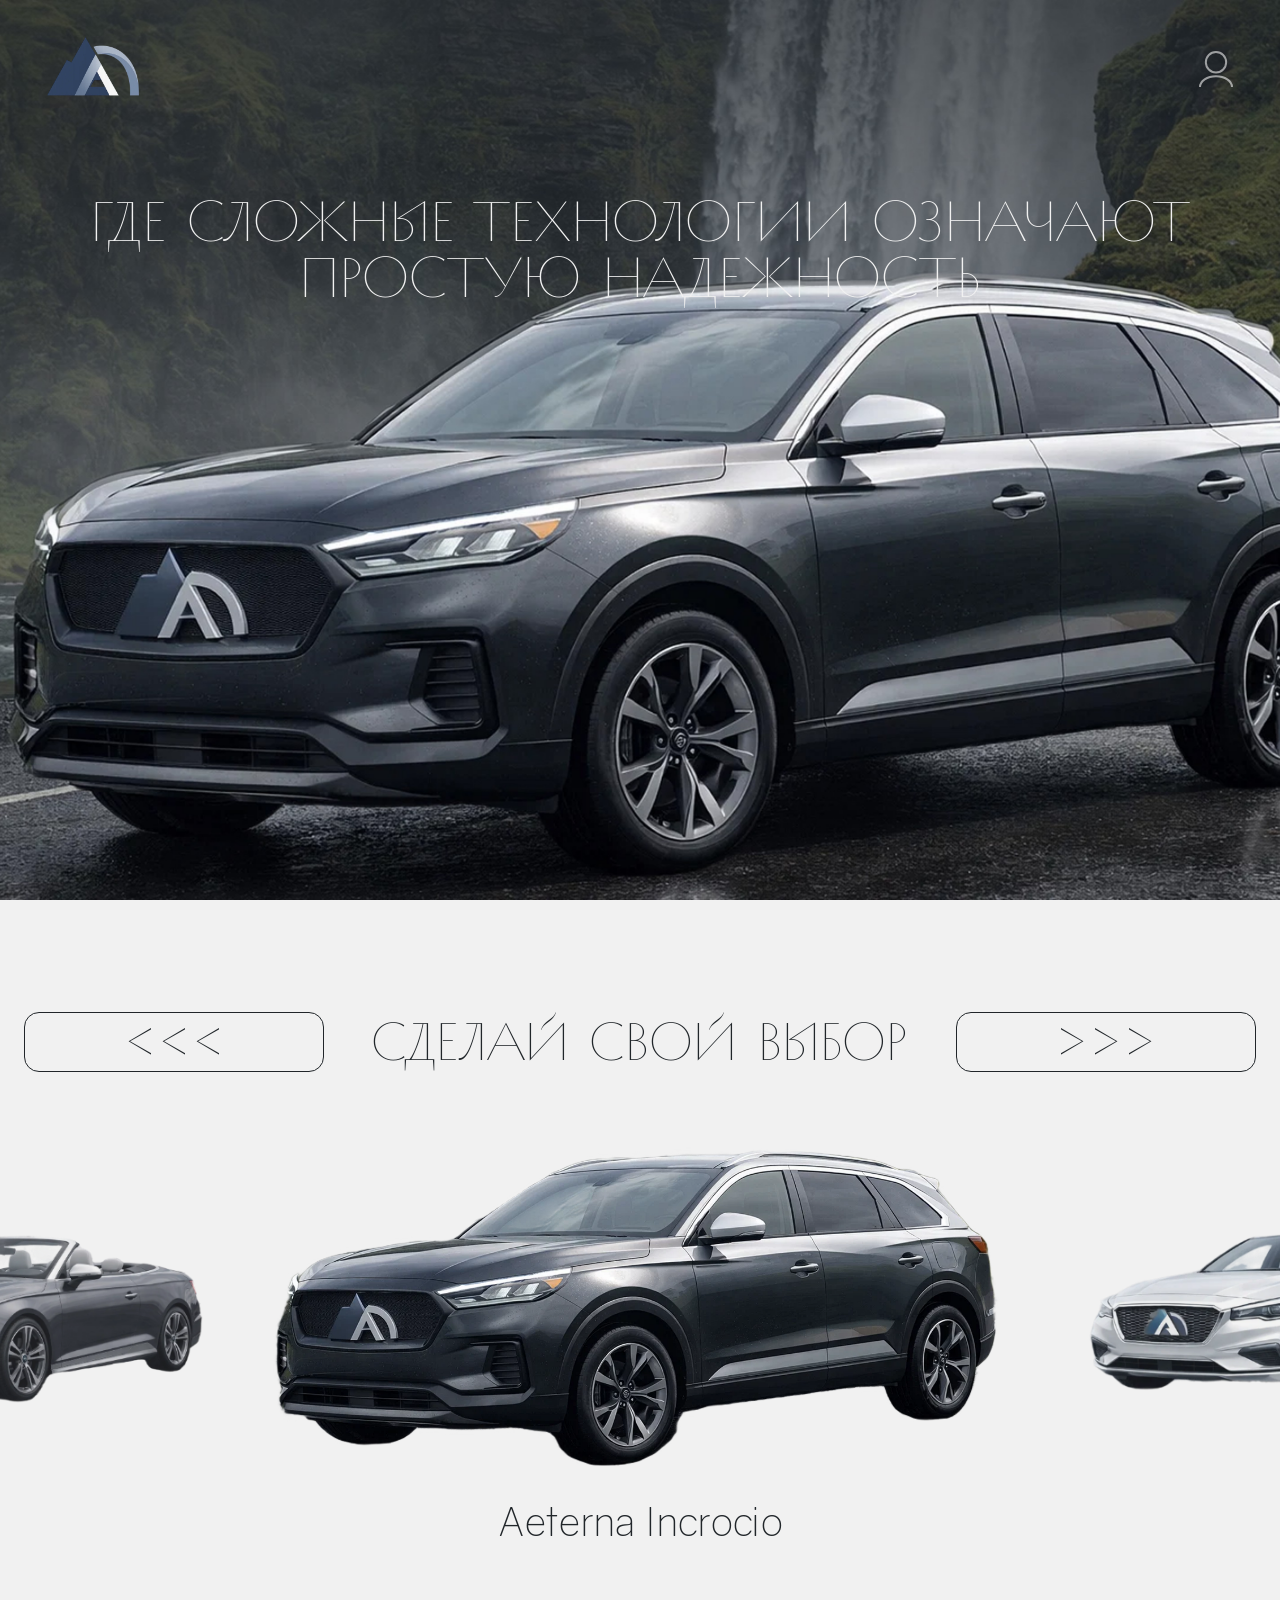
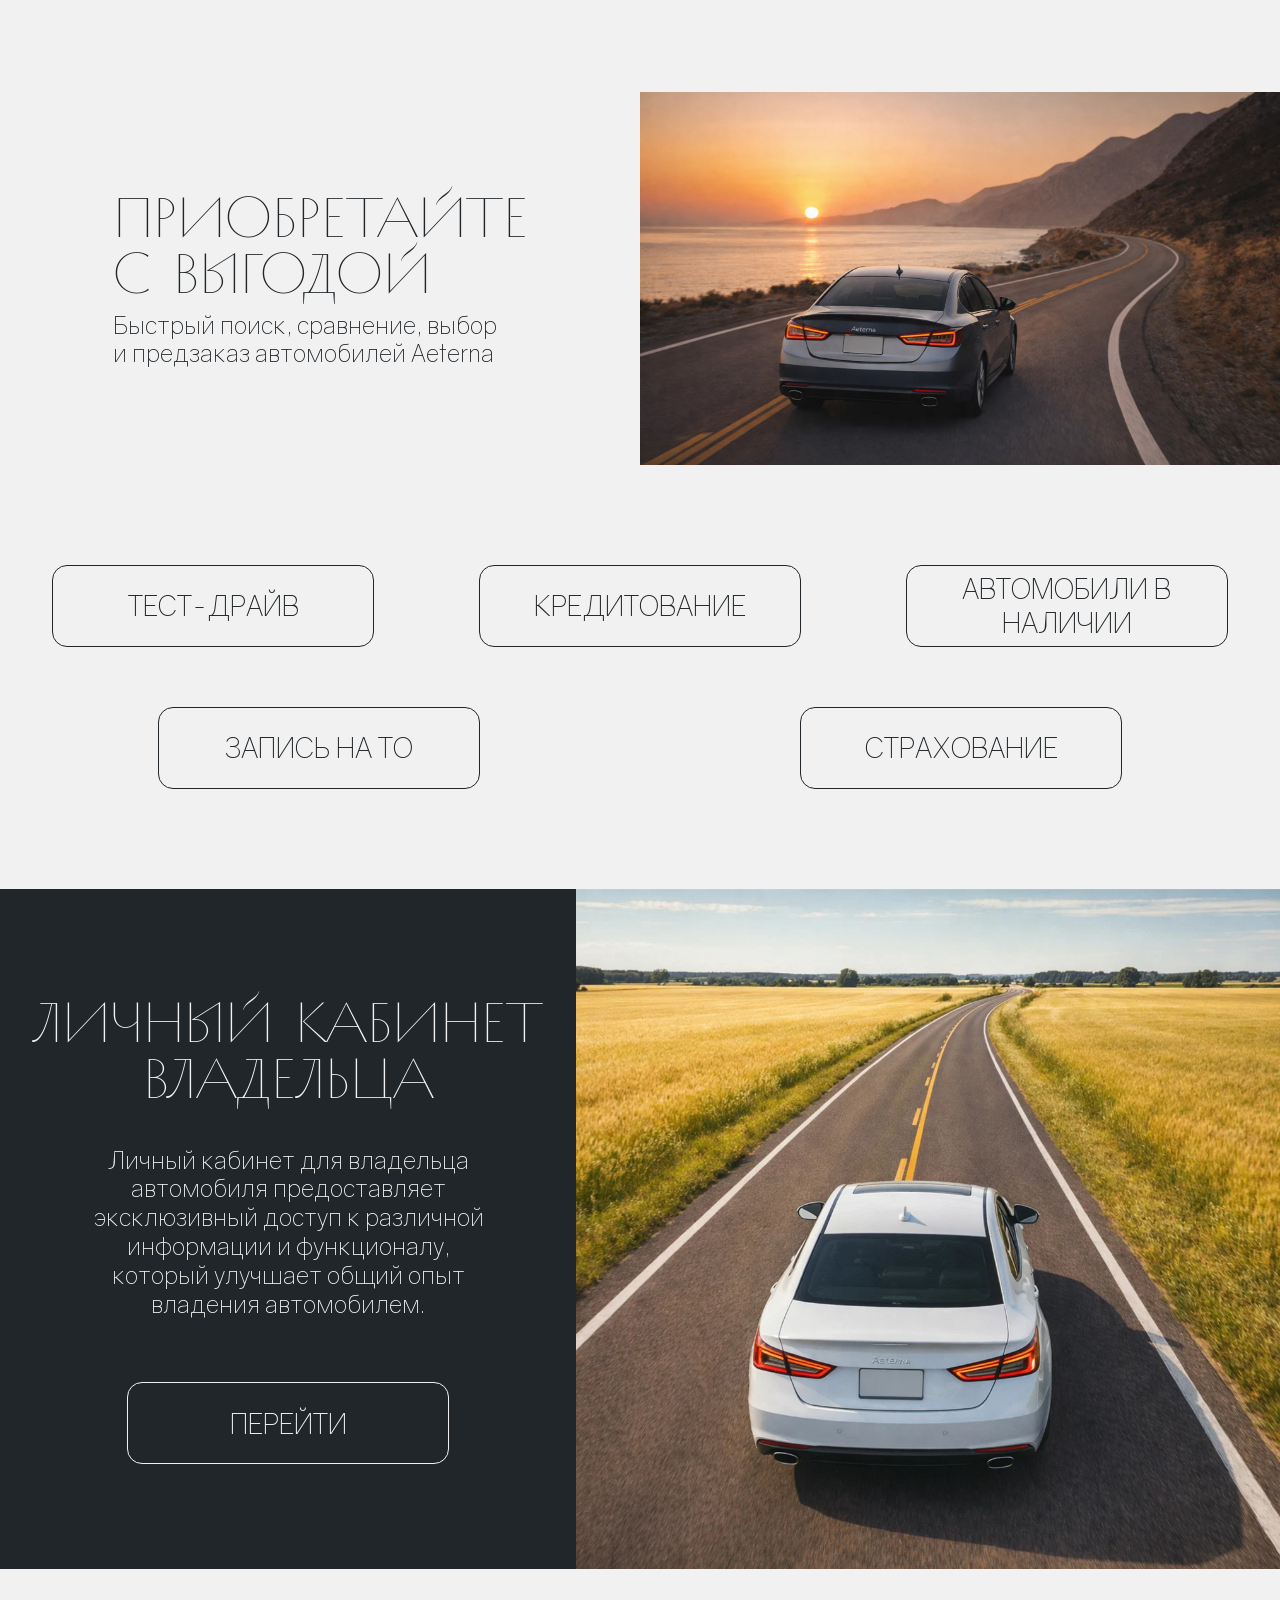
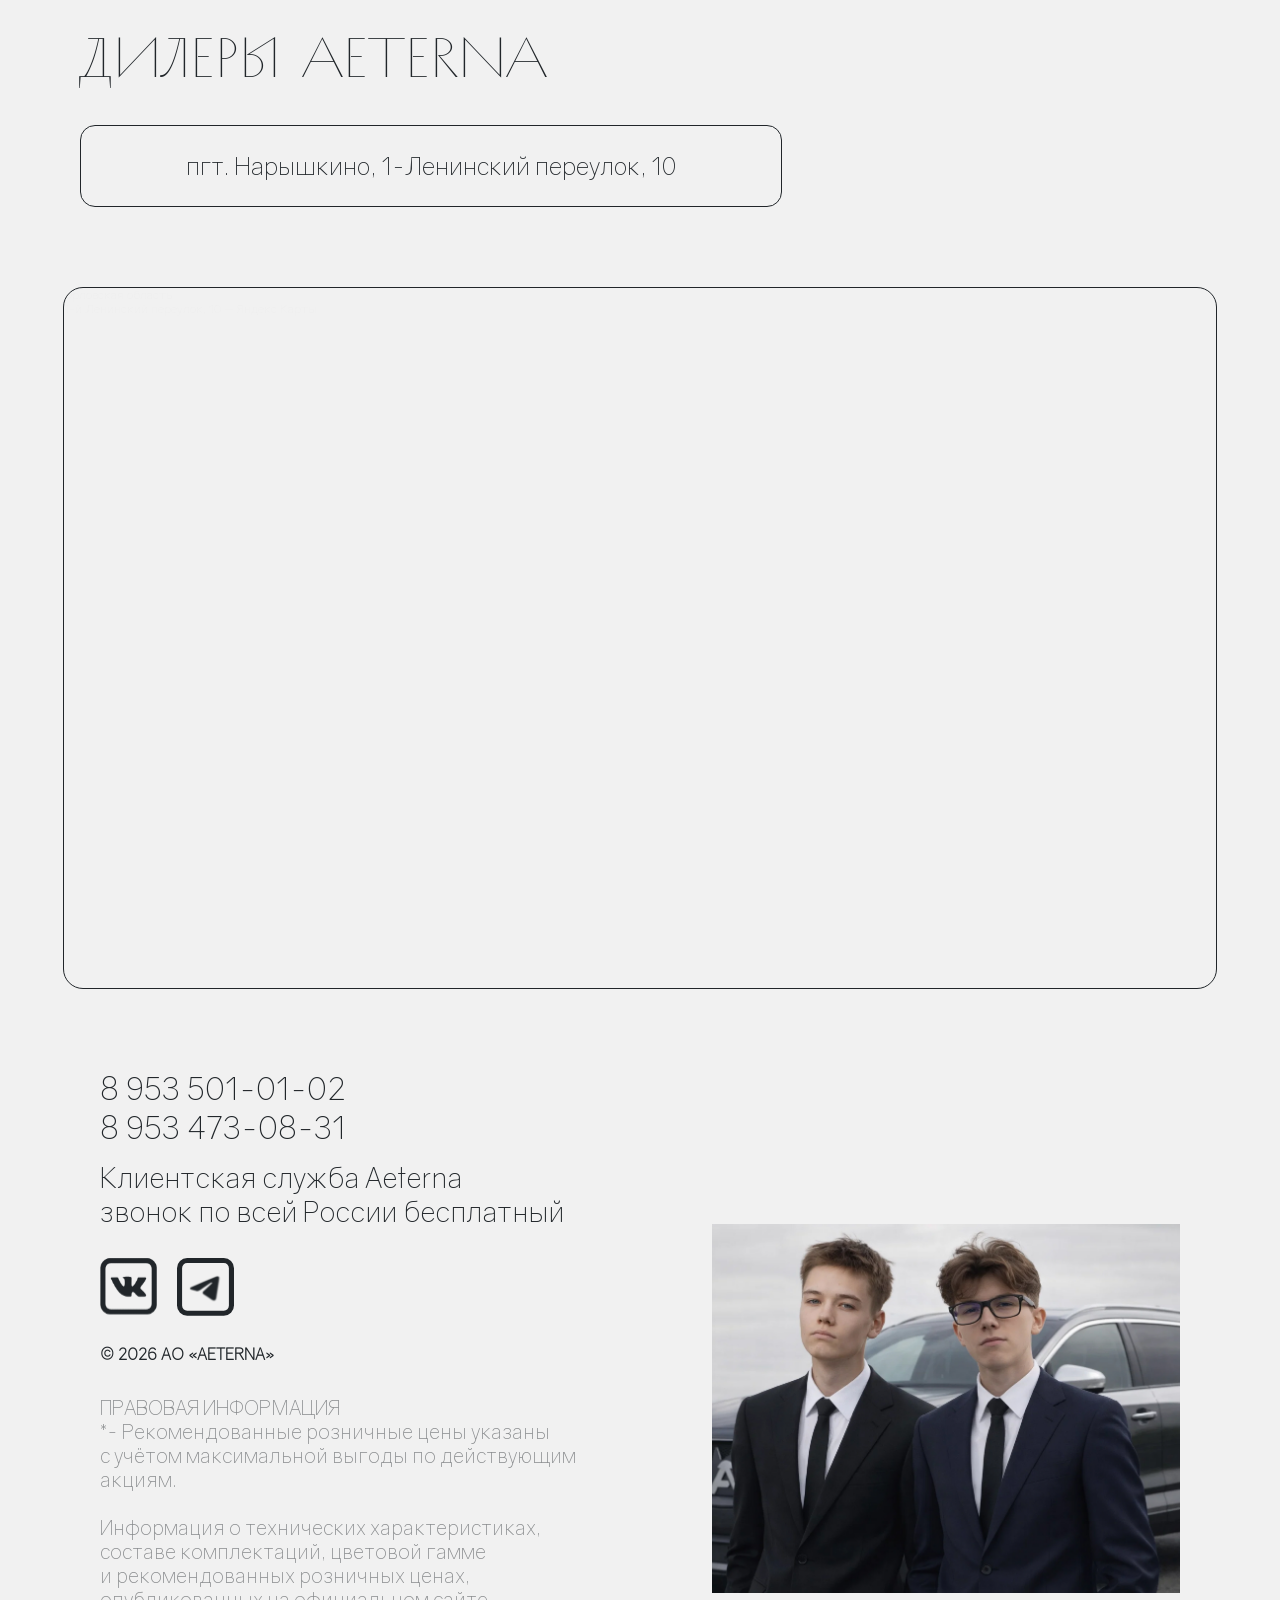
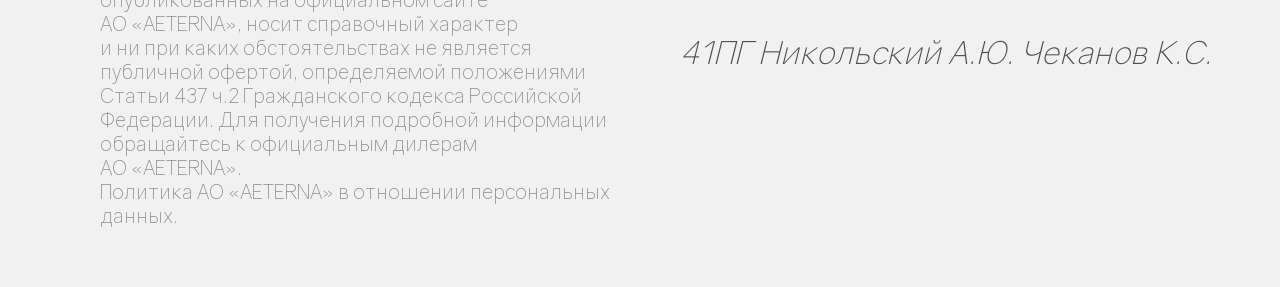
==== commit c907beab: "add profile and request pages" ====
--- a/index.html
+++ b/index.html
@@ -19,7 +19,7 @@
                 <a href="#" class="hero__logo">
                     <img src="images/favicon.svg" alt="Aeterna" loading="lazy">
                 </a>
-                <a href="/profile" class="hero__user-link" data-modal="auth">
+                <a href="profile.html" class="hero__user-link" data-modal="auth">
                     <img src="images/user.svg" alt="Личный кабинет" loading="lazy">
                 </a>
             </div>
@@ -73,13 +73,13 @@
                 <img src="images/rode1.jpg" alt="Aeterna Berlina на фоне заката" class="benefits__image" loading="lazy">
             </div>
             <div class="benefits__buttons-top">
-                <a href="#" class="button">ТЕСТ-ДРАЙВ</a>
-                <a href="#" class="button">КРЕДИТОВАНИЕ</a>
+                <a href="/request.html" class="button">ТЕСТ-ДРАЙВ</a>
+                <a href="/request.html" class="button">КРЕДИТОВАНИЕ</a>
                 <a href="#models-section" class="button">АВТОМОБИЛИ В НАЛИЧИИ</a>
             </div>
             <div class="benefits__buttons-bottom">
-                <a href="#" class="button">ЗАПИСЬ НА ТО</a>
-                <a href="#" class="button">СТРАХОВАНИЕ</a>
+                <a href="/request.html" class="button">ЗАПИСЬ НА ТО</a>
+                <a href="/request.html" class="button">СТРАХОВАНИЕ</a>
             </div>
         </section>
 
@@ -92,7 +92,7 @@
                     информации и функционалу,<br>
                     который улучшает общий опыт<br>
                     владения автомобилем.</p>
-                <a href="/profile" class="button" data-modal="auth">ПЕРЕЙТИ</a>
+                <a href="profile.html" class="button">ПЕРЕЙТИ</a> <!-- data-modal="auth" -->
             </div>
             <img src="images/rode2.jpg" alt="Aeterna Berlina на фоне заката" class="cabinet__image" loading="lazy">
         </section>
@@ -293,8 +293,8 @@
                         <div class="swiper-button-prev"></div>
                     </div>
                     <div class="modal__car-buttons">
-                        <a href="#" class="modal__car-btn" id="consult-btn">КОНСУЛЬТАЦИЯ</a>
-                        <a href="#" class="modal__car-btn" id="testdrive-btn">ТЕСТ-ДРАЙВ</a>
+                        <a href="/request.html" class="modal__car-btn" id="consult-btn">КОНСУЛЬТАЦИЯ</a>
+                        <a href="/request.html" class="modal__car-btn" id="testdrive-btn">ТЕСТ-ДРАЙВ</a>
                     </div>
                 </div>
                 <div class="modal__car-right">
--- a/css/style.css
+++ b/css/style.css
@@ -14,6 +14,12 @@
     font-display: swap;
 }
 
+:root {
+    --white: #F1F1F1;
+    --black: #21262A;
+    --gray: #778898;
+}
+
 * {
     margin: 0;
     padding: 0;
@@ -28,8 +34,8 @@
     font-family: 'Gravity', sans-serif;
     font-weight: 300;
     line-height: 1.2;
-    color: #21262A;
-    background-color: #F1F1F1;
+    color: var(--black);
+    background-color: var(--white);
     overflow-x: hidden;
 }
 
@@ -52,7 +58,7 @@
     background-position: center;
     background-repeat: no-repeat;
     position: relative;
-    color: #F1F1F1;
+    color: var(--white);
     text-align: center;
     min-height: 100vh;
 }
@@ -72,6 +78,8 @@
 .hero__user-link img {
     height: 2.25rem;
     display: block;
+    opacity: 0.6;
+    transition: opacity 0.3s;
 }
 
 .hero__content {
@@ -109,13 +117,13 @@
     display: flex;
     align-items: center;
     justify-content: center;
-    color: #21262A;
+    color: var(--black);
     font-family: 'TT Ricordi Allegria', sans-serif;
     font-size: 4rem;
     letter-spacing: 0;
     width: 18.75rem;
     height: 3.75rem;
-    border: 0.0625rem solid #21262A;
+    border: 0.0625rem solid var(--black);
     border-radius: 0.9375rem;
     background: transparent;
     cursor: pointer;
@@ -138,7 +146,7 @@
 }
 
 .models__viewport:focus-visible {
-    outline: 2px solid #21262A;
+    outline: 2px solid var(--black);
     outline-offset: 4px;
 }
 
@@ -297,12 +305,12 @@
     align-items: center;
     text-align: center;
     justify-content: center;
-    color: #21262A;
+    color: var(--black);
     font-size: 1.75rem;
     letter-spacing: 13%;
-    width: 20.625rem;
+    width: 20rem;
     height: 5rem;
-    border: 0.0625rem solid #21262A;
+    border: 0.0625rem solid var(--black);
     border-radius: 0.9375rem;
     background: transparent;
     cursor: pointer;
@@ -313,8 +321,8 @@
     display: flex;
     align-items: center;
     justify-content: space-between;
-    color: #F1F1F1;
-    background: #21262A;
+    color: var(--white);
+    background: var(--black);
 }
 
 .cabinet__left {
@@ -342,8 +350,8 @@
 }
 
 .cabinet__left .button {
-    color: #F1F1F1;
-    border-color: #F1F1F1;
+    color: var(--white);
+    border-color: var(--white);
     transition: all 0.5s ease;
 }
 
@@ -368,8 +376,8 @@
     width: 43.75rem;
     height: 5rem;
     font-size: 1.5rem;
-    color: #21262A;
-    border: 0.0625rem solid #21262A;
+    color: var(--black);
+    border: 0.0625rem solid var(--black);
     border-radius: 0.9375rem;
     margin-left: 5rem;
     transition: all 0.4s ease;
@@ -377,7 +385,7 @@
 
 .dealers__map {
     margin: 5rem auto;
-    border: 0.0625rem solid #21262A;
+    border: 0.0625rem solid var(--black);
     width: 90%;
     height: 43.75rem;
     border-radius: 1.25rem;
@@ -499,7 +507,7 @@
     position: relative;
     width: 100%;
     max-width: 43.75rem;
-    background: #F1F1F1;
+    background: var(--white);
     border-radius: 2.1875rem;
     box-shadow: 0 1.25rem 3.75rem rgba(0, 0, 0, 0.3);
     padding: 2.5rem 2rem;
@@ -522,7 +530,7 @@
     background: transparent;
     border: none;
     font-size: 3rem;
-    color: #21262A;
+    color: var(--black);
     cursor: pointer;
     transition: color 0.2s;
 }
@@ -542,7 +550,7 @@
     font-family: 'TT Ricordi Allegria', sans-serif;
     font-weight: 300;
     font-size: 2rem;
-    color: #21262A;
+    color: var(--black);
     letter-spacing: 13%;
     line-height: 1.2;
 }
@@ -558,7 +566,7 @@
     padding: 1rem 1.25rem;
     width: 80%;
     font-size: 2rem;
-    border: 0.0625rem solid #21262A;
+    border: 0.0625rem solid var(--black);
     border-radius: 0.9375rem;
     outline: none;
 }
@@ -568,9 +576,9 @@
     width: 60%;
     padding: 1.125rem;
     font-size: 2rem;
-    background: #F1F1F1;
-    color: #21262A;
-    border: 0.0625rem solid #21262A;
+    background: var(--white);
+    color: var(--black);
+    border: 0.0625rem solid var(--black);
     border-radius: 0.9375rem;
     cursor: pointer;
     transition: background 0.3s, color 0.3s;
@@ -596,7 +604,7 @@
 
 .modal__switch,
 .modal__social {
-    color: #21262A;
+    color: var(--black);
     margin: 0 0.75rem;
     opacity: 0.5;
 }
@@ -614,9 +622,9 @@
     text-align: center;
     font-size: 2rem;
     font-weight: 500;
-    border: 0.0625rem solid #21262A;
+    border: 0.0625rem solid var(--black);
     border-radius: 0.9375rem;
-    background: #F1F1F1;
+    background: var(--white);
     outline: none;
     transition: all 0.2s ease;
     appearance: textfield;
@@ -624,7 +632,7 @@
 }
 
 .modal__otp-input:focus {
-    border-color: #778898;
+    border-color: var(--gray);
     transform: scale(1.03);
     box-shadow: 0 0 0 3px rgba(33, 38, 42, 0.1);
 }
@@ -666,9 +674,9 @@
     width: 60%;
     padding: 1.125rem;
     font-size: 1.5rem;
-    background: #F1F1F1;
-    color: #21262A;
-    border: 0.0625rem solid #21262A;
+    background: var(--white);
+    color: var(--black);
+    border: 0.0625rem solid var(--black);
     border-radius: 0.9375rem;
     cursor: pointer;
     transition: background 0.3s, color 0.3s;
@@ -728,6 +736,260 @@
     border-radius: 1.875rem;
     height: auto;
     object-fit: contain;
+}
+
+.profile {
+    max-width: 800px;
+    margin: 0 auto;
+    padding: 4rem 2rem 0;
+    background: var(--white);
+    max-height: 100vh;
+}
+
+.profile__header {
+    text-align: center;
+    margin-bottom: 4rem;
+}
+
+.profile__logo {
+    display: inline-block;
+    margin-bottom: 2rem;
+}
+
+.profile__logo img {
+    height: 4rem;
+}
+
+.profile__greeting {
+    font-family: 'TT Ricordi Allegria', sans-serif;
+    font-size: 2.75rem;
+    font-weight: 300;
+    letter-spacing: 0;
+    margin-bottom: 1rem;
+    color: var(--black);
+}
+
+.profile__subtitle {
+    font-size: 1.25rem;
+    color: var(--black);
+    opacity: 0.6;
+    max-width: 600px;
+    margin: 0 auto;
+    line-height: 1.4;
+}
+
+.profile__section {
+    margin-bottom: 3.5rem;
+}
+
+.profile__section-title {
+    font-family: 'TT Ricordi Allegria', sans-serif;
+    font-size: 1.75rem;
+    font-weight: 300;
+    letter-spacing: 0;
+    margin-bottom: 1.5rem;
+    color: var(--black);
+}
+
+.profile__data-list {
+    display: flex;
+    flex-direction: column;
+    gap: 1.25rem;
+}
+
+.profile__data-row {
+    display: flex;
+    align-items: center;
+    justify-content: space-between;
+    padding: 1rem 1.25rem;
+    background: #f8f8f8;
+    border-radius: 0.9375rem;
+    border: 0.0625rem solid var(--gray);
+    min-height: 3.5rem;
+    position: relative;
+}
+
+.profile__data-label {
+    font-size: 1.1rem;
+    color: var(--black);
+    opacity: 0.5;
+    flex-shrink: 0;
+    width: 180px;
+}
+
+.profile__data-value {
+    letter-spacing: 8%;
+    font-size: 1.25rem;
+    color: var(--black);
+    flex-grow: 1;
+    padding-right: 1rem;
+}
+
+.profile__data-input {
+    flex-grow: 1;
+    padding: 0.75rem 1rem;
+    font-size: 1.25rem;
+    border: 0.0625rem solid var(--black);
+    border-radius: 0.9375rem;
+    outline: none;
+    background: white;
+}
+
+.profile__edit-btn,
+.profile__save-btn {
+    margin-left: 1rem;
+    width: 2.25rem;
+    height: 2.25rem;
+    border: none;
+    background: transparent;
+    font-size: 1.4rem;
+    cursor: pointer;
+    display: flex;
+    align-items: center;
+    justify-content: center;
+    border-radius: 50%;
+    transition: all 0.2s ease;
+}
+
+.profile__save-btn {
+    color: var(--black);
+}
+
+.profile__logout-btn {
+    margin-top: 2.5rem;
+    display: flex;
+    justify-self: center;
+    align-items: center;
+    text-align: center;
+    justify-content: center;
+    color: var(--black);
+    font-size: 1.4rem;
+    letter-spacing: 13%;
+    width: 20rem;
+    height: 4rem;
+    border: 0.0625rem solid var(--black);
+    border-radius: 0.9375rem;
+    transition: color 0.3s ease, border-color 0.3s ease, scale 0.3s ease;
+}
+
+.request {
+    position: fixed;
+    inset: 0;
+    overflow: hidden;
+    display: flex;
+    align-items: center;
+    justify-content: center;
+    background: var(--black);
+}
+
+.request__background {
+    position: absolute;
+    inset: 0;
+    background: url(../images/hero-background.jpg) center/cover no-repeat;
+    filter: blur(6px);
+    z-index: 1;
+}
+
+.request-card {
+    position: relative;
+    z-index: 2;
+    width: 100%;
+    max-width: 800px;
+    max-height: 92vh;
+    background: var(--white);
+    border-radius: 24px;
+    box-shadow: 0 20px 60px rgba(0, 0, 0, 0.45);
+    overflow: scroll;
+    margin: 20px;
+}
+
+.request-card::-webkit-scrollbar {
+    display: none;
+}
+
+.request-card__content {
+    padding: 2.5rem 2.25rem;
+    max-height: 92vh;
+}
+
+.request-card__logo {
+    display: flex;
+    justify-content: center;
+    margin-bottom: 2rem;
+}
+
+.request-card__logo img {
+    height: 3.4rem;
+}
+
+.request-card__title {
+    font-family: 'TT Ricordi Allegria', sans-serif;
+    font-size: 2.15rem;
+    font-weight: 300;
+    text-align: center;
+    letter-spacing: 0;
+    margin-bottom: 1.25rem;
+    color: var(--black);
+}
+
+.request-card__subtitle {
+    font-size: 1.05rem;
+    line-height: 1.45;
+    color: var(--gray);
+    text-align: center;
+    margin-bottom: 2.25rem;
+}
+
+.request-card__form {
+    display: flex;
+    flex-direction: column;
+    gap: 1.25rem;
+}
+
+.request-card__input,
+.request-card__select,
+.request-card__textarea {
+    width: 100%;
+    padding: 1rem 1.25rem;
+    font-size: 1.5rem;
+    border: 1px solid #ccc;
+    border-radius: 12px;
+    outline: none;
+    background: var(--white);
+    transition: border 0.2s ease;
+    box-sizing: border-box;
+}
+
+.request-card__input:focus,
+.request-card__select:focus,
+.request-card__textarea:focus {
+    border-color: var(--black);
+}
+
+.request-card__textarea {
+    resize: vertical;
+    min-height: 120px;
+}
+
+.request-card__select {
+    cursor: pointer;
+}
+
+.request-card__submit-btn {
+    margin-block: 1rem;
+    display: flex;
+    align-items: center;
+    justify-content: center;
+    align-self: center;
+    color: var(--black);
+    font-size: 1.4rem;
+    cursor: pointer;
+    letter-spacing: 13%;
+    width: 20rem;
+    height: 4rem;
+    border: 0.0625rem solid var(--black);
+    border-radius: 0.9375rem;
+    transition: color 0.3s ease, border-color 0.3s ease, scale 0.3s ease;
 }
 
 @media (max-width: 1200px) {
@@ -1122,9 +1384,13 @@
 }
 
 @media (hover: hover) and (pointer: fine) {
+    .hero__user-link:hover img {
+        opacity: 1;
+    }
+
     .models__top-button:hover {
-        color: #778898;
-        border-color: #778898;
+        color: var(--gray);
+        border-color: var(--gray);
     }
 
     .models__slide[data-wheel-depth="1"]:hover .models__figure {
@@ -1146,18 +1412,18 @@
     }
 
     .button:hover {
-        color: #F1F1F1;
-        background: #21262A;
+        color: var(--white);
+        background: var(--black);
     }
 
     .cabinet__left .button:hover {
-        color: #21262A;
-        background: #F1F1F1;
+        color: var(--black);
+        background: var(--white);
     }
 
     .dealers__address:hover {
-        color: #778898;
-        border-color: #778898;
+        color: var(--gray);
+        border-color: var(--gray);
         transform: scale(1.03);
     }
 
@@ -1166,21 +1432,38 @@
     }
 
     .modal__close:hover {
-        color: #778898;
+        color: var(--gray);
     }
 
     .modal__btn:hover {
-        background: #21262A;
-        color: #F1F1F1;
+        background: var(--black);
+        color: var(--white);
     }
 
     .modal__car-btn:hover {
-        background: #21262A;
-        color: #F1F1F1;
+        background: var(--black);
+        color: var(--white);
     }
 
     .swiper-button-prev:hover,
     .swiper-button-next:hover {
-        color: #778898;
+        color: var(--gray);
+    }
+
+    .profile__save-btn:hover,
+    .profile__edit-btn:hover {
+        background: #f0f0f0;
+    }
+
+    .profile__logout-btn:hover {
+        border-color: var(--gray);
+        color: var(--gray);
+        scale: 1.03;
+    }
+
+    .request-card__submit-btn:hover {
+        border-color: var(--gray);
+        color: var(--gray);
+        scale: 1.03;
     }
 }
